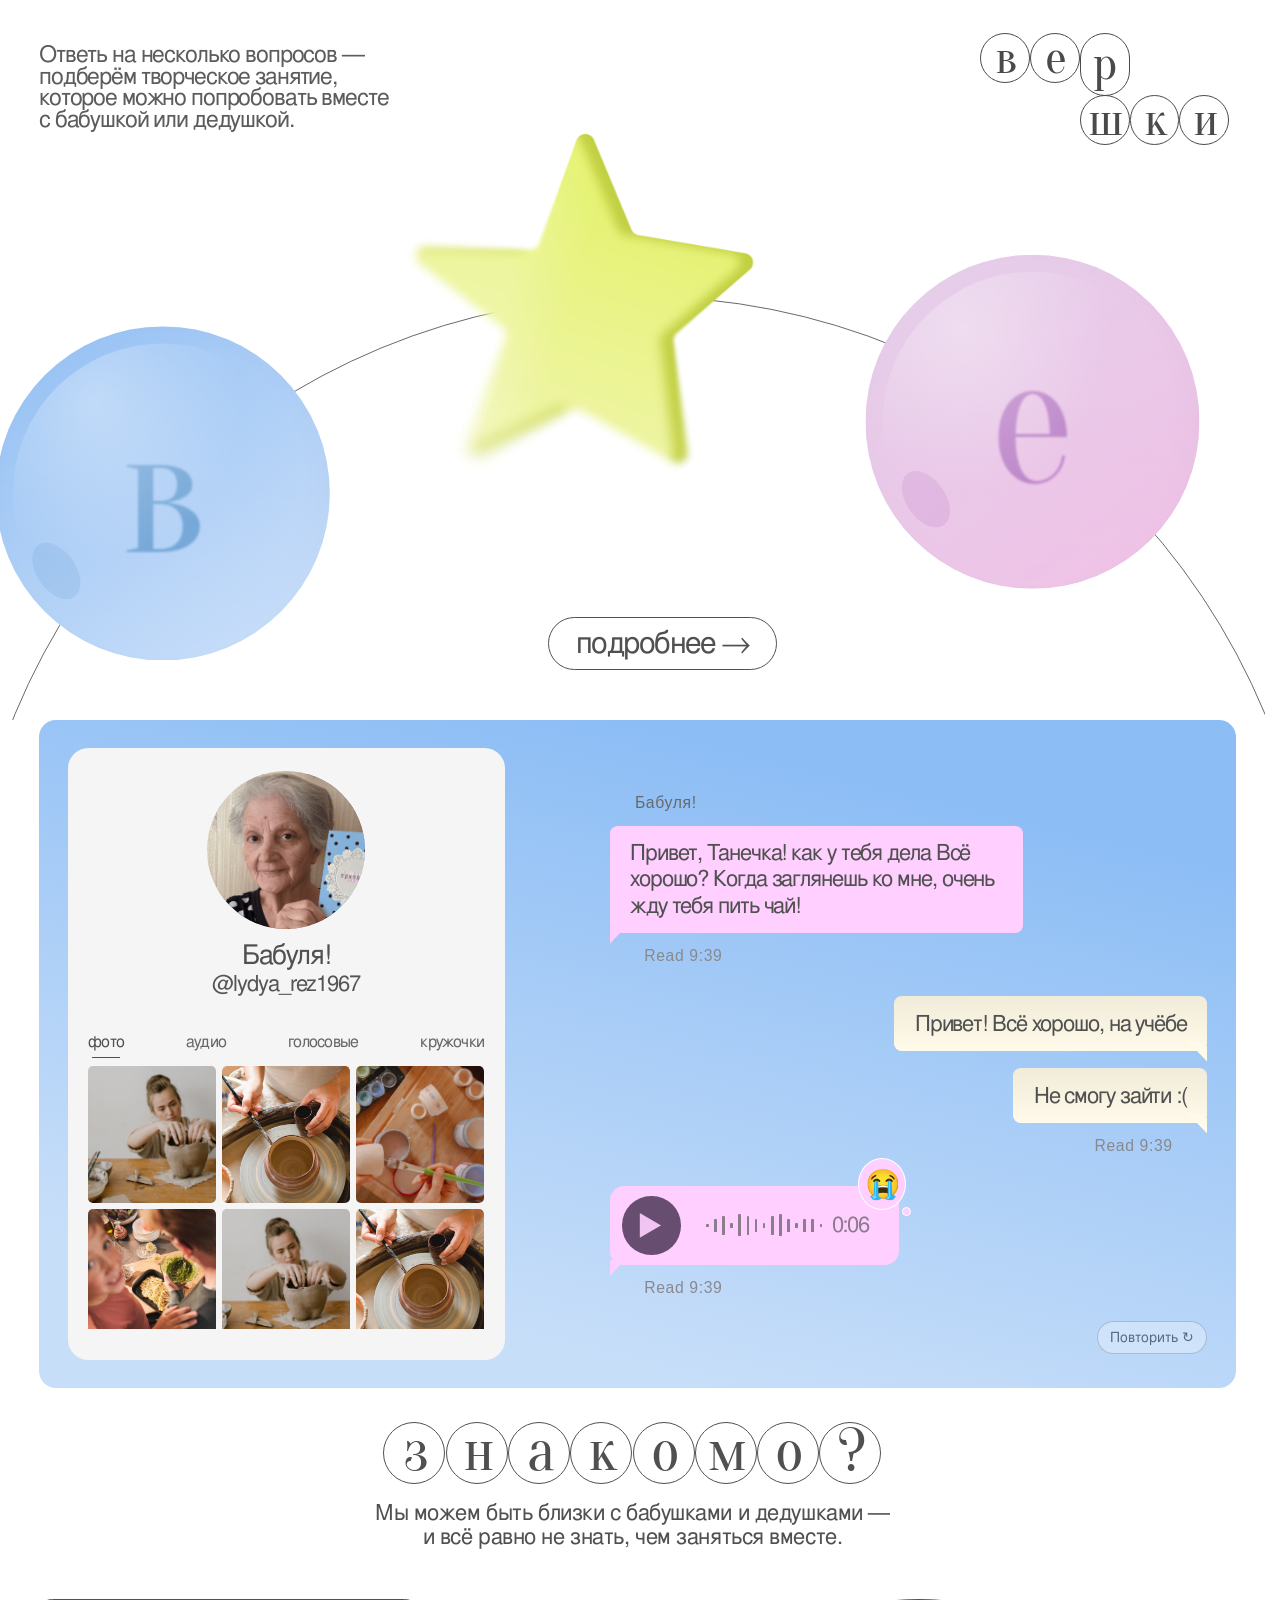
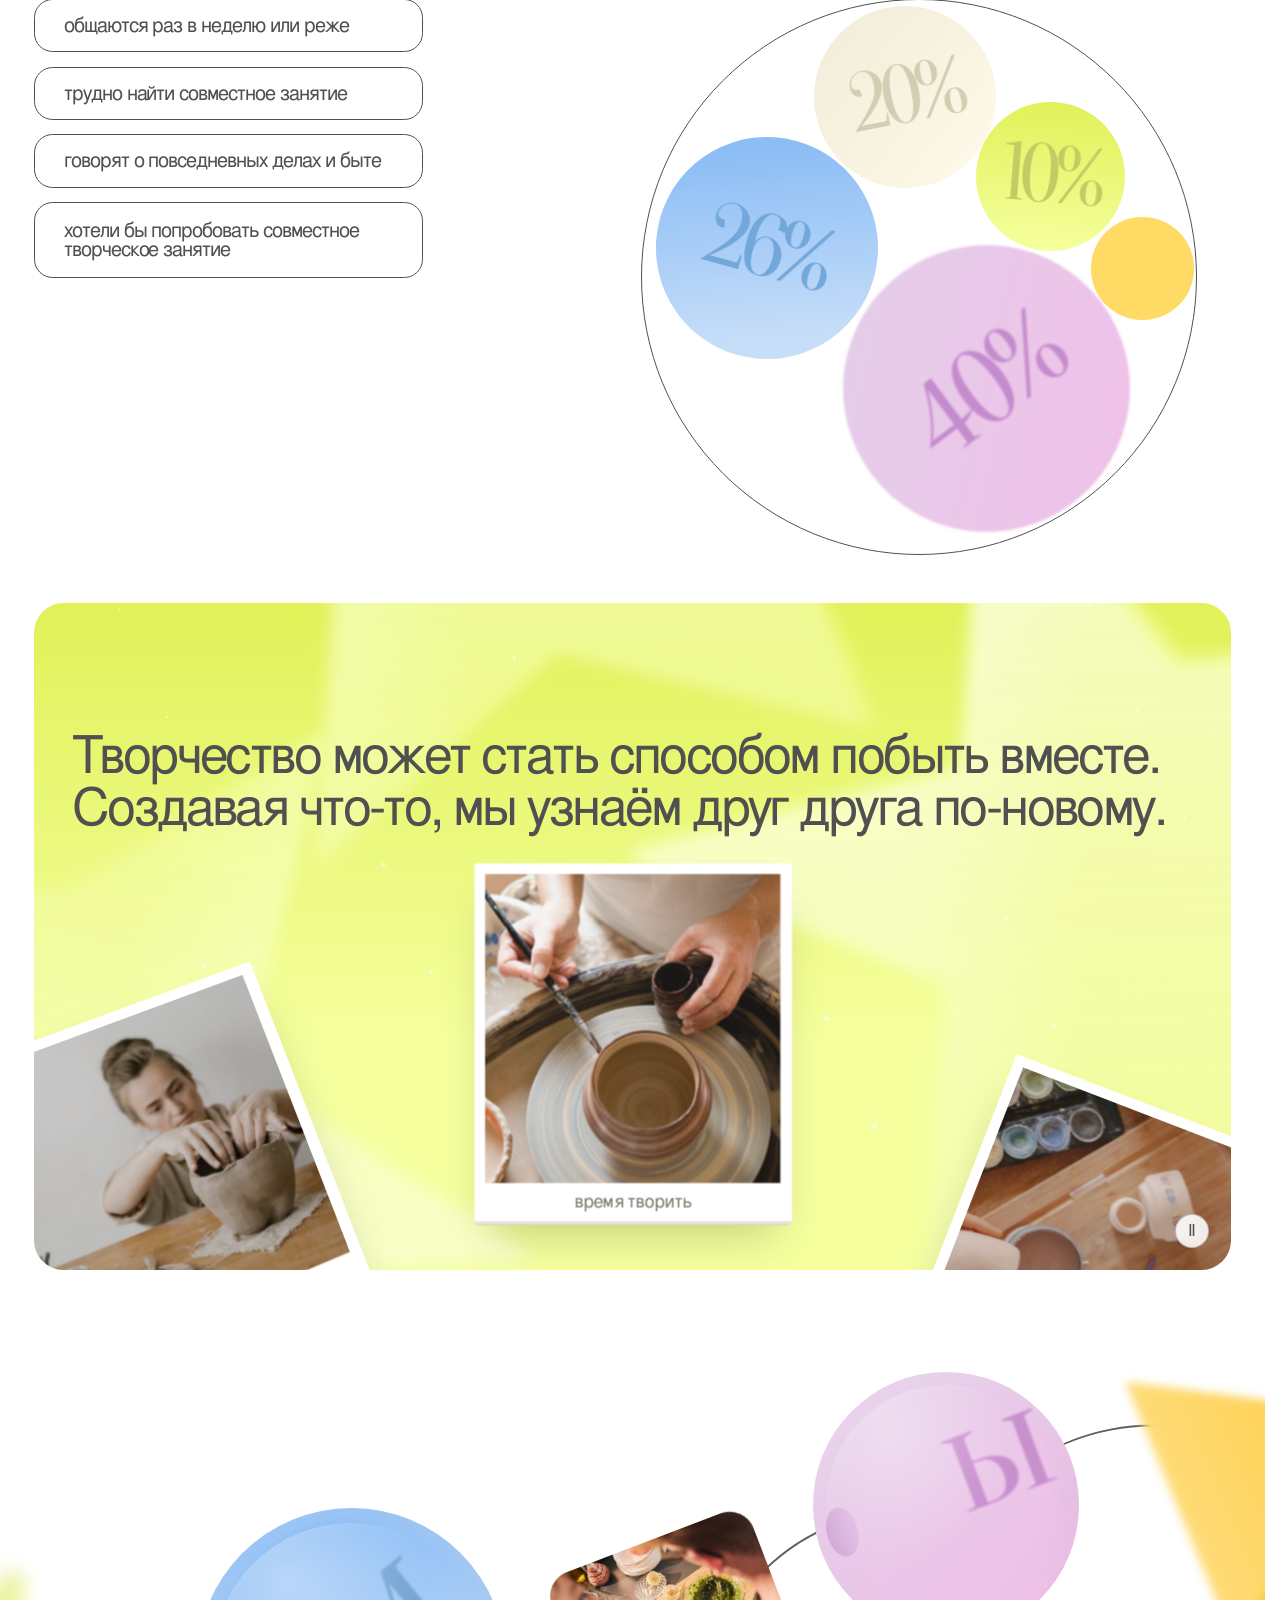
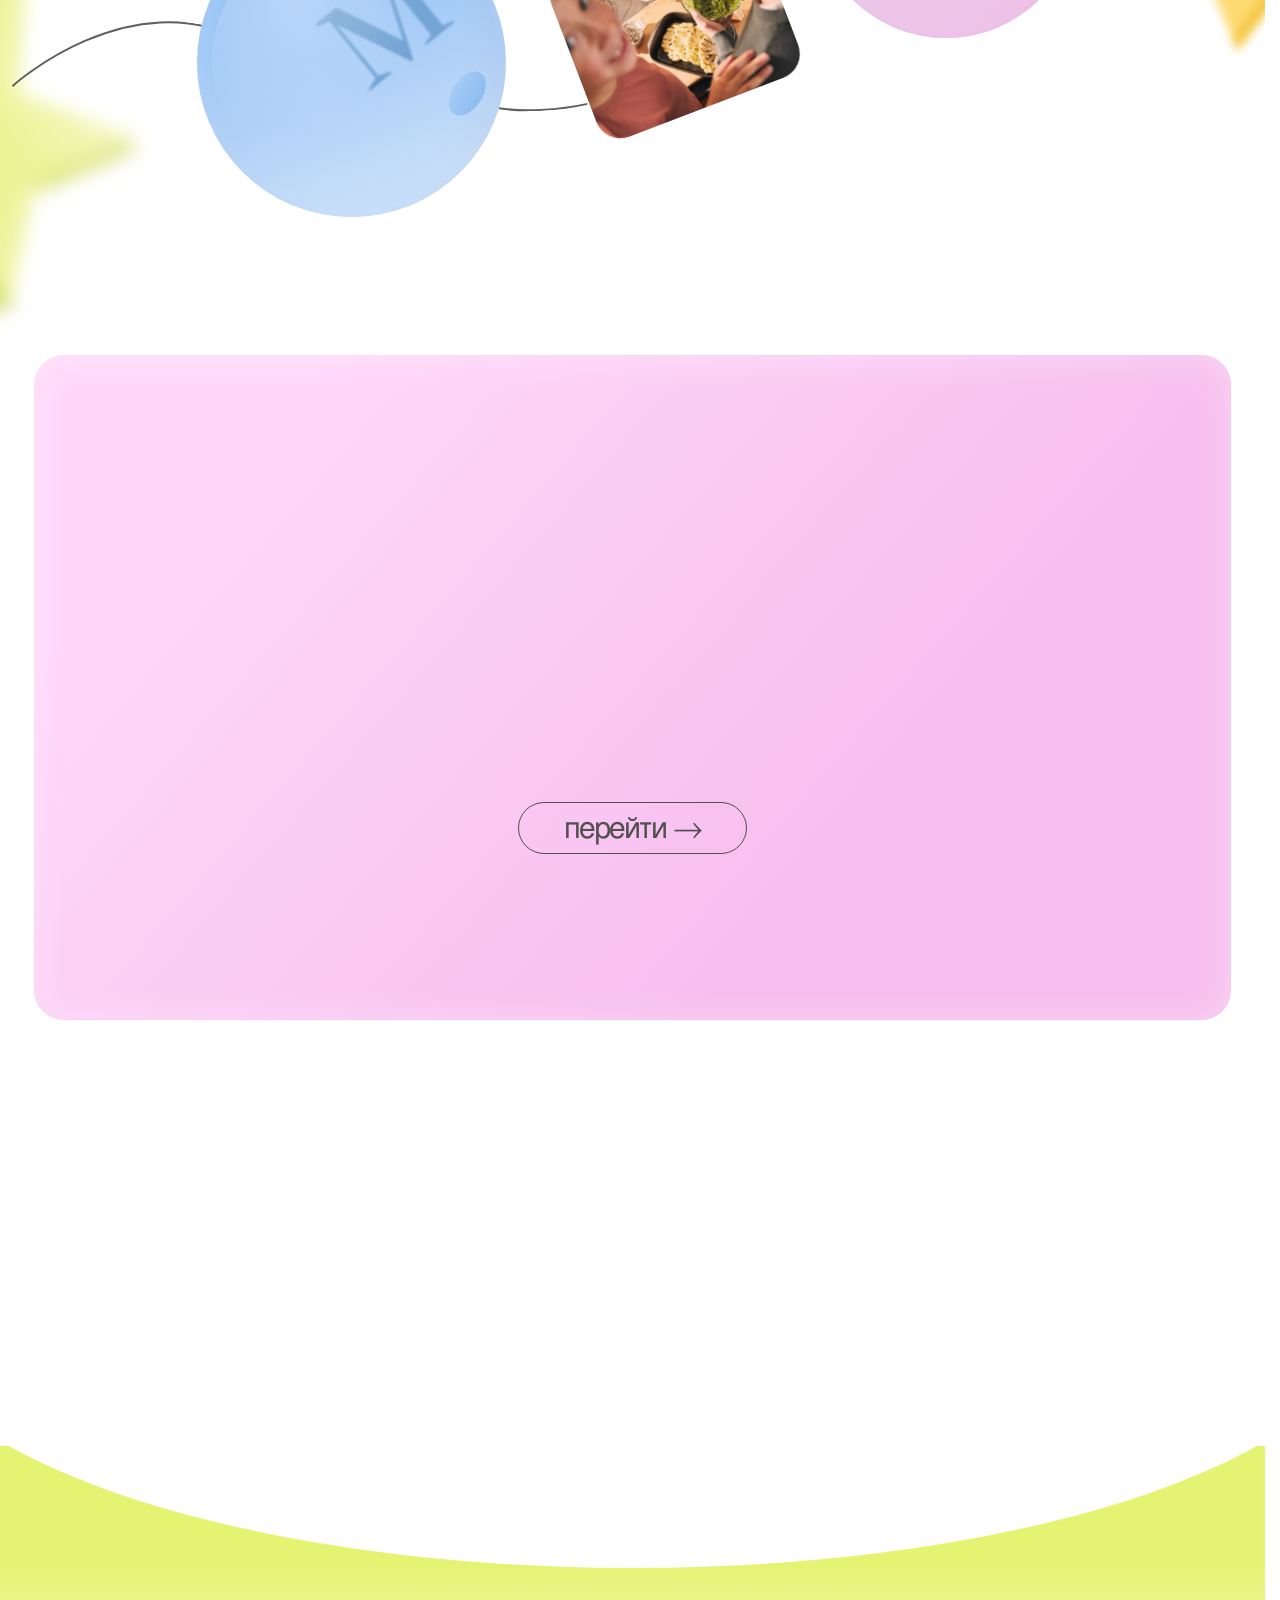
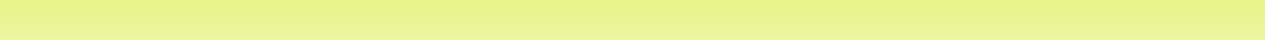
==== index.html @ 46b4c81d "Restore hero composition and make ornament transitions continuous" ====
<!doctype html>
<html lang="ru">
  <head>
    <meta charset="UTF-8" />
    <meta name="viewport" content="width=device-width,initial-scale=1" />
    <meta
      name="description"
      content="Вершки — творческие занятия вместе с бабушкой и дедушкой. Найдите новый повод побыть вместе."
    />
    <meta name="theme-color" content="#e4f371" />
    <title>Вершки — творчество вместе</title>
    <link rel="stylesheet" href="style.css" />
    <link rel="stylesheet" href="motion.css?v=orbit4" />
  </head>
  <body>
    <main>
      <section class="hero" aria-label="Вершки — творчество вместе">
        <p class="intro">
          Ответь на несколько вопросов —<br />
          подберём творческое занятие, которое можно попробовать вместе с
          бабушкой или дедушкой.
        </p>
        <h1 class="brand" aria-label="Вершки">
          <span>в</span><span>е</span><span>р</span><span>ш</span><span>к</span
          ><span>и</span>
        </h1>
        <div class="hero-art">
          <div class="thread thread-back">
            <img src="assets/figma/a1a5b.svg" alt="" />
          </div>
          <div class="bead blue hero-blue">
            <span>в</span><i class="hole"></i>
          </div>
          <img class="hero-star" src="assets/hero-star.png" alt="" />
          <div class="bead pink hero-pink">
            <span>е</span><i class="hole"></i>
          </div>
          <div class="thread thread-front">
            <img src="assets/figma/feeb6.svg" alt="" />
          </div>
        </div>
        <a class="pill hero-more" href="#about">подробнее →</a>
      </section>

      <section
        class="conversation panel"
        id="about"
        aria-label="Знакомая переписка"
      >
        <div class="profile">
          <div class="avatar">
            <img src="assets/figma/e0332.png" alt="" /><img
              src="assets/figma/7fb9a.png"
              alt="Бабуля"
            />
          </div>
          <p class="profile-name">Бабуля!</p>
          <p class="profile-handle">@lydya_rez1967</p>
          <div class="profile-library">
            <div
              class="media-tabs"
              role="tablist"
              aria-label="Медиатека бабушки"
            >
              <button
                type="button"
                role="tab"
                id="tab-photos"
                aria-controls="media-panel"
                aria-selected="true"
                data-tab="photos"
              >
                фото
              </button>
              <button
                type="button"
                role="tab"
                id="tab-audio"
                aria-controls="media-panel"
                aria-selected="false"
                tabindex="-1"
                data-tab="audio"
              >
                аудио
              </button>
              <button
                type="button"
                role="tab"
                id="tab-voice"
                aria-controls="media-panel"
                aria-selected="false"
                tabindex="-1"
                data-tab="voice"
              >
                голосовые
              </button>
              <button
                type="button"
                role="tab"
                id="tab-circles"
                aria-controls="media-panel"
                aria-selected="false"
                tabindex="-1"
                data-tab="circles"
              >
                кружочки
              </button>
            </div>
            <div
              id="media-panel"
              class="media-panel"
              role="tabpanel"
              aria-labelledby="tab-photos"
              tabindex="0"
            ></div>
          </div>
        </div>
        <div class="messages" aria-label="История переписки">
          <div class="typing" aria-hidden="true">
            <span></span><span></span><span></span>
          </div>
          <div class="message incoming">
            <p class="sender">Бабуля!</p>
            <p class="bubble">
              Привет, Танечка! как у тебя дела Всё хорошо? Когда заглянешь ко
              мне, очень жду тебя пить чай!
            </p>
            <p class="receipt">Read 9:39</p>
          </div>
          <div class="message outgoing first-reply">
            <p class="bubble">Привет! Всё хорошо, на учёбе</p>
          </div>
          <div class="message outgoing second-reply">
            <p class="bubble">Не смогу зайти :(</p>
            <p class="receipt">Read 9:39</p>
          </div>
          <div class="message voice">
            <div
              class="voice-bubble"
              aria-label="Голосовое сообщение — демонстрационная озвучка"
            >
              <button
                type="button"
                class="play"
                aria-label="Послушать голосовое сообщение"
                aria-pressed="false"
              >
                ▶</button
              ><span class="wave" aria-hidden="true"
                ><i></i><i></i><i></i><i></i><i></i><i></i><i></i><i></i><i></i
                ><i></i><i></i><i></i><i></i><i></i><i></i></span
              ><span class="duration">0:07</span
              ><span class="reaction" aria-hidden="true">😭</span>
            </div>
            <p class="receipt">Read 9:39</p>
          </div>
          <div class="scene-controls">
            <span class="scene-status sr-only" role="status"></span
            ><button type="button" class="scene-skip" hidden>Пропустить</button
            ><button type="button" class="scene-replay" hidden>
              Повторить ↻
            </button>
          </div>
        </div>
      </section>

      <section class="familiar" aria-labelledby="familiar-heading">
        <h2
          class="bead-title"
          id="familiar-heading"
          aria-label="Знакомо?"
          data-letters="знакомо?"
        ></h2>
        <p class="familiar-intro">
          Мы можем быть близки с бабушками и дедушками —<br />
          и всё равно не знать, чем заняться вместе.
        </p>
        <div class="stats-layout">
          <ul class="stat-labels">
            <li>общаются раз в неделю или реже</li>
            <li>трудно найти совместное занятие</li>
            <li>говорят о повседневных делах и быте</li>
            <li>хотели бы попробовать совместное творческое занятие</li>
          </ul>
          <div
            class="stats-art"
            aria-label="Цифры из макета: 20%, 26%, 40%, 10%"
          >
            <div class="stat-orbit"></div>
            <div class="stat-ball cream stat-20"><span>20%</span></div>
            <div class="stat-ball blue stat-26"><span>26%</span></div>
            <div class="stat-ball pink stat-40"><span>40%</span></div>
            <div class="stat-ball lime stat-10"><span>10%</span></div>
            <div class="stat-ball yellow"></div>
          </div>
        </div>
      </section>

      <section
        class="together panel"
        id="together"
        aria-labelledby="together-heading"
      >
        <div class="together-stars" aria-hidden="true">
          <div><img src="assets/figma/6ae23.svg" alt="" /></div>
          <div><img src="assets/figma/2c429.svg" alt="" /></div>
          <div><img src="assets/figma/2c429.svg" alt="" /></div>
        </div>
        <h2
          class="bead-title filled"
          id="together-heading"
          aria-label="Вместе"
          data-letters="вместе"
        ></h2>
        <p class="together-copy">
          Творчество может стать способом побыть вместе. Создавая что-то, мы
          узнаём друг друга по-новому.
        </p>
        <div class="particles" aria-hidden="true"></div>
        <div class="orbit-path" aria-hidden="true"></div>
        <div class="polaroids" aria-label="Моменты совместного творчества">
          <div class="orbit-card" data-phase="-2.22">
            <button
              class="polaroid"
              type="button"
              data-photo="pottery"
              aria-label="Открыть фото: за гончарным кругом"
            >
              <img
                src="assets/media/pottery.jpg"
                alt="Руки за гончарным кругом"
                loading="lazy"
              /><span class="photo-caption">время пробовать</span
              ><span class="photo-shine" aria-hidden="true"></span>
            </button>
          </div>
          <div class="orbit-card" data-phase="-0.12">
            <button
              class="polaroid"
              type="button"
              data-photo="painting"
              aria-label="Открыть фото: расписываем керамику"
            >
              <img
                src="assets/media/painting.jpg"
                alt="Роспись керамики кисточкой"
                loading="lazy"
              /><span class="photo-caption">время творить</span
              ><span class="photo-shine" aria-hidden="true"></span>
            </button>
          </div>
          <div class="orbit-card" data-phase="1.98">
            <button
              class="polaroid"
              type="button"
              data-photo="colors"
              aria-label="Открыть фото: выбираем цвета"
            >
              <img
                src="assets/media/colors.jpg"
                alt="Раскрашивание керамики пастельными цветами"
                loading="lazy"
              /><span class="photo-caption">время быть вместе</span
              ><span class="photo-shine" aria-hidden="true"></span>
            </button>
          </div>
        </div>
        <button
          class="motion-toggle"
          type="button"
          aria-pressed="false"
          aria-label="Приостановить движение"
        >
          Ⅱ
        </button>
      </section>

      <section class="story" aria-label="Новый повод побыть вместе">
        <p class="story-intro">
          Таким поводом может стать творчество.<br />
          Оно помогает выйти из семейных ролей<br />
          и попробовать что-то новое.
        </p>
        <div class="story-art" aria-hidden="true">
          <div class="story-star">
            <img src="assets/figma/29220.svg" alt="" />
          </div>
          <div class="story-thread st-one">
            <img src="assets/figma/3633f.svg" alt="" />
          </div>
          <div class="story-thread st-two">
            <img src="assets/figma/58758.svg" alt="" />
          </div>
          <div class="story-thread st-three">
            <img src="assets/figma/8daec.svg" alt="" />
          </div>
          <div class="story-thread st-four">
            <img src="assets/figma/1e3d4.svg" alt="" />
          </div>
          <div class="bead blue story-blue">
            <span>м</span><i class="hole"></i>
          </div>
          <div class="bead pink story-pink">
            <span>ы</span><i class="hole"></i>
          </div>
          <img class="shared-photo" src="assets/figma/ffa82.png" alt="" />
          <div class="story-triangle">
            <img src="assets/figma/da00b.svg" alt="" />
          </div>
        </div>
        <p class="story-outro">
          Так бабушка, дедушка и внук<br />
          оказываются в одном процессе.<br />
          Можно вместе выбирать, придумывать<br />
          и узнавать друг друга с другой стороны.
        </p>
      </section>

      <section class="test panel" aria-labelledby="test-heading">
        <h2
          class="bead-title"
          id="test-heading"
          aria-label="А что для вас"
          data-letters="ачтодлява"
        ></h2>
        <p>
          Ответьте на несколько вопросов о вас и вашем совместном времени — и мы
          подберём занятие, которое захочется попробовать вместе.
        </p>
        <button
          class="pill"
          id="test-link"
          type="button"
          aria-describedby="test-status"
        >
          перейти →
        </button>
        <span class="sr-only" id="test-status">Тест скоро появится</span>
      </section>

      <section class="faq" aria-labelledby="faq-heading">
        <h2
          class="bead-title"
          id="faq-heading"
          aria-label="Вопросы и ответы"
          data-letters="f&q"
        ></h2>
        <div class="faq-grid">
          <details>
            <summary>Без общих интересов не сблизиться?</summary>
            <p>
              Общие интересы могут появиться в процессе. Начните с простого
              занятия, которое вам обоим любопытно попробовать.
            </p>
          </details>
          <details>
            <summary>Поколения правда отдаляются?</summary>
            <p>
              У каждого поколения свой опыт и привычки. Совместное время
              помогает лучше понять друг друга и найти свои точки
              соприкосновения.
            </p>
          </details>
          <details>
            <summary>Совместный досуг правда так важен?</summary>
            <p>
              Совместный досуг даёт повод быть рядом, делиться впечатлениями и
              создавать общие воспоминания.
            </p>
          </details>
          <details>
            <summary>Нам действительно не о чем говорить?</summary>
            <p>
              Иногда для разговора нужен новый повод. Можно вместе рассмотреть
              старые фотографии, приготовить знакомое блюдо или попробовать
              что-то новое.
            </p>
          </details>
          <details>
            <summary>Творчество действительно сближает?</summary>
            <p>
              Совместное творчество помогает обмениваться идеями и узнавать друг
              друга. Важен сам процесс и внимание друг к другу, а не идеальный
              результат.
            </p>
          </details>
          <details>
            <summary>Разный возраст мешает близости?</summary>
            <p>
              Разный возраст не мешает проводить время вместе. Выберите удобный
              для обоих темп и занятие, в котором каждому найдётся место.
            </p>
          </details>
        </div>
      </section>
    </main>
    <footer aria-hidden="true"></footer>
    <div class="notice" role="status" hidden>Тест скоро появится</div>
    <dialog class="media-dialog" aria-labelledby="media-title">
      <button type="button" class="dialog-close" aria-label="Закрыть просмотр">
        ×
      </button>
      <h2 id="media-title"></h2>
      <div class="dialog-content"></div>
      <p class="dialog-caption"></p>
    </dialog>
    <script src="landing.js"></script>
    <script src="motion.js"></script>
    <script src="hero-spin.js?v=orbit4"></script>
    <script src="media.js"></script>
  </body>
</html>
---- style.css ----
html {
  font-size: calc(100vw / 1512);
}
@font-face {
  font-family: Oranienbaum;
  src: url("assets/oranienbaum.ttf") format("truetype");
  font-display: swap;
}
@font-face {
  font-family: FreeSans;
  src: url("assets/freesans.ttf") format("truetype");
  font-display: swap;
}
* {
  box-sizing: border-box;
}
html {
  scroll-behavior: smooth;
}
body {
  margin: 0;
  color: #505050;
  background: #fff;
  font-family: FreeSans, Arial, sans-serif;
}
h1,
h2,
p {
  margin: 0;
  font-weight: 400;
}
button,
a {
  font: inherit;
  color: inherit;
}
button {
  cursor: pointer;
}
a {
  text-decoration: none;
}
main {
  overflow: hidden;
}
img {
  display: block;
}
button:focus-visible,
a:focus-visible,
summary:focus-visible {
  outline: 3rem solid #505050;
  outline-offset: 6rem;
}
.panel {
  margin-inline: 40rem;
  border-radius: 35rem;
  overflow: hidden;
  position: relative;
}
.hero {
  height: 851rem;
  position: relative;
  overflow: hidden;
}
.intro {
  position: absolute;
  left: 46rem;
  top: 52rem;
  width: 414.225rem;
  font-size: 26.895rem;
  line-height: 0.95;
  letter-spacing: -1.3447rem;
  color: #5c5c5c;
  z-index: 2;
}
.brand {
  position: absolute;
  right: 40rem;
  top: 39rem;
  width: 297rem;
  height: 133rem;
  display: grid;
  grid-template-columns: repeat(5, 59rem);
  grid-template-rows: 73rem 59rem;
  font:
    58.087rem/0.98 Oranienbaum,
    serif;
  letter-spacing: -2.9044rem;
  color: #4a4a4a;
}
.brand span {
  border: 1.43rem solid currentColor;
  border-radius: 50%;
  height: 59rem;
  text-align: center;
  display: flex;
  align-items: center;
  justify-content: center;
}
.brand span:nth-child(3) {
  height: 74rem;
  border-radius: 46rem;
}
.brand span:nth-child(4) {
  grid-column: 3;
  grid-row: 2;
}
.brand span:nth-child(5) {
  grid-column: 4;
  grid-row: 2;
}
.brand span:nth-child(6) {
  grid-column: 5;
  grid-row: 2;
}
.hero-art {
  position: absolute;
  inset: 0;
  pointer-events: none;
}
.thread {
  position: absolute;
  display: flex;
  align-items: center;
  justify-content: center;
}
.thread img {
  transform: rotate(-4.61deg);
  width: auto;
  height: auto;
}
.thread-back {
  left: 74.27rem;
  top: 344.47rem;
  width: 1309.525rem;
  height: 1239.691rem;
}
.thread-front {
  left: 93.69rem;
  top: 510.27rem;
  width: 1220.191rem;
  height: 1076.652rem;
}
.bead {
  position: absolute;
  border-radius: 50%;
}
.blue {
  background: linear-gradient(160deg, #8cbdf5 15%, #c7def9 83%);
}
.pink {
  background: linear-gradient(140deg, #e3d0e9, #f2bfe9);
}
.hero-blue {
  left: 168.7rem;
  top: 320.8rem;
  width: 394.17rem;
  height: 394.17rem;
}
.hero-pink {
  left: 913.5rem;
  top: 307.5rem;
  width: 394.17rem;
  height: 394.17rem;
}
.bead:after {
  content: "";
  position: absolute;
  inset: 0;
  border-radius: inherit;
  background: inherit;
  filter: blur(3rem);
  z-index: 0;
  mask-image: linear-gradient(transparent 45%, #000);
}
.bead span {
  position: absolute;
  z-index: 1;
  font-family: Oranienbaum, serif;
  line-height: 1.2;
  filter: blur(1rem);
}
.hero-blue span {
  font-size: 239.12rem;
  letter-spacing: 4.78rem;
  color: #76a8d8;
  transform: rotate(-34.4deg);
  left: 204rem;
  top: -28rem;
}
.hero-pink span {
  font-size: 239.12rem;
  letter-spacing: 4.78rem;
  color: #c58cce;
  transform: rotate(34.76deg);
  left: 247rem;
  top: 100rem;
}
.hole {
  position: absolute;
  width: 46.27rem;
  height: 74.7rem;
  border-radius: 50%;
  z-index: 2;
}
.hero-blue .hole {
  left: 61rem;
  top: 254rem;
  transform: rotate(-41.86deg);
  background: linear-gradient(90deg, #76b0edaa, #76b0ed44);
}
.hero-pink .hole {
  left: 32rem;
  top: 87rem;
  transform: rotate(25.39deg);
  background: linear-gradient(90deg, #bf8dc888, #bf8dc833);
  filter: blur(1rem);
}
.hero-star {
  position: absolute;
  left: 514.295rem;
  top: 151.628rem;
  width: 443.936rem;
  height: 434.391rem;
}
.pill {
  display: inline-flex;
  align-items: center;
  justify-content: center;
  border: 2rem solid #505050;
  border-radius: 42rem;
  width: 271rem;
  height: 62rem;
  font-size: 35.817rem;
  line-height: 0.95;
  letter-spacing: -1.79rem;
  background: transparent;
  transition: background 0.2s;
}
.pill:hover {
  background: #ffffff65;
}
.hero-more {
  position: absolute;
  left: 647rem;
  top: 729rem;
  z-index: 3;
}
.hero-more:hover {
  background: #f3f8d8;
}
.conversation {
  height: 788rem;
  margin-left: 46rem;
  margin-right: 34rem;
  border-radius: 20rem;
  padding: 33rem 34rem;
  display: grid;
  grid-template-columns: 516rem 1fr;
  gap: 124rem;
  background: linear-gradient(193.493deg, #8cbdf5 15.182%, #c7def9 82.74%);
}
.profile {
  height: 723rem;
  border-radius: 24rem;
  background: #f5f5f5;
  padding: 27rem 24rem;
  display: flex;
  align-items: center;
  flex-direction: column;
}
.avatar {
  position: relative;
  border-radius: 50%;
  width: 187rem;
  height: 187rem;
  overflow: hidden;
  margin-bottom: 11rem;
}
.avatar img:first-child {
  position: absolute;
  width: 229rem;
  height: 184rem;
  left: -17rem;
  top: 3rem;
}
.avatar img:last-child {
  position: absolute;
  width: 194rem;
  height: 194rem;
  left: 12rem;
  top: -4rem;
}
.profile-name {
  font-size: 32rem;
  letter-spacing: -1.6rem;
  line-height: 1.2;
}
.profile-handle {
  font-size: 26rem;
  letter-spacing: -1.3rem;
  line-height: 1.2;
  color: #555;
}
.profile-gallery {
  margin-top: auto;
  display: grid;
  grid-template-columns: repeat(3, 1fr);
  gap: 7rem 5.4rem;
  width: 100%;
  color: #555;
}
.profile-gallery span {
  text-align: center;
  font-size: 20rem;
  line-height: 28rem;
  letter-spacing: -1rem;
}
.profile-gallery .selected {
  text-decoration: underline;
}
.profile-gallery div {
  height: 162rem;
  background: #d9d9d9;
  border-radius: 6rem;
}
.messages {
  position: relative;
  min-width: 0;
}
.message {
  position: absolute;
  font-size: 26rem;
  line-height: 1.2;
  letter-spacing: -1.3rem;
}
.incoming {
  left: 0;
  top: 54rem;
  width: 489rem;
}
.sender {
  font-family: Arial, sans-serif;
  font-size: 18.6rem;
  letter-spacing: 0.744rem;
  color: #686868;
  margin: 0 30rem 14.878rem;
}
.bubble {
  position: relative;
  border-radius: 9rem;
  padding: 16.738rem 24.176rem;
  background: #ffcfff;
}
.bubble:after,
.voice-bubble:after {
  content: "";
  position: absolute;
  bottom: -8rem;
  left: 0;
  border-top: 18rem solid #ffcfff;
  border-right: 25rem solid transparent;
  transform: skewY(-18deg);
}
.receipt {
  font-family: Arial, sans-serif;
  font-size: 18.6rem;
  letter-spacing: 0.744rem;
  color: #89898d;
  margin: 17rem 41rem 0;
  line-height: 1.2;
}
.outgoing {
  right: 0;
  width: max-content;
  max-width: 489rem;
}
.outgoing .bubble {
  background: linear-gradient(#f1ecd9, #fffae9);
}
.outgoing .bubble:after {
  left: auto;
  right: 0;
  border-top-color: #fffae9;
  border-right: 0;
  border-left: 25rem solid transparent;
  transform: skewY(18deg);
}
.first-reply {
  top: 293rem;
}
.second-reply {
  top: 378rem;
}
.outgoing .receipt {
  text-align: right;
}
.voice {
  top: 517rem;
  left: 0;
}
.voice-bubble {
  position: relative;
  display: flex;
  align-items: center;
  gap: 17rem;
  width: 342rem;
  height: 93rem;
  background: #ffcfff;
  border-radius: 16.738rem;
  padding: 12rem 15rem;
}
.play {
  width: 69rem;
  height: 69rem;
  display: flex;
  align-items: center;
  justify-content: center;
  border-radius: 50%;
  background: #674d70;
  color: #f1c4f1;
  font-size: 35rem;
  padding-left: 5rem;
}
.wave {
  display: flex;
  align-items: center;
  gap: 6.4rem;
  margin-left: 13rem;
}
.wave i {
  width: 3.2rem;
  height: 16rem;
  border-radius: 1rem;
  background: #505050;
  opacity: 0.66;
}
.wave i:nth-child(3n) {
  height: 22rem;
}
.wave i:nth-child(4n) {
  height: 6rem;
}
.wave i:nth-child(5n) {
  height: 26rem;
}
.wave i:first-child,
.wave i:last-child {
  height: 3rem;
}
.duration {
  font-size: 25.7rem;
  opacity: 0.66;
  letter-spacing: -1.28rem;
  margin-left: -6rem;
}
.reaction {
  position: absolute;
  right: -9rem;
  top: -33rem;
  background: #ffcfff;
  border: 1rem solid white;
  border-radius: 50%;
  width: 57rem;
  height: 62rem;
  display: flex;
  align-items: center;
  justify-content: center;
  font-size: 34rem;
}
.reaction:after {
  content: "";
  position: absolute;
  width: 9rem;
  height: 9rem;
  right: -7rem;
  bottom: -8rem;
  border-radius: 50%;
  background: #ffcfff;
  border: 1rem solid white;
}
.bead-title {
  display: flex;
  justify-content: center;
  font-family: Oranienbaum, serif;
  font-size: 72.331rem;
  line-height: 1;
  letter-spacing: -3.6166rem;
}
.bead-title span {
  width: 73.553rem;
  height: 73.553rem;
  border: 1rem solid currentColor;
  border-radius: 50%;
  display: flex;
  align-items: center;
  justify-content: center;
  padding-bottom: 5rem;
}
.filled span {
  background: #fff;
  border-color: #fff;
}
.familiar {
  padding-top: 41rem;
  height: 963rem;
}
.familiar-intro {
  text-align: center;
  font-size: 26rem;
  line-height: 1.1;
  letter-spacing: -0.52rem;
  margin-top: 19rem;
}
.stats-layout {
  display: grid;
  grid-template-columns: 460rem 1fr;
  gap: 257rem;
  margin: 59rem 40rem 0;
}
.stat-labels {
  list-style: none;
  padding: 0;
  margin: 0;
  display: flex;
  flex-direction: column;
  gap: 17rem;
}
.stat-labels li {
  border: 1rem solid #505050;
  border-radius: 22rem;
  padding: 14rem 34rem;
  min-height: 63rem;
  display: flex;
  align-items: center;
  font-size: 24rem;
  line-height: 0.95;
  letter-spacing: -1.2rem;
}
.stat-labels li:last-child {
  min-height: 90rem;
}
.stats-art {
  position: relative;
  width: 657rem;
  height: 657rem;
}
.stat-orbit {
  position: absolute;
  inset: 0;
  border: 1rem solid #505050;
  border-radius: 50%;
}
.stat-ball {
  position: absolute;
  border-radius: 50%;
  display: flex;
  align-items: center;
  justify-content: center;
  font:
    96rem/1.2 Oranienbaum,
    serif;
  letter-spacing: -7.68rem;
}
.stat-ball span {
  filter: blur(0.8rem);
}
.stat-20 {
  width: 215rem;
  height: 215rem;
  left: 204rem;
  top: 8rem;
  transform: rotate(-11.12deg);
  background: linear-gradient(140deg, #f1ecd9, #fffae9);
  color: #d4cdb3;
}
.stat-26 {
  width: 262rem;
  height: 262rem;
  left: 18rem;
  top: 163rem;
  transform: rotate(15.4deg);
  font-size: 105rem;
  color: #72a7da;
}
.stat-40 {
  width: 339rem;
  height: 339rem;
  left: 239rem;
  top: 291rem;
  transform: rotate(-36.86deg);
  font-size: 128rem;
  color: #c48bcd;
  filter: blur(1rem);
}
.stat-10 {
  width: 176rem;
  height: 176rem;
  left: 396rem;
  top: 122rem;
  background: linear-gradient(#e0f158, #f5ff9e);
  color: #c1cd64;
  transform: rotate(4.62deg);
}
.yellow {
  width: 121rem;
  height: 121rem;
  left: 532rem;
  top: 258rem;
  background: #ffda64;
}
.together {
  height: 788rem;
  background: linear-gradient(#e0f158, #f5ff9e 66.561%);
  padding: 58rem 45rem;
}
.together .bead-title {
  justify-content: flex-start;
  position: relative;
  z-index: 2;
}
.together-copy {
  font-size: 61rem;
  line-height: 1;
  letter-spacing: -3.05rem;
  margin-top: 18rem;
  position: relative;
  z-index: 2;
}
.together-stars {
  position: absolute;
  inset: 0;
  pointer-events: none;
}
.together-stars > div {
  position: absolute;
}
.together-stars > div:nth-child(1) {
  left: -520rem;
  top: 150rem;
  transform: rotate(176.48deg);
}
.together-stars > div:nth-child(2) {
  left: 700rem;
  top: -250rem;
  transform: rotate(-14.2deg);
}
.together-stars > div:nth-child(3) {
  left: -17rem;
  top: -805rem;
  transform: rotate(-14.2deg);
}
.polaroid {
  position: absolute;
  width: 385.109rem;
  height: 429.663rem;
  padding: 12.29rem;
  background: white;
}
.polaroid div {
  width: 100%;
  aspect-ratio: 1;
  background: #e5e5e5;
}
.polaroid:nth-child(1) {
  left: -1rem;
  top: 432rem;
  transform: rotate(-26.6deg);
}
.polaroid:nth-child(2) {
  left: 578rem;
  top: 328rem;
  transform: rotate(4.54deg);
}
.polaroid:nth-child(3) {
  left: 1035rem;
  top: 579rem;
  transform: rotate(17.37deg);
}
.story {
  position: relative;
  height: 809rem;
}
.story-intro,
.story-outro {
  position: absolute;
  font-size: 26.895rem;
  line-height: 0.95;
  letter-spacing: -1.3447rem;
  width: 464rem;
  z-index: 3;
  color: #5c5c5c;
}
.story-intro {
  left: 400rem;
  top: 116rem;
}
.story-outro {
  left: 1008rem;
  top: 507rem;
}
.story-art {
  position: absolute;
  inset: 0;
}
.story-blue {
  left: 232.8rem;
  top: 281.6rem;
  width: 365.44rem;
  height: 365.44rem;
}
.story-blue span {
  font-size: 221.688rem;
  color: #73a4d4;
  left: 139rem;
  top: -14rem;
  transform: rotate(-39.1deg);
  letter-spacing: 4.43rem;
}
.story-pink {
  left: 960.5rem;
  top: 120.9rem;
  width: 314.045rem;
  height: 314.045rem;
}
.story-pink span {
  font-size: 190.511rem;
  color: #c990ce;
  left: 151rem;
  top: -25rem;
  transform: rotate(-20.63deg);
  letter-spacing: 3.81rem;
}
.story-blue .hole {
  left: 301rem;
  top: 190rem;
  background: linear-gradient(90deg, #76b0edaa, #76b0ed44);
  width: 35.788rem;
  height: 57.777rem;
  transform: rotate(-146.22deg);
}
.story-pink .hole {
  left: 17rem;
  top: 160rem;
  background: linear-gradient(90deg, #bf8dc888, #bf8dc833);
  width: 36.868rem;
  height: 59.521rem;
  transform: rotate(-15deg);
}
.shared-photo {
  position: absolute;
  left: 670rem;
  top: 316rem;
  width: 255.061rem;
  height: 208.132rem;
  object-fit: cover;
  border-radius: 30.304rem;
  transform: rotate(-20.91deg);
  filter: blur(0.8rem);
}
.story-thread {
  position: absolute;
}
.story-thread img {
  width: auto;
  height: auto;
}
.st-one {
  left: 20rem;
  top: 406rem;
  transform: rotate(8.59deg);
}
.st-two {
  left: 850rem;
  top: 310rem;
  transform: rotate(-55.87deg);
}
.st-three {
  left: 1257rem;
  top: 168rem;
  transform: rotate(-22.79deg);
}
.st-four {
  left: 546rem;
  top: 499rem;
  transform: rotate(177.2deg);
}
.story-star {
  position: absolute;
  left: -290rem;
  top: 325rem;
  transform: rotate(129.06deg) scaleY(-1);
}
.story-triangle {
  position: absolute;
  left: 1350rem;
  top: 75rem;
  transform: rotate(67.38deg);
}
.test {
  height: 785.579rem;
  background: linear-gradient(-48.937deg, #f7beef 30.471%, #ffd8f9 84.088%);
  display: flex;
  align-items: center;
  justify-content: center;
  flex-direction: column;
  gap: 27rem;
  padding: 80rem 86rem;
  box-shadow: inset -2rem 3rem 35.2rem 9rem #ffffff42;
}
.test .bead-title {
  font-size: 69.498rem;
  letter-spacing: -3.475rem;
}
.test .bead-title span {
  width: 70.671rem;
  height: 70.671rem;
}
.test > p {
  font-size: 61.373rem;
  line-height: 1;
  letter-spacing: -3.0687rem;
  text-align: center;
}
.test .pill {
  margin-top: 24rem;
  flex-shrink: 0;
}
.faq {
  padding: 70rem 40rem 0;
}
.faq .bead-title {
  font-size: 66.538rem;
}
.faq-grid {
  display: grid;
  grid-template-columns: 1fr 1fr;
  gap: 26rem 24rem;
  margin-top: 31rem;
  align-items: start;
}
.faq details {
  border: 2rem solid #505050;
  border-radius: 24rem;
  font-size: 26rem;
  letter-spacing: -1.3rem;
  overflow: hidden;
}
.faq summary {
  min-height: 90rem;
  list-style: none;
  display: flex;
  align-items: center;
  justify-content: space-between;
  gap: 24rem;
  padding: 21rem 26rem;
  cursor: pointer;
  line-height: 0.95;
}
.faq summary::-webkit-details-marker {
  display: none;
}
.faq summary:after {
  content: "";
  width: 16rem;
  height: 16rem;
  border-bottom: 2rem solid;
  border-right: 2rem solid;
  transform: rotate(45deg);
  flex: none;
  margin-right: 6rem;
  margin-top: -8rem;
}
.faq details[open] summary:after {
  transform: rotate(225deg);
  margin-top: 8rem;
}
.faq details p {
  font-size: 24rem;
  line-height: 1.3;
  padding: 0 26rem 24rem;
  letter-spacing: -0.6rem;
}
.faq summary:hover {
  background: #f9faef;
}
footer {
  height: 229rem;
  position: relative;
  overflow: hidden;
  background: linear-gradient(#e4f371, #e4f371 60%, #edf5a0);
}
footer:before {
  content: "";
  position: absolute;
  width: 1745rem;
  height: 620rem;
  border-radius: 50%;
  background: white;
  left: 50%;
  bottom: 85rem;
  transform: translateX(-50%);
}
.sr-only {
  position: absolute;
  width: 1rem;
  height: 1rem;
  padding: 0;
  margin: -1rem;
  overflow: hidden;
  clip: rect(0, 0, 0, 0);
  white-space: nowrap;
}
.notice {
  position: fixed;
  bottom: 24rem;
  left: 50%;
  transform: translateX(-50%);
  padding: 16rem 24rem;
  background: #fff;
  border: 1rem solid #505050;
  border-radius: 24rem;
  z-index: 20;
  font-size: 18rem;
  max-width: calc(100vw - 32rem);
  text-align: center;
  box-shadow: 0 5rem 30rem #0001;
}
[hidden] {
  display: none !important;
}
@media (prefers-reduced-motion: reduce) {
  html {
    scroll-behavior: auto;
  }
}
/* SVG illustrations retain their exported root dimensions; zoom scales the asset
   with the surrounding design coordinate system without stretching it. */
img[src$=".svg"] {
  zoom: var(--asset-scale, 1);
}
@media (max-width: 700px) {
  .panel {
    margin-inline: 16px;
    border-radius: 20px;
  }
  .hero {
    height: 510px;
  }
  .intro {
    left: 24px;
    top: 118px;
    width: calc(100% - 48px);
    font-size: 20px;
    letter-spacing: -1px;
    line-height: 1.05;
  }
  .brand {
    top: 22px;
    right: 24px;
    width: 165px;
    height: 74px;
    grid-template-columns: repeat(5, 33px);
    grid-template-rows: 41px 33px;
    font-size: 32px;
    letter-spacing: -1.6px;
  }
  .brand span {
    height: 33px;
    border-width: 1px;
  }
  .brand span:nth-child(3) {
    height: 41px;
  }
  .hero-art {
    top: 202px;
  }
  .hero-more {
    top: auto;
    left: 50%;
    bottom: 26px;
    transform: translateX(-50%);
  }
  .pill {
    width: 190px;
    height: 46px;
    font-size: 24px;
    letter-spacing: -1.2px;
    border-width: 1.5px;
    border-radius: 40px;
  }
  .conversation {
    height: auto;
    padding: 24px;
    display: flex;
    flex-direction: column;
    gap: 28px;
  }
  .profile {
    width: 100%;
    height: auto;
    padding: 20px;
    border-radius: 16px;
  }
  .avatar {
    width: 90px;
    height: 90px;
    margin-bottom: 8px;
  }
  .avatar img:first-child {
    width: 110px;
    height: 89px;
    left: -8px;
    top: 1px;
  }
  .avatar img:last-child {
    width: 93px;
    height: 93px;
    left: 6px;
    top: -2px;
  }
  .profile-name {
    font-size: 24px;
    letter-spacing: -1.2px;
  }
  .profile-handle {
    font-size: 18px;
    letter-spacing: -0.9px;
  }
  .profile-gallery {
    margin-top: 24px;
    gap: 5px;
  }
  .profile-gallery span {
    font-size: 13px;
    line-height: 24px;
    letter-spacing: -0.65px;
  }
  .profile-gallery div {
    height: 70px;
    border-radius: 4px;
  }
  .messages {
    height: 405px;
  }
  .message {
    font-size: 18px;
    letter-spacing: -0.9px;
  }
  .incoming {
    top: 0;
    width: 92%;
  }
  .sender {
    font-size: 12px;
    margin: 0 16px 8px;
    letter-spacing: 0.3px;
  }
  .bubble {
    padding: 12px 15px;
    border-radius: 9px;
  }
  .receipt {
    font-size: 11px;
    margin: 12px 20px 0;
    letter-spacing: 0.3px;
  }
  .bubble:after,
  .voice-bubble:after {
    bottom: -5px;
    border-top-width: 12px;
    border-right-width: 16px;
  }
  .outgoing {
    max-width: 94%;
  }
  .outgoing .bubble:after {
    border-left-width: 16px;
    border-right-width: 0;
  }
  .first-reply {
    top: 185px;
  }
  .second-reply {
    top: 244px;
  }
  .voice {
    top: 330px;
  }
  .voice-bubble {
    width: 210px;
    height: 58px;
    border-radius: 12px;
    padding: 8px;
    gap: 10px;
  }
  .play {
    width: 42px;
    height: 42px;
    font-size: 22px;
    padding-left: 3px;
  }
  .wave {
    gap: 3px;
    margin-left: 7px;
  }
  .wave i {
    width: 2px;
    height: 10px;
    border-radius: 1px;
  }
  .wave i:nth-child(3n) {
    height: 14px;
  }
  .wave i:nth-child(4n) {
    height: 4px;
  }
  .wave i:nth-child(5n) {
    height: 16px;
  }
  .wave i:first-child,
  .wave i:last-child {
    height: 2px;
  }
  .duration {
    font-size: 16px;
    letter-spacing: -0.8px;
    margin-left: 0;
  }
  .reaction {
    width: 35px;
    height: 38px;
    top: -22px;
    right: -6px;
    font-size: 23px;
    border-width: 1px;
  }
  .reaction:after {
    width: 5px;
    height: 5px;
    right: -5px;
    bottom: -5px;
  }
  .bead-title {
    font-size: 34px;
    letter-spacing: -1.7px;
  }
  .bead-title span {
    width: 35px;
    height: 35px;
    border-width: 1px;
    padding-bottom: 2px;
  }
  .familiar {
    height: auto;
    padding: 40px 20px 36px;
  }
  .familiar-intro {
    font-size: 18px;
    line-height: 1.1;
    letter-spacing: -0.36px;
    margin-top: 18px;
  }
  .familiar-intro br {
    display: none;
  }
  .stats-layout {
    display: flex;
    flex-direction: column;
    gap: 28px;
    margin: 28px 0 0;
  }
  .stat-labels {
    gap: 10px;
  }
  .stat-labels li {
    min-height: 48px;
    font-size: 17px;
    line-height: 1.1;
    letter-spacing: -0.85px;
    border-radius: 16px;
    padding: 12px 18px;
  }
  .stat-labels li:last-child {
    min-height: 60px;
  }
  .stats-art {
    width: 657rem;
    height: 657rem;
    font-size: 1rem;
    zoom: 2;
  }
  .stat-orbit {
    border-width: 1px;
  }
  .stats-art {
    align-self: center;
  }
  .together {
    height: 510px;
    padding: 26px 22px;
  }
  .together-copy {
    font-size: 28px;
    line-height: 1;
    letter-spacing: -1.4px;
    margin-top: 18px;
  }
  .together .polaroid {
    width: 145px;
    height: 165px;
    padding: 5px;
  }
  .polaroid:nth-child(1) {
    left: -28px;
    top: 315px;
  }
  .polaroid:nth-child(2) {
    left: calc(50% - 60px);
    top: 280px;
  }
  .polaroid:nth-child(3) {
    left: calc(100% - 70px);
    top: 365px;
  }
  .together-stars {
    transform: scale(2.4);
    transform-origin: top left;
  }
  .story {
    height: 420px;
  }
  .story-intro,
  .story-outro {
    font-size: 18px;
    line-height: 1.05;
    letter-spacing: -0.9px;
    width: calc(100% - 48px);
    left: 24px;
  }
  .story-intro {
    top: 32px;
  }
  .story-outro {
    top: auto;
    bottom: 25px;
  }
  .story-intro br {
    display: none;
  }
  .story-outro br {
    display: none;
  }
  .story-art {
    top: 75px;
    transform: scale(1.15);
    transform-origin: center;
  }
  .test {
    height: auto;
    min-height: 380px;
    padding: 40px 24px;
    gap: 24px;
  }
  .test .bead-title {
    font-size: 29px;
    letter-spacing: -1.4px;
  }
  .test .bead-title span {
    width: 30px;
    height: 30px;
  }
  .test > p {
    font-size: 28px;
    line-height: 1.03;
    letter-spacing: -1.4px;
  }
  .test .pill {
    margin-top: 0;
  }
  .faq {
    padding: 40px 16px 0;
  }
  .faq .bead-title {
    font-size: 34px;
  }
  .faq-grid {
    grid-template-columns: 1fr;
    gap: 12px;
    margin-top: 24px;
  }
  .faq details {
    border-width: 1.5px;
    border-radius: 16px;
    font-size: 18px;
    letter-spacing: -0.9px;
  }
  .faq summary {
    min-height: 64px;
    padding: 16px;
    gap: 20px;
    line-height: 1.1;
  }
  .faq summary:after {
    width: 10px;
    height: 10px;
    border-width: 0 1.5px 1.5px 0;
    margin-right: 4px;
    margin-top: -5px;
  }
  .faq details[open] summary:after {
    margin-top: 5px;
  }
  .faq details p {
    font-size: 17px;
    line-height: 1.3;
    padding: 0 16px 18px;
    letter-spacing: -0.4px;
  }
  footer {
    height: 130px;
  }
  footer:before {
    width: 130%;
    height: 200px;
    bottom: 60px;
  }
  .notice {
    bottom: 20px;
    padding: 14px 20px;
    font-size: 17px;
    border-width: 1px;
    border-radius: 20px;
  }
  .sr-only {
    width: 1px;
    height: 1px;
  }
  .pill:focus-visible,
  summary:focus-visible {
    outline-width: 2px;
    outline-offset: 3px;
  }
}
@media (max-width: 700px) {
  .messages {
    height: auto;
    display: flex;
    flex-direction: column;
    gap: 24px;
  }
  .message {
    position: relative;
    top: auto;
    left: auto;
    right: auto;
  }
  .outgoing {
    align-self: flex-end;
  }
  .voice {
    margin-top: 10px;
    align-self: flex-start;
  }
  .test .bead-title {
    font-size: clamp(24px, 7vw, 29px);
  }
  .test .bead-title span {
    width: clamp(25px, 7.3vw, 30px);
    height: clamp(25px, 7.3vw, 30px);
  }
}
---- motion.css ----
/* Animation layers are separate from the static Figma layout. */
html {
  scrollbar-gutter: stable;
}
body.scene-locked {
  overscroll-behavior: none;
}
.hero-art,
.story-art {
  perspective: 1200px;
}
.bead {
  box-shadow:
    inset -15rem -20rem 38rem #74689412,
    inset 9rem 12rem 22rem #ffffff29;
  will-change: translate, rotate;
}
.bead::before {
  content: "";
  position: absolute;
  inset: 5%;
  z-index: 3;
  border-radius: 50%;
  background: radial-gradient(ellipse at 27% 19%, #ffffff55, transparent 48%);
  pointer-events: none;
}
.float-motion {
  animation: bob 7s ease-in-out infinite alternate;
  animation-delay: var(--float-delay, 0s);
}
@keyframes bob {
  from {
    translate: 0 -7rem;
    rotate: -1.3deg;
  }
  to {
    translate: 0 9rem;
    rotate: 1.3deg;
  }
}
.reveal {
  opacity: 0;
  translate: 0 28px;
  transition:
    opacity 0.85s ease,
    translate 0.85s cubic-bezier(0.2, 0.7, 0.2, 1);
}
.reveal.is-visible {
  opacity: 1;
  translate: 0 0;
}
.bead-title.is-visible span {
  animation: letter-pop 0.7s cubic-bezier(0.2, 0.8, 0.2, 1.3) both;
  animation-delay: calc(var(--letter-index, 0) * 45ms);
}
@keyframes letter-pop {
  from {
    opacity: 0;
    transform: translateY(15px) rotate(-12deg);
  }
  to {
    opacity: 1;
    transform: none;
  }
}
.together {
  isolation: isolate;
  perspective: 1400px;
  min-height: 788rem;
}
.together-copy,
.together > .bead-title {
  pointer-events: none;
  z-index: 8;
}
.polaroids {
  position: absolute;
  inset: 0;
  perspective: 1300px;
  transform-style: preserve-3d;
  z-index: 4;
  pointer-events: none;
}
.orbit-card {
  position: absolute;
  left: 50%;
  top: 69%;
  width: 335rem;
  height: 380rem;
  transform-style: preserve-3d;
  will-change: transform;
  pointer-events: auto;
}
.together .orbit-card .polaroid {
  position: relative;
  inset: auto;
  width: 100%;
  height: 100%;
  padding: 12rem 12rem 42rem;
  display: block;
  background: #fff;
  border: 0;
  transform: rotateX(var(--tilt-x, 0deg)) rotateY(var(--tilt-y, 0deg))
    translateZ(var(--lift, 0px));
  transform-style: preserve-3d;
  box-shadow:
    0 3px 0 #e6e4dc,
    0 7px 0 -3px #d4d4b9,
    0 30rem 50rem -20rem #4c582c55;
  transition: box-shadow 0.35s ease;
  cursor: zoom-in;
  will-change: transform;
  isolation: isolate;
}
.polaroid img {
  width: 100%;
  height: 100%;
  object-fit: cover;
  pointer-events: none;
  filter: saturate(0.8) contrast(0.96);
  transform: translateZ(1px);
}
.photo-caption {
  position: absolute;
  bottom: 11rem;
  left: 0;
  width: 100%;
  text-align: center;
  font:
    20rem/1 FreeSans,
    Arial;
  letter-spacing: -0.5rem;
  color: #7c7b6d;
  transform: translateZ(4px);
}
.photo-shine {
  position: absolute;
  inset: 0;
  pointer-events: none;
  z-index: 3;
  transform: translateZ(6px);
  background: radial-gradient(
    ellipse at var(--light-x, 35%) var(--light-y, 20%),
    #fff9 0%,
    #fff3 22%,
    transparent 62%
  );
  mix-blend-mode: soft-light;
  opacity: var(--shine, 0.32);
  transition: opacity 0.35s;
}
.polaroid:focus-visible {
  outline: 3px solid #505050;
  outline-offset: 8px;
}
.orbit-path {
  position: absolute;
  left: -9%;
  top: 49%;
  width: 118%;
  height: 43%;
  border: 1px solid #ffffff80;
  border-radius: 50%;
  transform: rotate(-8deg);
  pointer-events: none;
  z-index: 1;
  box-shadow: 0 0 20px #fff3;
}
.particles {
  position: absolute;
  inset: 0;
  z-index: 3;
  pointer-events: none;
  overflow: hidden;
}
.particle {
  position: absolute;
  width: var(--size);
  height: var(--size);
  border-radius: 50%;
  background: #fff8;
  box-shadow: 0 0 8px #fff5;
  animation: particle-drift var(--duration) ease-in-out infinite alternate;
  animation-delay: var(--delay);
}
@keyframes particle-drift {
  from {
    transform: translate3d(0, 24px, 0);
    opacity: 0.15;
  }
  to {
    transform: translate3d(18px, -35px, 60px);
    opacity: 0.75;
  }
}
.motion-toggle {
  position: absolute;
  bottom: 22px;
  right: 22px;
  z-index: 10;
  width: 34px;
  height: 34px;
  border: 1px solid #50505055;
  border-radius: 50%;
  background: #ffffffe0;
  font: 16px Arial;
  color: #505050;
  backdrop-filter: blur(8px);
}
.motion-paused .float-motion,
.motion-paused .particle {
  animation-play-state: paused;
}
/* A deterministic, one-shot chat scene. Hidden messages still reserve layout. */
.chat-ready .message {
  opacity: 0;
  visibility: hidden;
  transform: translateY(18px) scale(0.94);
  transform-origin: bottom left;
  transition:
    opacity 0.4s ease,
    transform 0.6s cubic-bezier(0.16, 1, 0.3, 1),
    visibility 0.4s;
}
.chat-ready .message.outgoing {
  transform-origin: bottom right;
}
.chat-ready .message.is-sent {
  opacity: 1;
  visibility: visible;
  transform: none;
}
.chat-ready .reaction {
  opacity: 0;
  transform: translate(24px, 38px) scale(0.1) rotate(-30deg);
  transform-origin: bottom left;
}
.chat-ready .reaction.is-reacted {
  animation: reaction-land 0.85s cubic-bezier(0.2, 0.8, 0.25, 1.3) both;
}
@keyframes reaction-land {
  0% {
    opacity: 0;
    transform: translate(24px, 38px) scale(0.1) rotate(-30deg);
  }
  60% {
    opacity: 1;
    transform: translate(-3px, -6px) scale(1.2) rotate(12deg);
  }
  100% {
    opacity: 1;
    transform: none;
  }
}
.typing {
  position: absolute;
  left: 0;
  top: 85rem;
  display: none;
  gap: 7px;
  background: #ffcfff;
  padding: 18px 24px;
  border-radius: 16px;
}
.typing.is-typing {
  display: flex;
}
.typing span {
  width: 7px;
  height: 7px;
  background: #846588;
  border-radius: 50%;
  animation: typing-dot 0.8s infinite alternate;
}
.typing span:nth-child(2) {
  animation-delay: 0.15s;
}
.typing span:nth-child(3) {
  animation-delay: 0.3s;
}
@keyframes typing-dot {
  to {
    opacity: 0.35;
    transform: translateY(-5px);
  }
}
.scene-controls {
  position: absolute;
  left: 0;
  right: 0;
  bottom: 8rem;
  display: flex;
  align-items: center;
  justify-content: space-between;
  gap: 12px;
  font-size: 16rem;
  color: #586c81;
  line-height: 1.2;
  letter-spacing: -0.3rem;
}
.scene-controls button {
  border: 1px solid #586c8155;
  border-radius: 20px;
  background: #ffffff50;
  padding: 7px 12px;
  font: inherit;
  white-space: nowrap;
}
.scene-progress {
  position: absolute;
  left: 0;
  right: 0;
  bottom: -9rem;
  height: 2px;
  background: #ffffff40;
  overflow: hidden;
  border-radius: 2px;
}
.scene-progress i {
  display: block;
  width: 100%;
  height: 100%;
  background: #fff;
  transform: scaleX(var(--scene-progress, 0));
  transform-origin: left;
  transition: transform 0.3s linear;
}
.play {
  border: 0;
  flex: none;
  cursor: pointer;
}
.voice-bubble.is-playing .wave i {
  animation: wave-play 0.55s ease-in-out infinite alternate;
  animation-delay: calc(var(--bar, 0) * 35ms);
}
@keyframes wave-play {
  to {
    transform: scaleY(0.3);
    opacity: 0.3;
  }
}
/* Profile tabs, local playable media and accessible lightbox. */
.profile-library {
  width: 100%;
  margin-top: auto;
  min-height: 369rem;
}
.media-tabs {
  display: flex;
  align-items: center;
  justify-content: space-between;
  gap: 7rem;
  margin-bottom: 10rem;
}
.media-tabs button {
  border: 0;
  background: none;
  padding: 8rem 0;
  font-size: 19rem;
  line-height: 1.2;
  letter-spacing: -0.9rem;
  color: #666;
  position: relative;
}
.media-tabs button[aria-selected="true"] {
  color: #505050;
}
.media-tabs button[aria-selected="true"]::after {
  content: "";
  position: absolute;
  bottom: 0;
  left: 10%;
  right: 10%;
  height: 1px;
  background: currentColor;
}
.media-panel {
  height: 310rem;
  overflow: auto;
  overscroll-behavior: contain;
  scrollbar-width: thin;
  outline-offset: 3px;
}
.media-grid {
  display: grid;
  grid-template-columns: repeat(3, 1fr);
  gap: 7rem;
}
.photo-thumb {
  border: 0;
  padding: 0;
  border-radius: 6rem;
  overflow: hidden;
  aspect-ratio: 0.94;
  background: #ddd;
  cursor: zoom-in;
}
.photo-thumb img {
  width: 100%;
  height: 100%;
  object-fit: cover;
  transition: transform 0.45s;
}
.photo-thumb:hover img {
  transform: scale(1.06);
}
.demo-label {
  font:
    12rem/1.2 FreeSans,
    Arial;
  color: #92928b;
  margin-top: 9rem;
  text-align: center;
}
.track-list {
  display: flex;
  flex-direction: column;
  gap: 10rem;
}
.track {
  padding: 14rem;
  border-radius: 12rem;
  background: #e8edf0;
  display: grid;
  grid-template-columns: 42rem 1fr;
  gap: 10rem;
  align-items: center;
}
.track-button {
  width: 42rem;
  height: 42rem;
  border: 0;
  border-radius: 50%;
  background: #c9ddef;
  font: 17rem Arial;
  display: grid;
  place-items: center;
}
.track-title {
  font-size: 19rem;
  letter-spacing: -0.7rem;
  line-height: 1.2;
}
.track-caption {
  font-size: 13rem;
  color: #85878a;
  margin-top: 4rem;
}
.track-progress {
  grid-column: 2;
  width: 100%;
  height: 3px;
  border: 0;
  accent-color: #82748a;
  cursor: pointer;
}
.voice-track {
  background: #eee2ef;
}
.voice-track .track-button {
  background: #dbc7e0;
}
.circle-grid {
  display: grid;
  grid-template-columns: 1fr 1fr;
  gap: 20rem;
  padding: 12rem;
}
.circle-thumb {
  border: 0;
  background: none;
  display: flex;
  flex-direction: column;
  align-items: center;
  gap: 10rem;
  font-size: 17rem;
  letter-spacing: -0.5rem;
  padding: 0;
}
.circle-thumb > span:first-child {
  position: relative;
  width: 170rem;
  aspect-ratio: 1;
  border-radius: 50%;
  overflow: hidden;
  border: 3rem solid #a2bed8;
  padding: 5rem;
  background: #fff;
}
.circle-thumb img {
  width: 100%;
  height: 100%;
  object-fit: cover;
  border-radius: 50%;
}
.circle-thumb b {
  position: absolute;
  inset: 0;
  display: grid;
  place-items: center;
  color: #fff;
  font: 32rem Arial;
  text-shadow: 0 2px 10px #0007;
}
.media-dialog {
  padding: 28px;
  border: 0;
  border-radius: 24px;
  background: #fbfaf5;
  color: #505050;
  max-width: min(760px, calc(100vw - 32px));
  max-height: calc(100dvh - 40px);
  overflow: auto;
  font-size: 16px;
  box-shadow: 0 30px 100px #0003;
}
.media-dialog::backdrop {
  background: #3030388c;
  backdrop-filter: blur(12px);
}
.dialog-close {
  position: absolute;
  top: 10px;
  right: 14px;
  width: 36px;
  height: 36px;
  border: 0;
  border-radius: 50%;
  background: #fff9;
  font: 30px/1 Arial;
  z-index: 2;
}
.media-dialog h2 {
  font:
    28px/1.1 Oranienbaum,
    serif;
  margin: 0 35px 18px 0;
}
.dialog-content img {
  max-width: 100%;
  max-height: 65dvh;
  object-fit: contain;
  border-radius: 6px;
  margin: auto;
}
.dialog-content video {
  display: block;
  width: min(440px, 70vw);
  aspect-ratio: 1;
  border-radius: 50%;
  object-fit: cover;
  margin: auto;
  background: #222;
}
.dialog-caption {
  font:
    13px/1.4 FreeSans,
    Arial;
  color: #777;
  margin: 16px 0 0;
}
.dialog-content audio {
  width: 100%;
  margin-top: 16px;
}
@media (max-width: 700px) {
  .conversation {
    padding: 20px;
  }
  .profile-library {
    margin-top: 20px;
    min-height: 0;
  }
  .media-tabs {
    gap: 7px;
    margin-bottom: 10px;
  }
  .media-tabs button {
    font-size: 13px;
    letter-spacing: -0.6px;
    padding: 8px 0;
    min-height: 36px;
  }
  .media-panel {
    height: 166px;
  }
  .media-grid {
    gap: 5px;
  }
  .photo-thumb {
    border-radius: 5px;
    aspect-ratio: 1.1;
  }
  .demo-label {
    font-size: 10px;
    margin-top: 8px;
  }
  .track-list {
    gap: 7px;
  }
  .track {
    padding: 10px;
    border-radius: 10px;
    grid-template-columns: 34px 1fr;
    gap: 8px;
  }
  .track-button {
    width: 34px;
    height: 34px;
    font-size: 14px;
  }
  .track-title {
    font-size: 15px;
    letter-spacing: -0.4px;
  }
  .track-caption {
    font-size: 11px;
    margin-top: 3px;
  }
  .circle-grid {
    gap: 12px;
    padding: 6px;
  }
  .circle-thumb {
    font-size: 13px;
    gap: 7px;
    letter-spacing: -0.4px;
  }
  .circle-thumb > span:first-child {
    width: 100px;
    border-width: 2px;
    padding: 3px;
  }
  .circle-thumb b {
    font-size: 22px;
  }
  .messages {
    padding-bottom: 45px;
    min-height: 400px;
  }
  .typing {
    top: 20px;
    padding: 14px 20px;
  }
  .scene-controls {
    bottom: 4px;
    font-size: 12px;
    letter-spacing: -0.2px;
  }
  .scene-status {
    max-width: 190px;
  }
  .scene-progress {
    bottom: -4px;
  }
  .scene-controls button {
    padding: 7px 10px;
  }
  .together {
    height: 560px;
    min-height: 0;
  }
  .orbit-card {
    width: 180px;
    height: 211px;
    top: 72%;
  }
  .together .orbit-card .polaroid {
    width: 100%;
    height: 100%;
    padding: 7px 7px 29px;
    box-shadow:
      0 2px 0 #e5e4d9,
      0 16px 25px -10px #46502655;
  }
  .photo-caption {
    font-size: 12px;
    bottom: 9px;
    letter-spacing: -0.3px;
  }
  .orbit-path {
    top: 55%;
    height: 30%;
  }
  .motion-toggle {
    width: 32px;
    height: 32px;
    bottom: 14px;
    right: 14px;
  }
  .media-dialog {
    padding: 22px 16px;
  }
  .media-dialog h2 {
    font-size: 25px;
  }
}
@media (prefers-reduced-motion: reduce) {
  .float-motion,
  .particle,
  .typing span,
  .voice-bubble.is-playing .wave i {
    animation: none !important;
  }
  .reveal {
    opacity: 1;
    translate: none;
    transition: none;
  }
  .bead-title.is-visible span {
    animation: none;
  }
  .chat-ready .message {
    transition: none;
  }
  .chat-ready .reaction.is-reacted {
    animation: none;
    opacity: 1;
    transform: none;
  }
}
.is-offscreen .particle {
  animation-play-state: paused;
}
.reveal:focus-within {
  opacity: 1;
  translate: none;
}
/* Clipping must not create hidden scroll containers: focusing an orbiting card
   or a deep link should move the page, never the artwork inside its section. */
main,
.panel,
.hero {
  overflow: clip;
}
.orbit-card {
  top: 74%;
  width: 310rem;
  height: 355rem;
}
@media (max-width: 700px) {
  .orbit-card {
    top: 80%;
    width: 180px;
    height: 211px;
  }
}
/* The lower part of the wheel lives outside the panel, like a ferris wheel.
   The frame clips it; cards emerge on one side and descend on the other. */
.orbit-card {
  left: 50%;
  top: 0;
  width: 355rem;
  height: 400rem;
}
.orbit-path {
  display: none;
}
.polaroid {
  touch-action: pan-y;
  user-select: none;
  -webkit-user-select: none;
}
.together .orbit-card .polaroid {
  cursor: grab;
}
.polaroids.is-dragging .polaroid {
  cursor: grabbing;
}
@media (max-width: 700px) {
  .orbit-card {
    top: 0;
    width: 180px;
    height: 211px;
  }
}
.scene-controls {
  justify-content: flex-end;
}
.hero-art {
  pointer-events: none;
  perspective: 1500px;
}
.hero-art .spin-control {
  pointer-events: auto;
  cursor: grab;
  touch-action: none;
  user-select: none;
  -webkit-user-select: none;
  outline-offset: 8px;
}
.hero-art .spin-control:focus-visible {
  outline: 2px dashed #777;
}
.hero-art .is-spinning {
  cursor: grabbing;
}
.hero-art .bead {
  overflow: hidden;
}
.sphere-surface {
  position: absolute;
  inset: 0;
  width: 100%;
  height: 100%;
  z-index: 2;
  pointer-events: none;
}
.star-surface {
  display: block;
  width: 100%;
  height: 100%;
  pointer-events: none;
  filter: blur(2rem);
}
.hero-star.spin-control {
  perspective: 1200px;
  transform-style: preserve-3d;
}

/* A continuous upper arc with no more than three visible ornaments. */
.hero-orbit { perspective:none; }
.hero-orbit:focus-visible { outline:2px dashed #aaa; outline-offset:-8px; }
.hero-orbit-thread {
  position:absolute; left:-44rem; top:350rem;
  width:1600rem; height:1600rem;
  border:2rem solid #696969; border-radius:50%;
}
.hero-orbit .hero-orbit-item {
  position:absolute;left:0;top:0;pointer-events:auto;cursor:grab;
  touch-action:pan-y;user-select:none;-webkit-user-select:none;
  will-change:transform,opacity;
}
.hero-orbit.is-dragging .hero-orbit-item { cursor:grabbing; }
.hero-orbit .orbit-bead {
  width:394rem;height:394rem;
  background:linear-gradient(145deg,var(--bead-top),var(--bead-bottom));
  box-shadow:inset -10rem -12rem 28rem #74689409;
}
.hero-orbit .orbit-bead span {
  inset:0;display:grid;place-items:center;
  font-size:225rem;letter-spacing:0;transform:none;rotate:none;
  color:var(--bead-ink);font-weight:400;
}
.hero-orbit .orbit-bead .hole {
  left:48rem;top:252rem;transform:rotate(-35deg);
  background:var(--bead-ink);opacity:.25;
}
.hero-orbit .hero-shape {width:430rem;height:430rem;}
.hero-orbit .hero-shape svg {width:100%;height:100%;overflow:visible;pointer-events:none;}
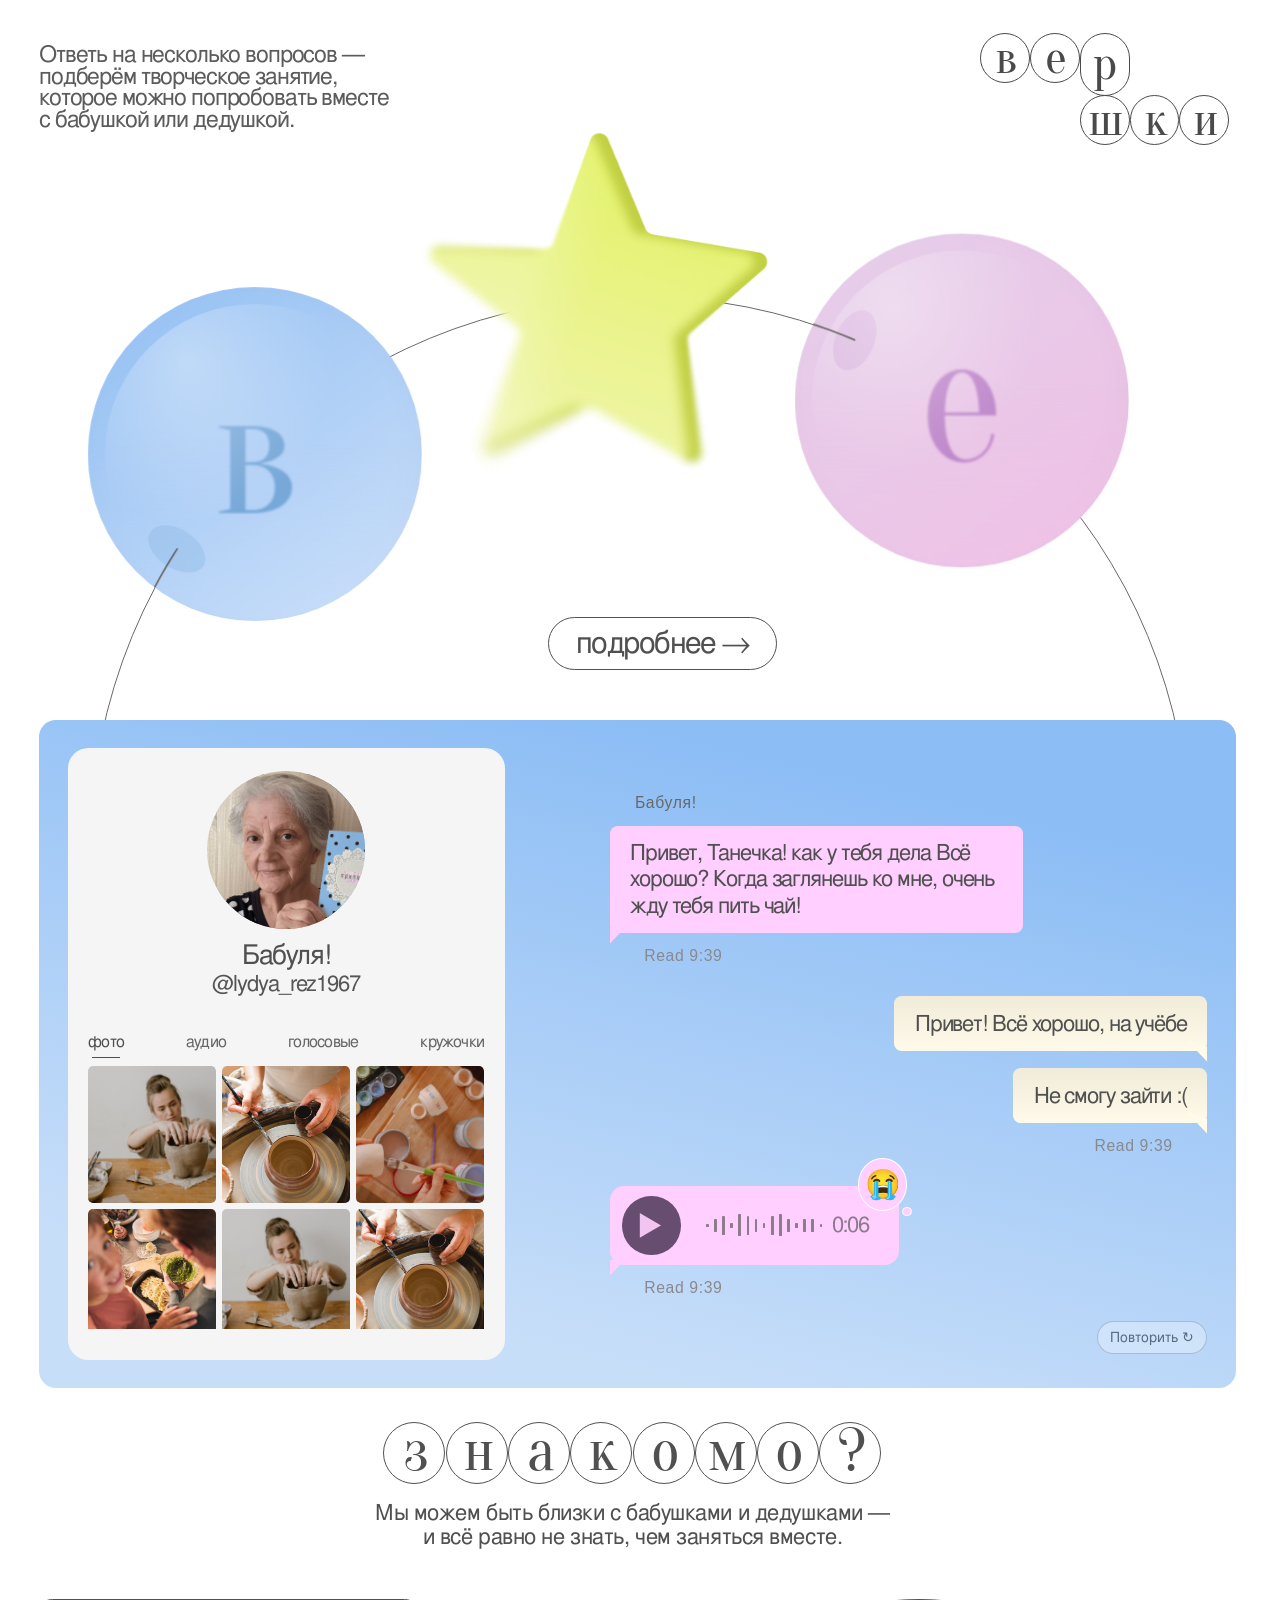
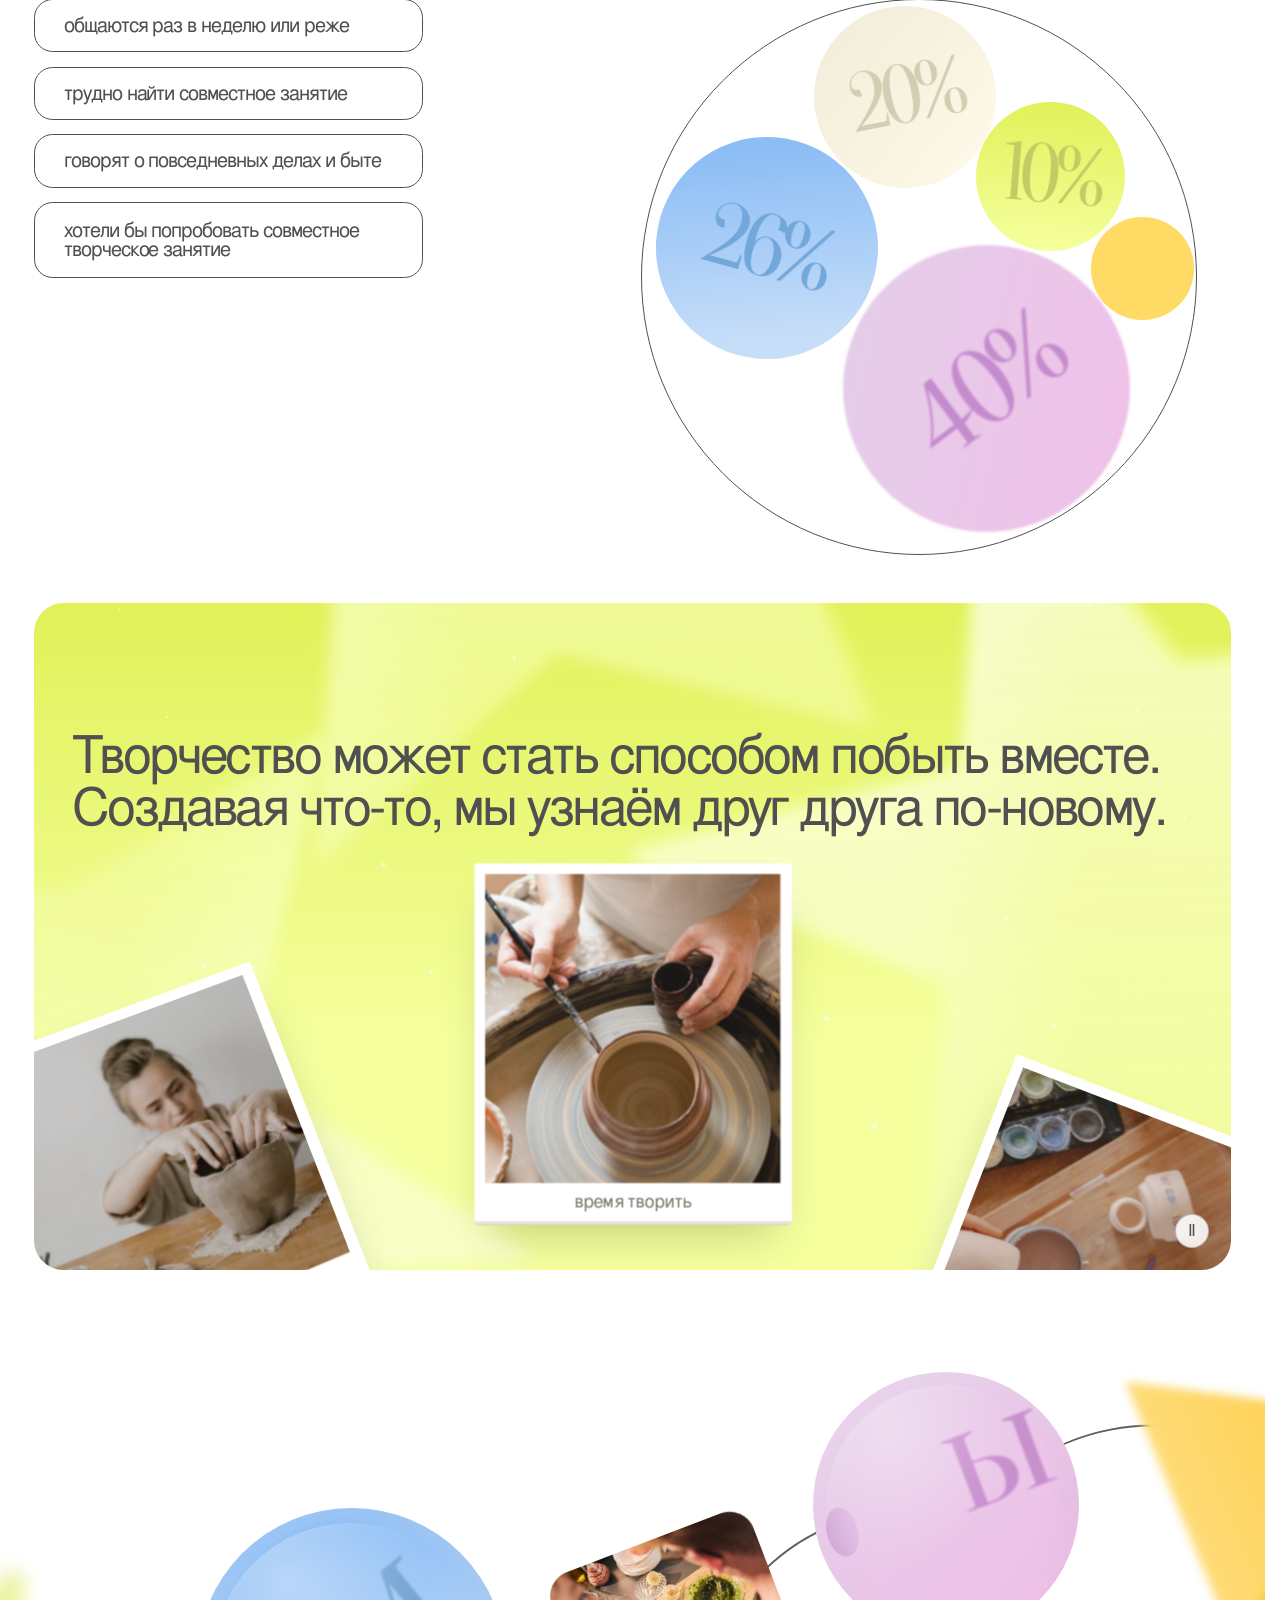
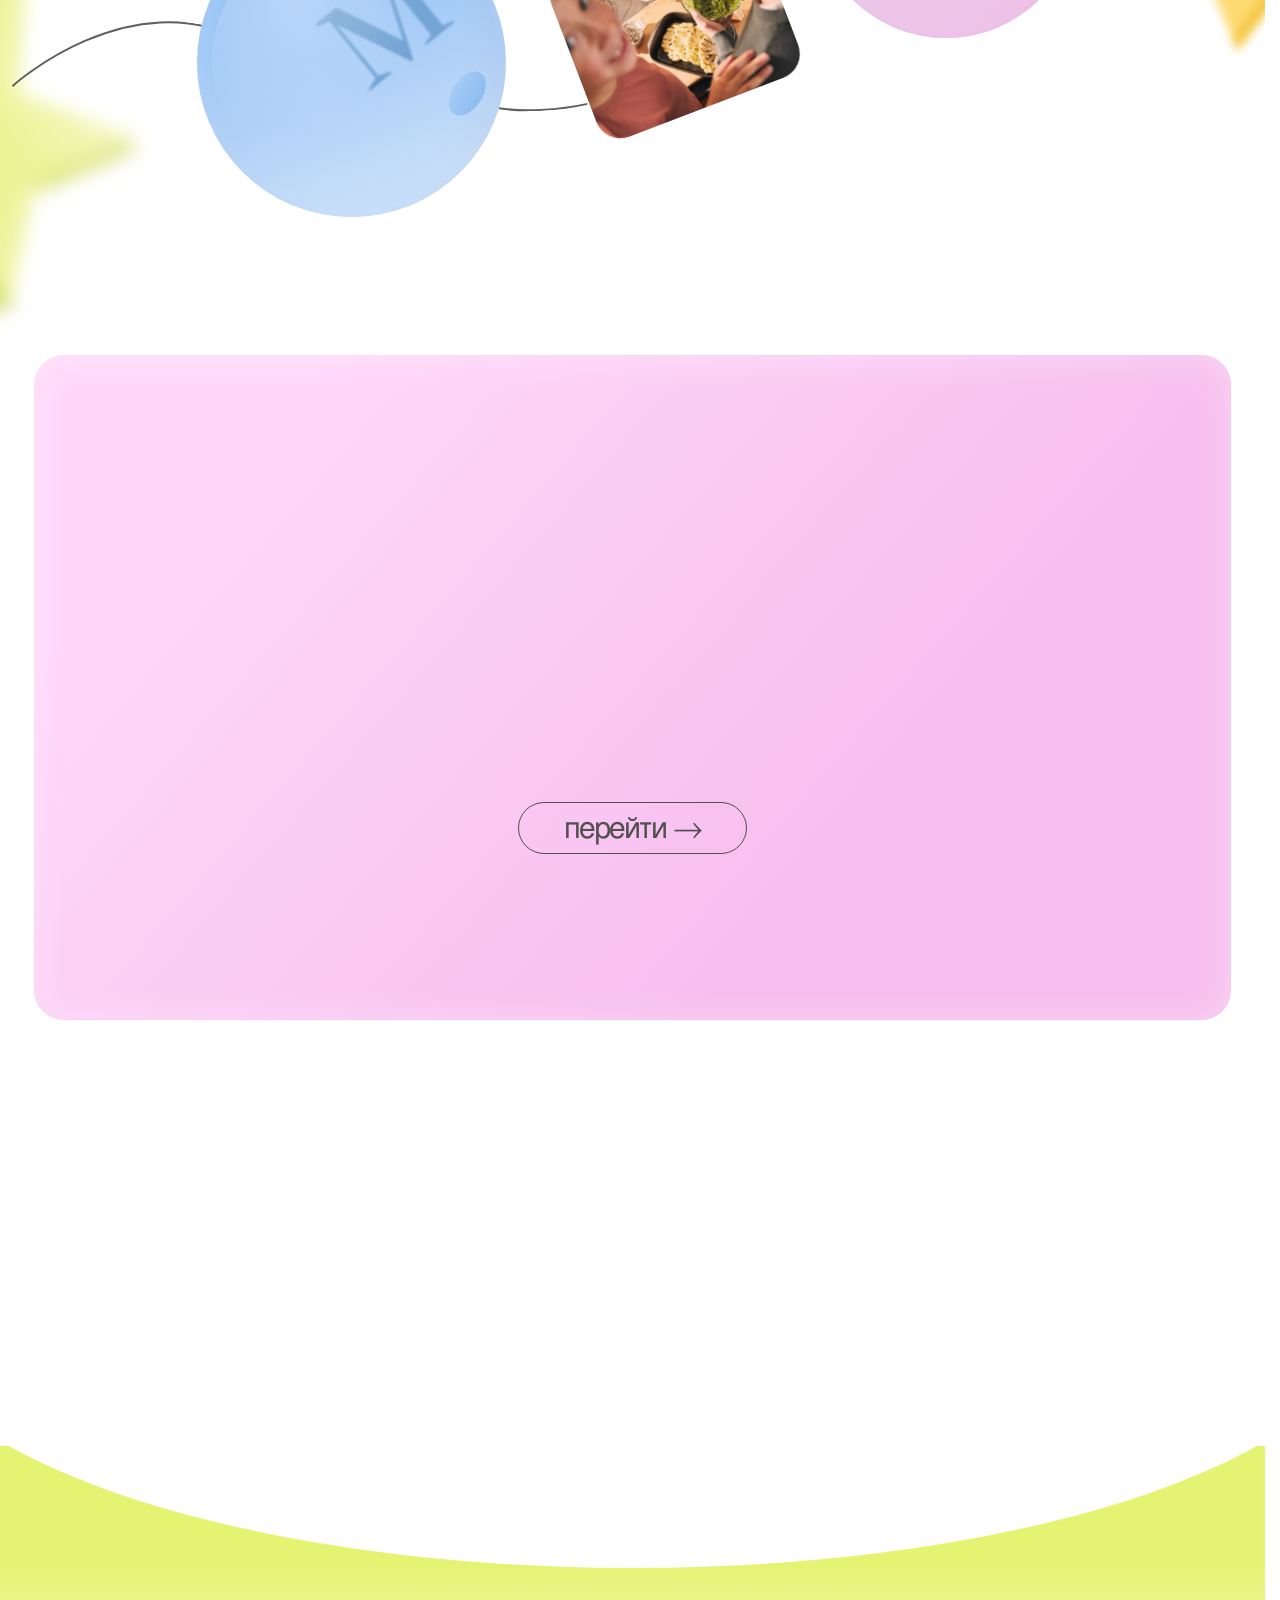
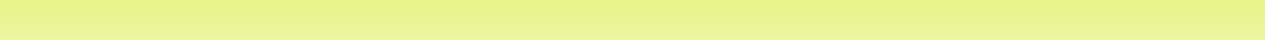
==== commit 141e11e3: "Tighten hero spacing and thread the cord through bead openings" ====
--- a/index.html
+++ b/index.html
@@ -10,7 +10,7 @@
     <meta name="theme-color" content="#e4f371" />
     <title>Вершки — творчество вместе</title>
     <link rel="stylesheet" href="style.css" />
-    <link rel="stylesheet" href="motion.css?v=orbit4" />
+    <link rel="stylesheet" href="motion.css?v=orbit5" />
   </head>
   <body>
     <main>
@@ -406,7 +406,7 @@
     </dialog>
     <script src="landing.js"></script>
     <script src="motion.js"></script>
-    <script src="hero-spin.js?v=orbit4"></script>
+    <script src="hero-spin.js?v=orbit5"></script>
     <script src="media.js"></script>
   </body>
 </html>
--- a/motion.css
+++ b/motion.css
@@ -823,8 +823,8 @@
 .hero-orbit { perspective:none; }
 .hero-orbit:focus-visible { outline:2px dashed #aaa; outline-offset:-8px; }
 .hero-orbit-thread {
-  position:absolute; left:-44rem; top:350rem;
-  width:1600rem; height:1600rem;
+  position:absolute; left:106rem; top:350rem;
+  width:1300rem; height:1300rem;
   border:2rem solid #696969; border-radius:50%;
 }
 .hero-orbit .hero-orbit-item {
@@ -849,3 +849,11 @@
 }
 .hero-orbit .hero-shape {width:430rem;height:430rem;}
 .hero-orbit .hero-shape svg {width:100%;height:100%;overflow:visible;pointer-events:none;}
+
+.hero-orbit .bead-thread-front {
+  position:absolute;inset:0;width:100%;height:100%;
+  z-index:4;pointer-events:none;overflow:visible;
+}
+.hero-orbit .bead-thread-front path {
+  fill:none;stroke:#696969;stroke-width:2;stroke-linecap:round;
+}
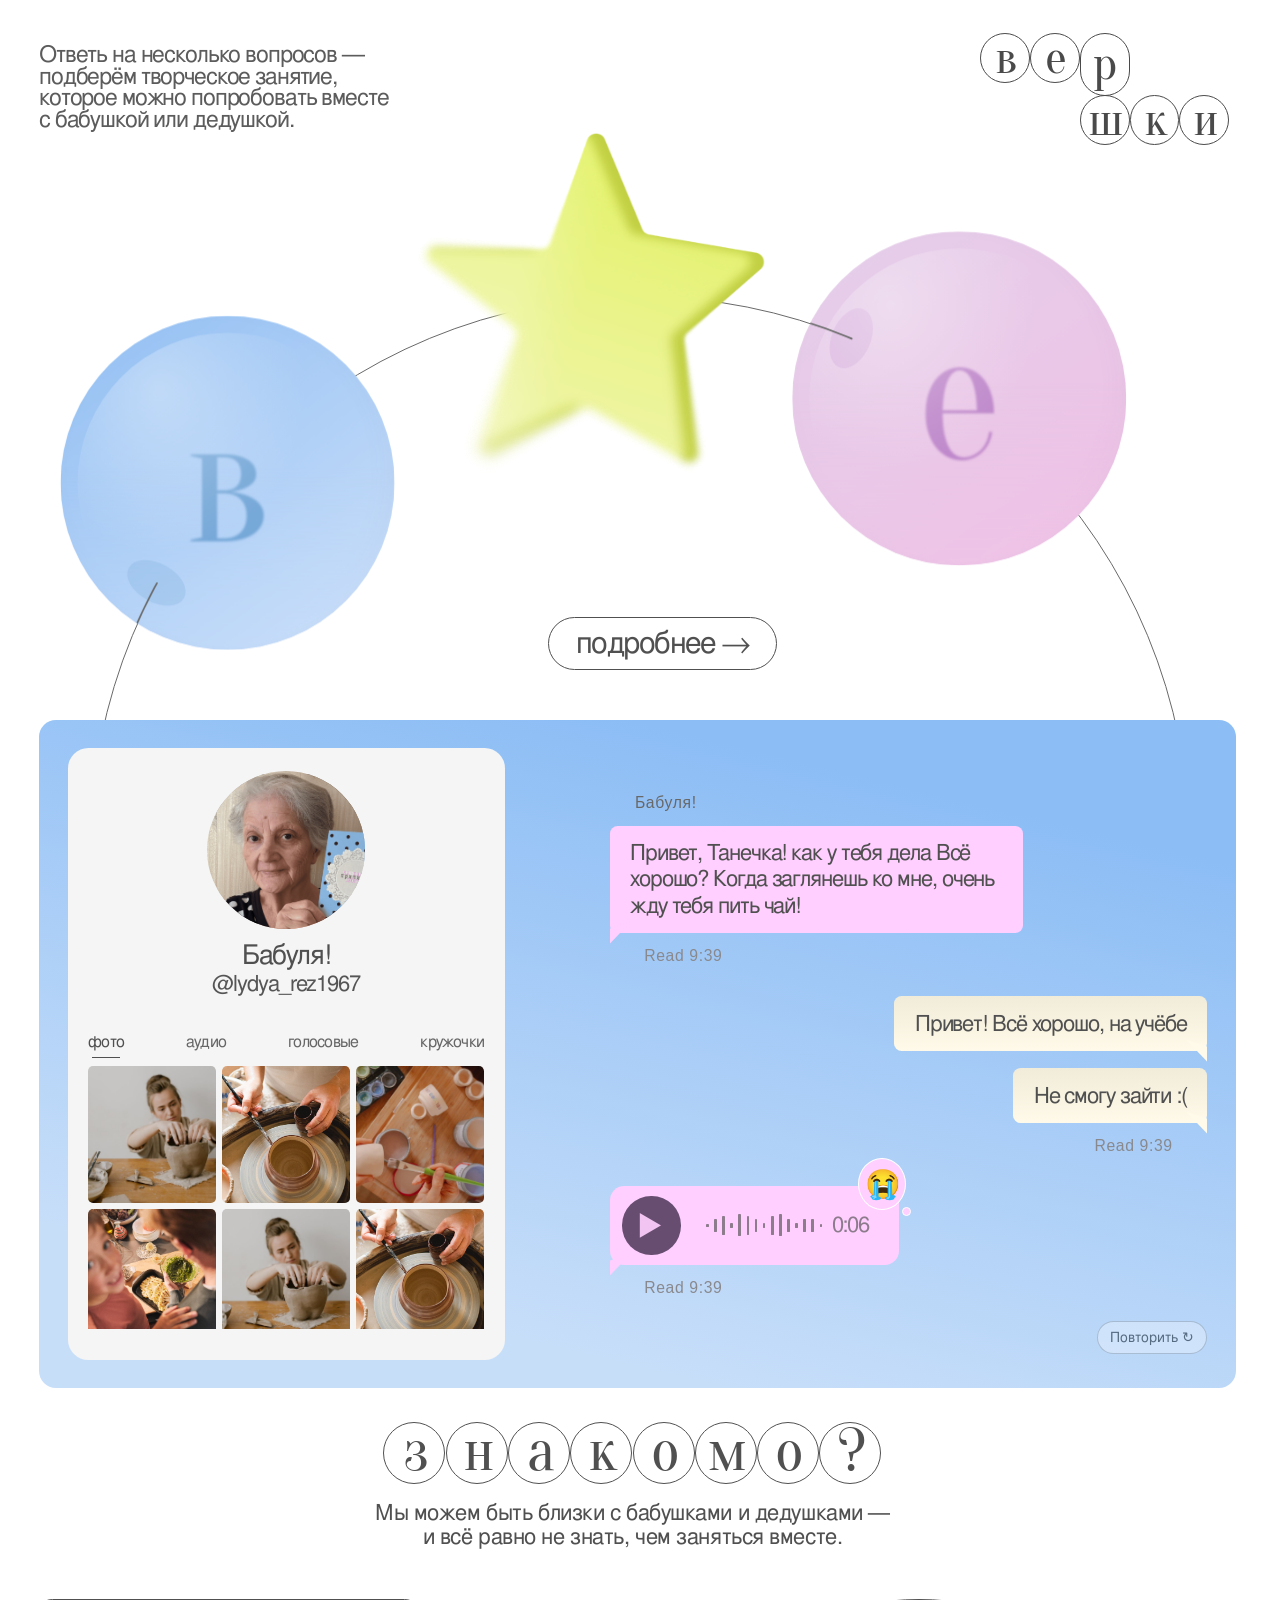
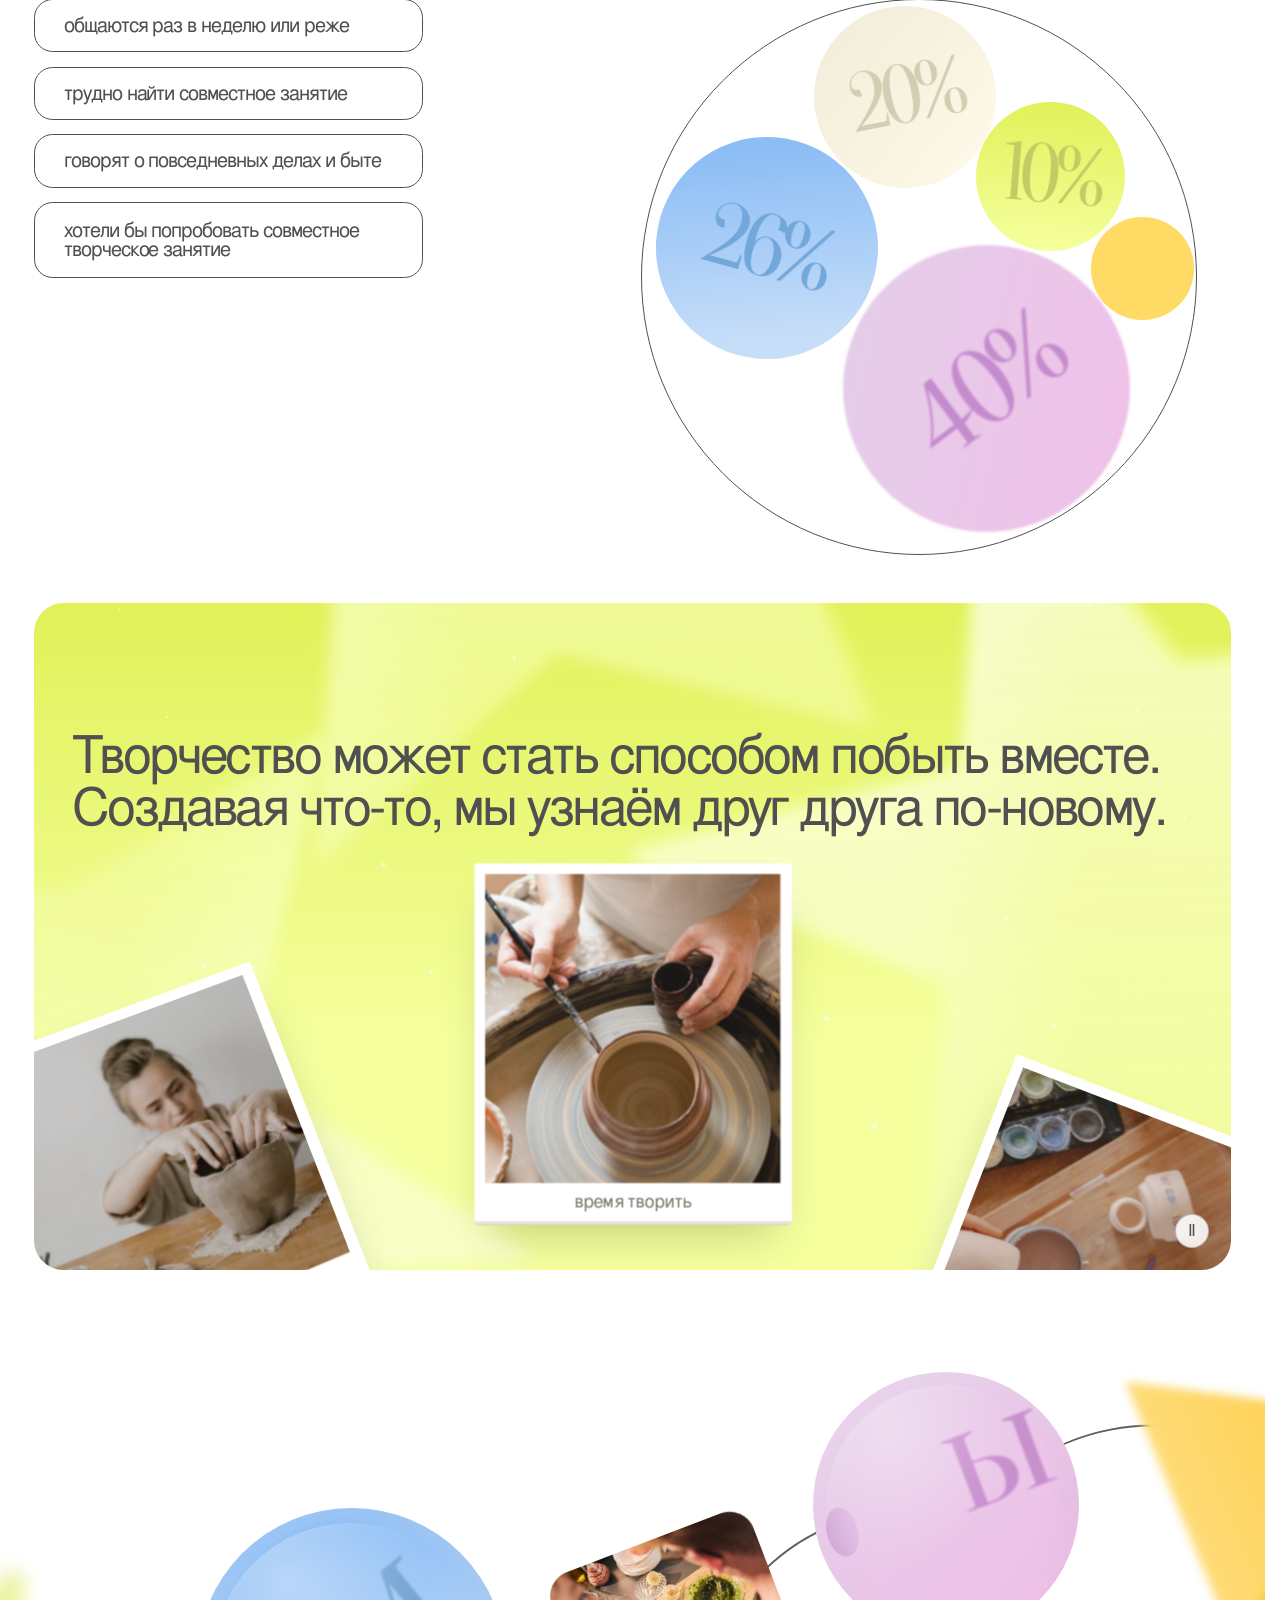
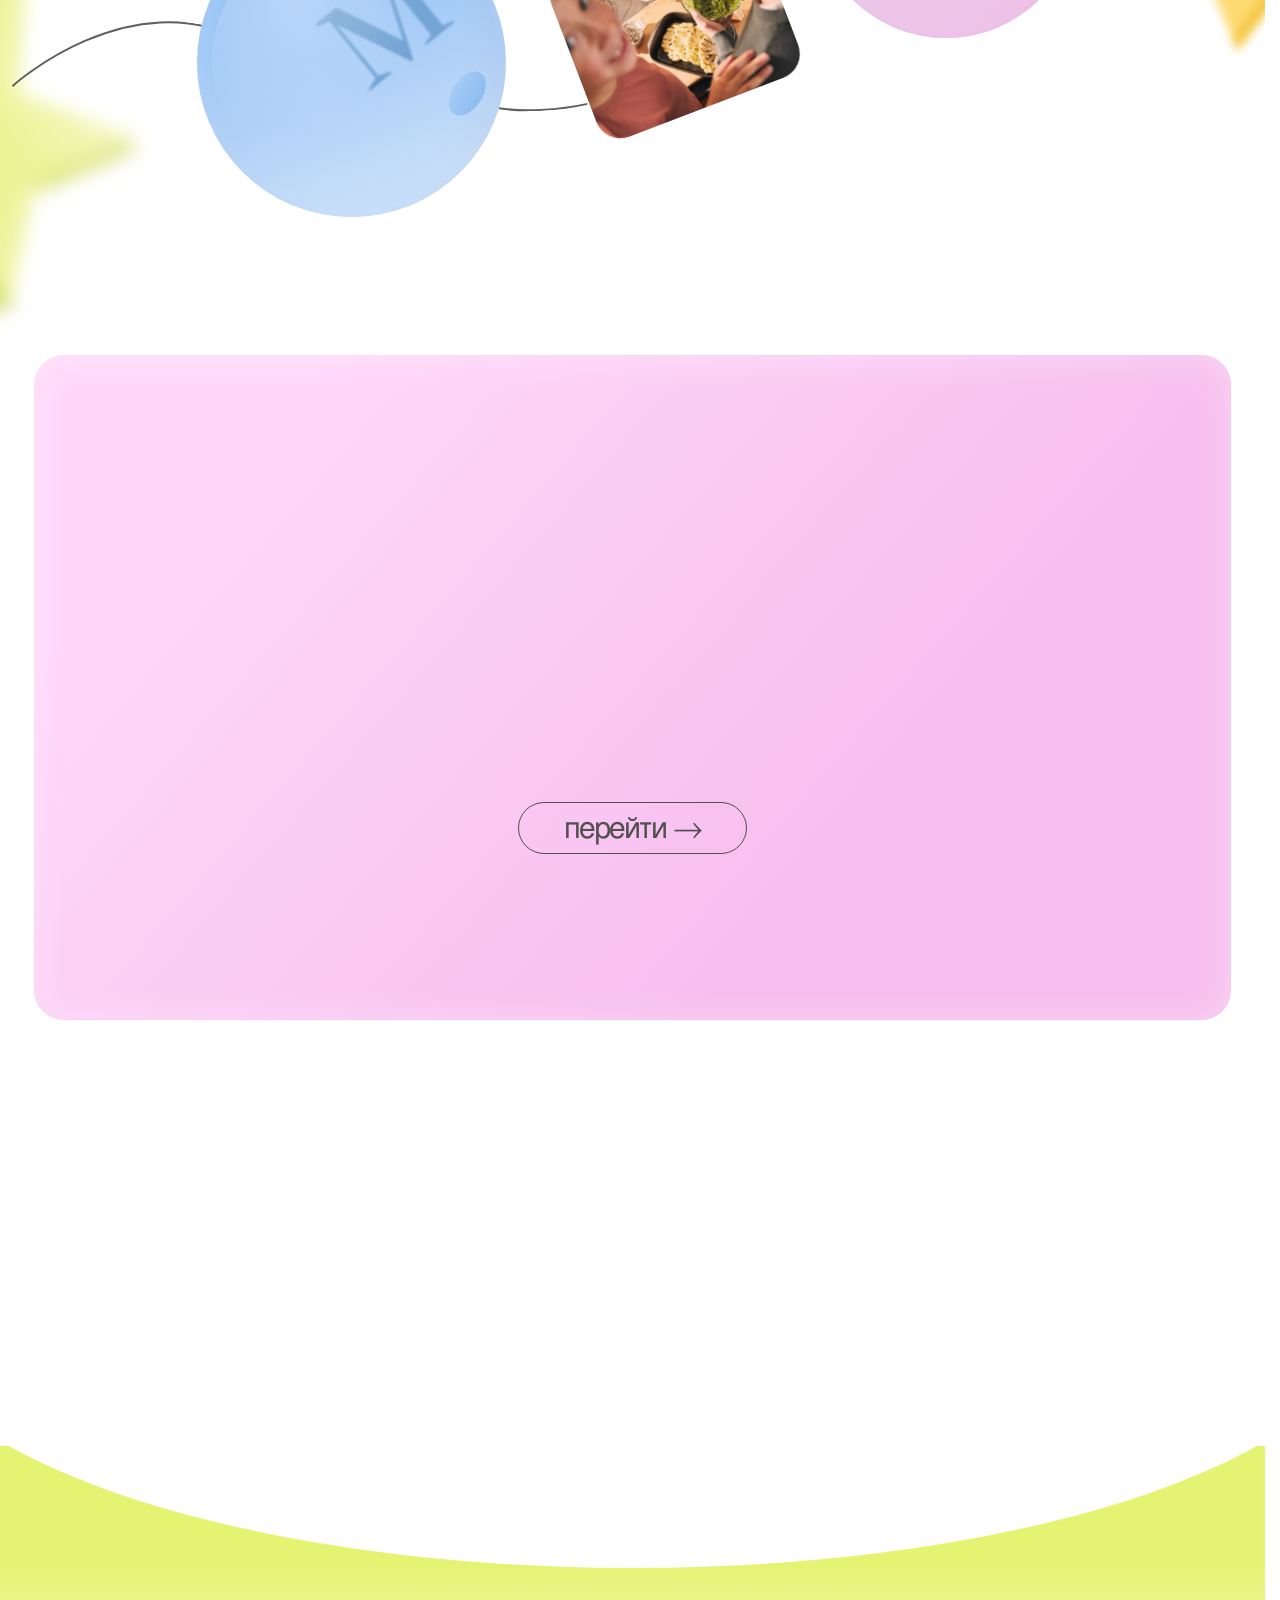
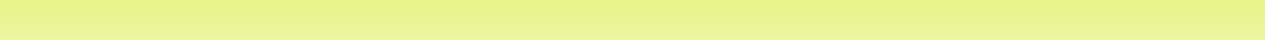
==== commit 38276dc7: "Keep hero ornaments opaque as they exit the clipped scene" ====
--- a/index.html
+++ b/index.html
@@ -10,7 +10,7 @@
     <meta name="theme-color" content="#e4f371" />
     <title>Вершки — творчество вместе</title>
     <link rel="stylesheet" href="style.css" />
-    <link rel="stylesheet" href="motion.css?v=orbit5" />
+    <link rel="stylesheet" href="motion.css?v=orbit6" />
   </head>
   <body>
     <main>
@@ -406,7 +406,7 @@
     </dialog>
     <script src="landing.js"></script>
     <script src="motion.js"></script>
-    <script src="hero-spin.js?v=orbit5"></script>
+    <script src="hero-spin.js?v=orbit6"></script>
     <script src="media.js"></script>
   </body>
 </html>
--- a/motion.css
+++ b/motion.css
@@ -819,7 +819,7 @@
   transform-style: preserve-3d;
 }
 
-/* A continuous upper arc with no more than three visible ornaments. */
+/* Opaque ornaments travel out through the clipped hero boundary. */
 .hero-orbit { perspective:none; }
 .hero-orbit:focus-visible { outline:2px dashed #aaa; outline-offset:-8px; }
 .hero-orbit-thread {
@@ -830,7 +830,7 @@
 .hero-orbit .hero-orbit-item {
   position:absolute;left:0;top:0;pointer-events:auto;cursor:grab;
   touch-action:pan-y;user-select:none;-webkit-user-select:none;
-  will-change:transform,opacity;
+  will-change:transform;
 }
 .hero-orbit.is-dragging .hero-orbit-item { cursor:grabbing; }
 .hero-orbit .orbit-bead {
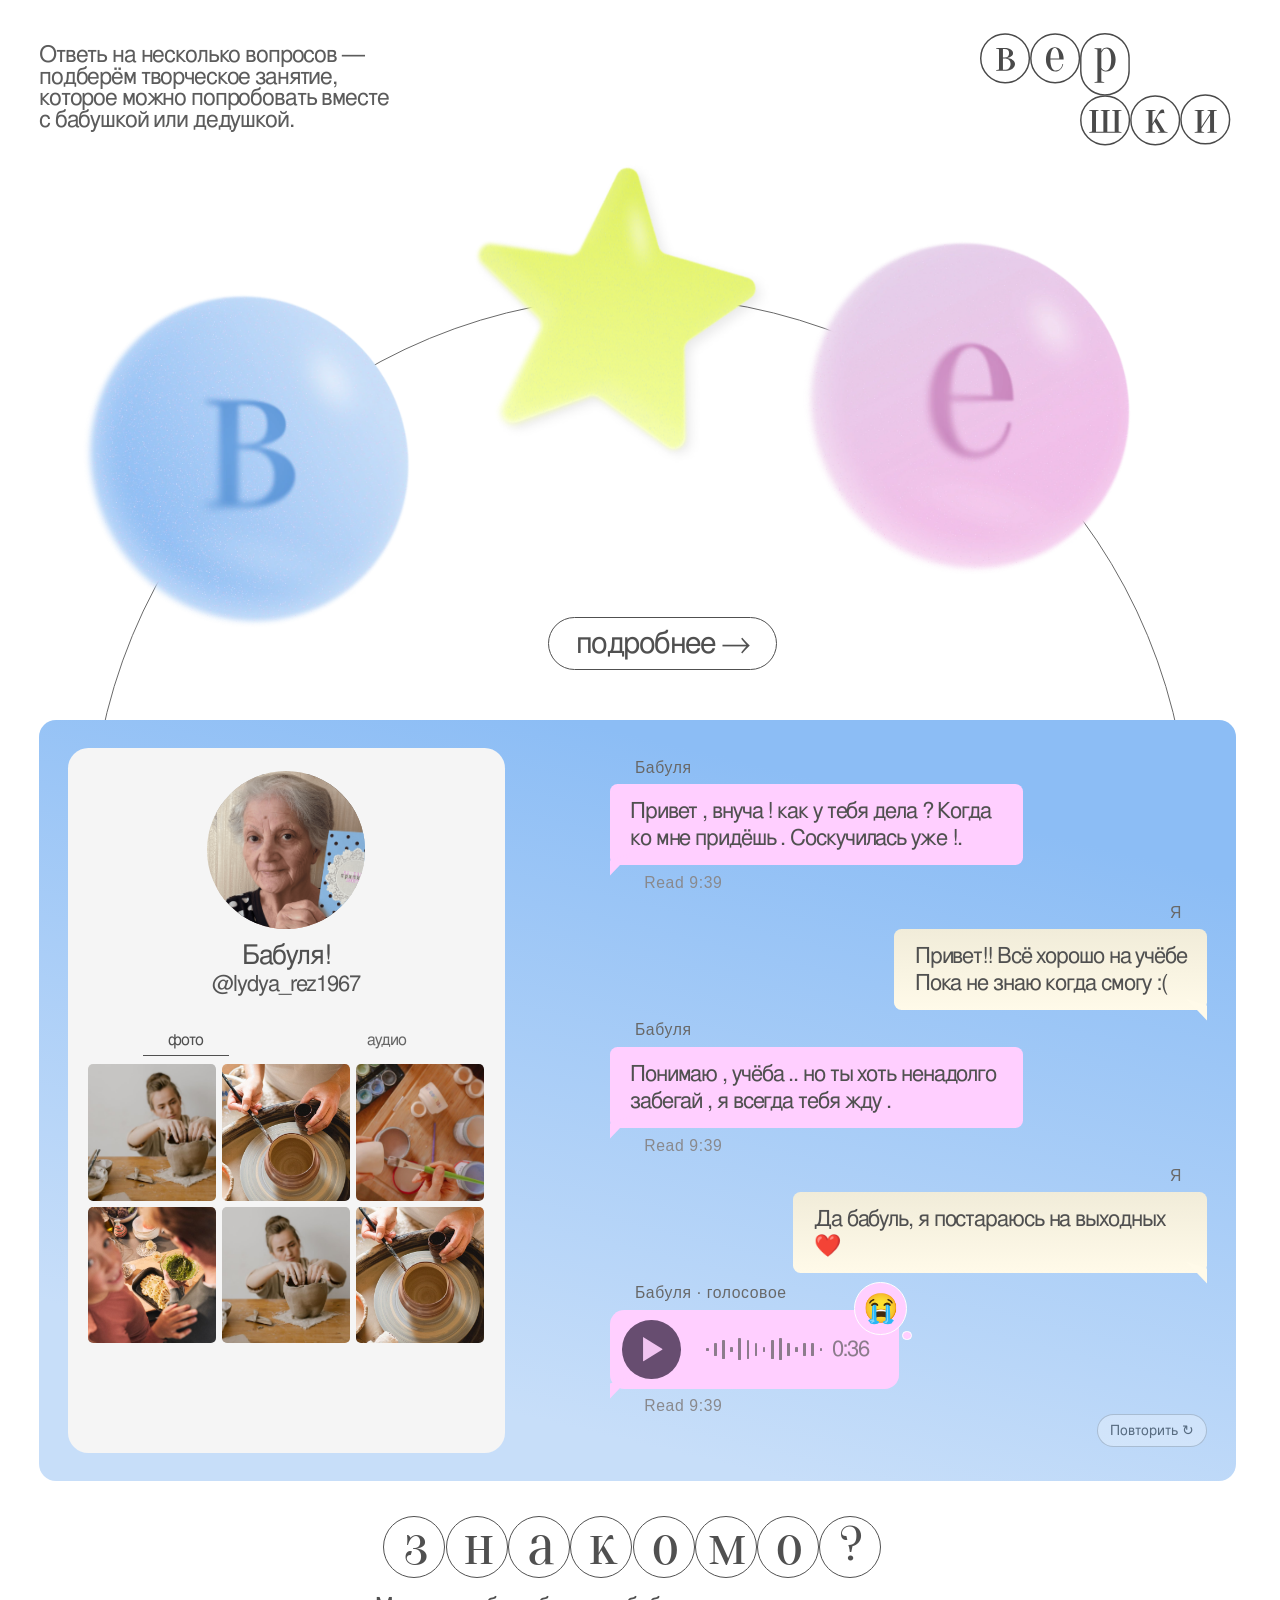
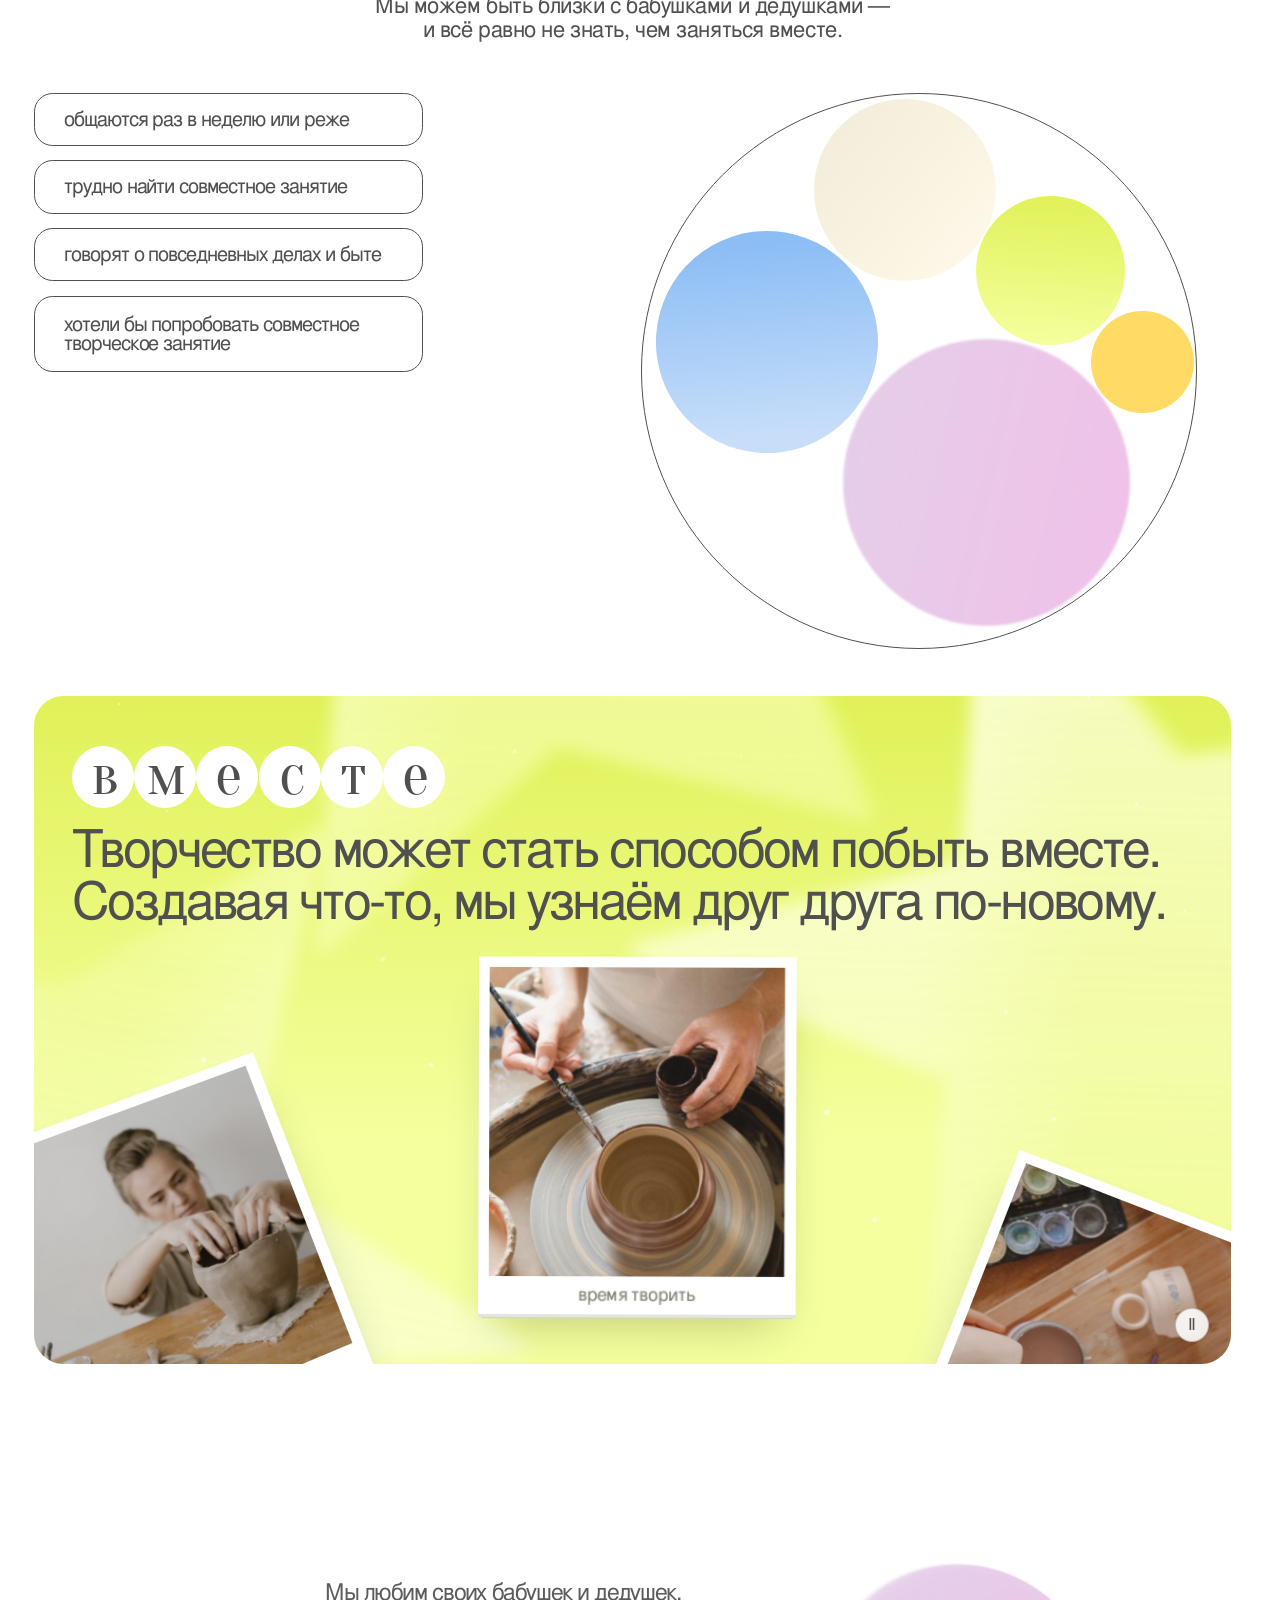
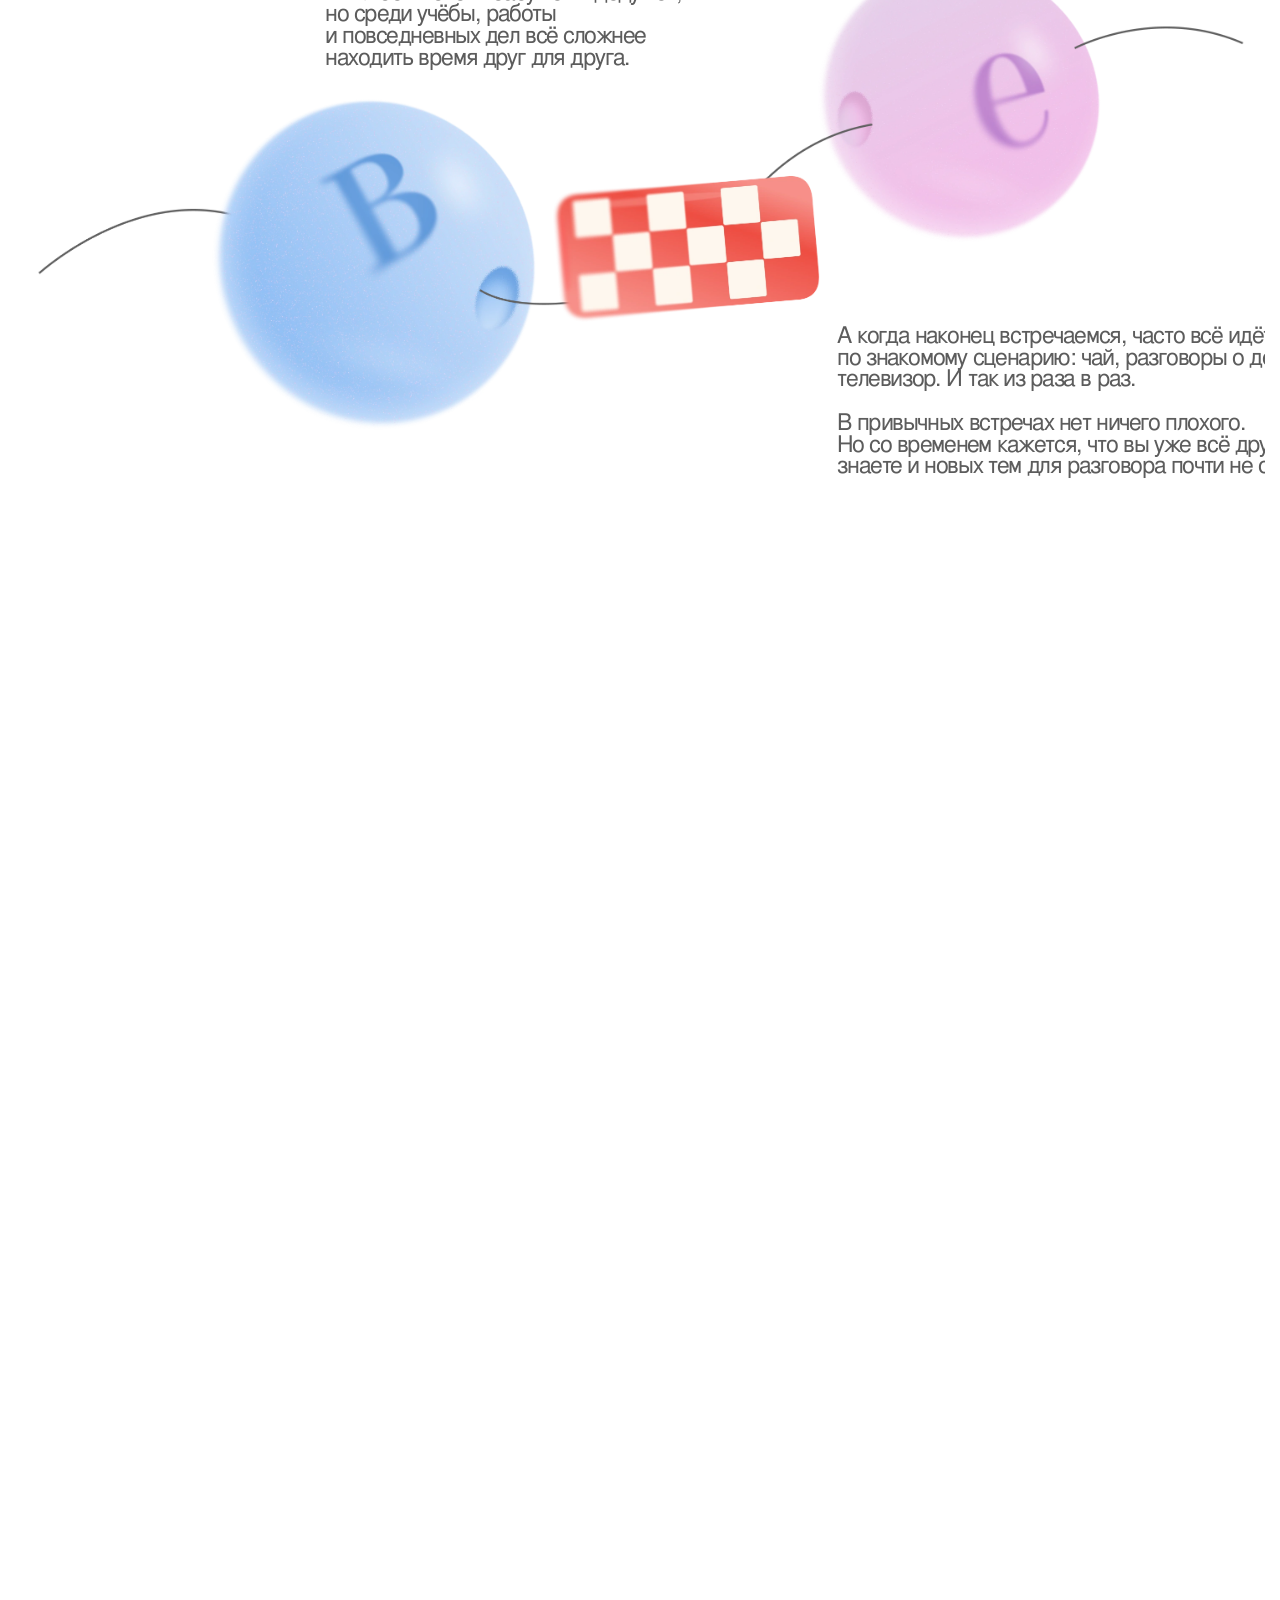
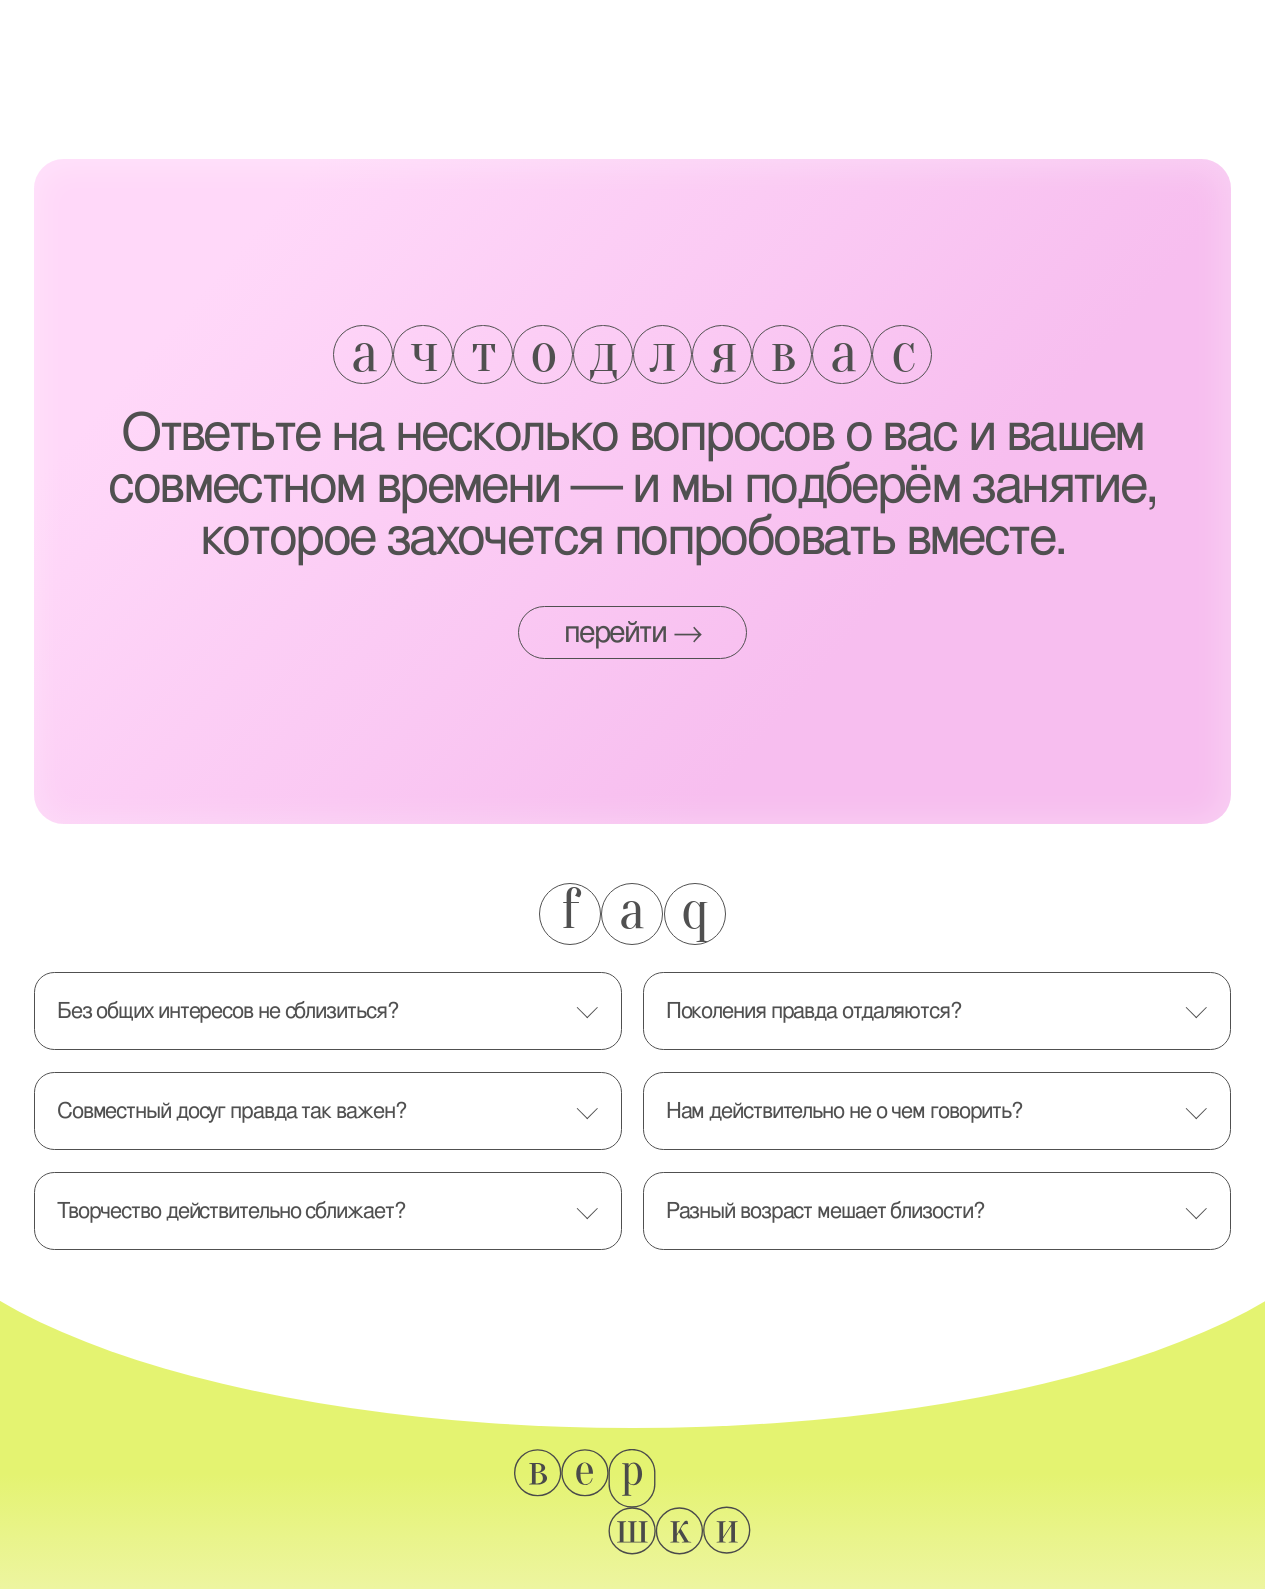
==== commit f164009c: "Update landing, activity quiz, audio and animated footer" ====
--- a/index.html
+++ b/index.html
@@ -9,8 +9,9 @@
     />
     <meta name="theme-color" content="#e4f371" />
     <title>Вершки — творчество вместе</title>
-    <link rel="stylesheet" href="style.css" />
-    <link rel="stylesheet" href="motion.css?v=orbit6" />
+    <link rel="stylesheet" href="style.css?v=mobile-free-scroll-4" />
+    <link rel="stylesheet" href="motion.css?v=footer-logo-7" />
+  <link rel="stylesheet" href="page-transition.css" />
   </head>
   <body>
     <main>
@@ -20,10 +21,7 @@
           подберём творческое занятие, которое можно попробовать вместе с
           бабушкой или дедушкой.
         </p>
-        <h1 class="brand" aria-label="Вершки">
-          <span>в</span><span>е</span><span>р</span><span>ш</span><span>к</span
-          ><span>и</span>
-        </h1>
+        <h1 class="brand" aria-label="Вершки"><img src="assets/media/logo.svg" alt="Вершки" /></h1>
         <div class="hero-art">
           <div class="thread thread-back">
             <img src="assets/figma/a1a5b.svg" alt="" />
@@ -83,28 +81,6 @@
               >
                 аудио
               </button>
-              <button
-                type="button"
-                role="tab"
-                id="tab-voice"
-                aria-controls="media-panel"
-                aria-selected="false"
-                tabindex="-1"
-                data-tab="voice"
-              >
-                голосовые
-              </button>
-              <button
-                type="button"
-                role="tab"
-                id="tab-circles"
-                aria-controls="media-panel"
-                aria-selected="false"
-                tabindex="-1"
-                data-tab="circles"
-              >
-                кружочки
-              </button>
             </div>
             <div
               id="media-panel"
@@ -120,24 +96,28 @@
             <span></span><span></span><span></span>
           </div>
           <div class="message incoming">
-            <p class="sender">Бабуля!</p>
-            <p class="bubble">
-              Привет, Танечка! как у тебя дела Всё хорошо? Когда заглянешь ко
-              мне, очень жду тебя пить чай!
-            </p>
+            <p class="sender">Бабуля</p>
+            <p class="bubble">Привет , внуча ! как у тебя дела ? Когда ко мне придёшь . Соскучилась уже !.</p>
             <p class="receipt">Read 9:39</p>
           </div>
           <div class="message outgoing first-reply">
-            <p class="bubble">Привет! Всё хорошо, на учёбе</p>
-          </div>
-          <div class="message outgoing second-reply">
-            <p class="bubble">Не смогу зайти :(</p>
+            <p class="sender">Я</p>
+            <p class="bubble">Привет!! Всё хорошо на учёбе<br />Пока не знаю когда смогу :(</p>
+          </div>
+          <div class="message incoming third-message">
+            <p class="sender">Бабуля</p>
+            <p class="bubble">Понимаю , учёба .. но ты хоть ненадолго забегай , я всегда тебя жду .</p>
             <p class="receipt">Read 9:39</p>
           </div>
+          <div class="message outgoing fourth-message">
+            <p class="sender">Я</p>
+            <p class="bubble">Да бабуль, я постараюсь на выходных ❤️</p>
+          </div>
           <div class="message voice">
+            <p class="sender">Бабуля · голосовое</p>
             <div
               class="voice-bubble"
-              aria-label="Голосовое сообщение — демонстрационная озвучка"
+              aria-label="Бабуля, голосовое сообщение, 0:15"
             >
               <button
                 type="button"
@@ -149,7 +129,7 @@
               ><span class="wave" aria-hidden="true"
                 ><i></i><i></i><i></i><i></i><i></i><i></i><i></i><i></i><i></i
                 ><i></i><i></i><i></i><i></i><i></i><i></i></span
-              ><span class="duration">0:07</span
+              ><span class="duration">0:15</span
               ><span class="reaction" aria-hidden="true">😭</span>
             </div>
             <p class="receipt">Read 9:39</p>
@@ -275,45 +255,61 @@
         </button>
       </section>
 
-      <section class="story" aria-label="Новый повод побыть вместе">
-        <p class="story-intro">
-          Таким поводом может стать творчество.<br />
-          Оно помогает выйти из семейных ролей<br />
-          и попробовать что-то новое.
-        </p>
-        <div class="story-art" aria-hidden="true">
-          <div class="story-star">
-            <img src="assets/figma/29220.svg" alt="" />
-          </div>
-          <div class="story-thread st-one">
-            <img src="assets/figma/3633f.svg" alt="" />
-          </div>
-          <div class="story-thread st-two">
-            <img src="assets/figma/58758.svg" alt="" />
-          </div>
-          <div class="story-thread st-three">
-            <img src="assets/figma/8daec.svg" alt="" />
-          </div>
-          <div class="story-thread st-four">
-            <img src="assets/figma/1e3d4.svg" alt="" />
-          </div>
-          <div class="bead blue story-blue">
-            <span>м</span><i class="hole"></i>
-          </div>
-          <div class="bead pink story-pink">
-            <span>ы</span><i class="hole"></i>
-          </div>
-          <img class="shared-photo" src="assets/figma/ffa82.png" alt="" />
-          <div class="story-triangle">
-            <img src="assets/figma/da00b.svg" alt="" />
-          </div>
-        </div>
-        <p class="story-outro">
-          Так бабушка, дедушка и внук<br />
-          оказываются в одном процессе.<br />
-          Можно вместе выбирать, придумывать<br />
-          и узнавать друг друга с другой стороны.
-        </p>
+      <section class="story story-figma" id="story" aria-label="Творчество вместе — горизонтальная история">
+        <div class="story-sticky">
+          <div class="story-track">
+            <div class="story-canvas">
+              <img class="story-asset" data-figma-node="1:141" src="assets/story/1-141.webp?v=transparent-140" alt="" draggable="false" decoding="async" style="left:3349.1782px;top:425.7032px;width:130.9265px;height:155.8418px;" />
+              <img class="story-asset" data-figma-node="1:142" src="assets/story/1-142.webp?v=transparent-140" alt="" draggable="false" decoding="async" style="left:3637.9739px;top:520.5491px;width:185.1206px;height:83.5791px;" />
+              <img class="story-asset" data-figma-node="1:143" src="assets/story/1-143.webp?v=transparent-140" alt="" draggable="false" decoding="async" style="left:2782.3760px;top:184.1987px;width:115.0854px;height:167.7307px;" />
+              <img class="story-asset" data-figma-node="1:144" src="assets/story/1-144.webp?v=transparent-140" alt="" draggable="false" decoding="async" style="left:3180.0000px;top:141.2450px;width:309.0048px;height:299.3470px;" />
+              <img class="story-asset" data-figma-node="1:150" src="assets/story/1-150.webp?v=transparent-140" alt="" draggable="false" decoding="async" style="left:4074.8987px;top:131.7051px;width:446.8167px;height:302.7933px;" />
+              <img class="story-asset" data-figma-node="1:151" src="assets/story/1-151.webp?v=transparent-140" alt="" draggable="false" decoding="async" style="left:2394.5396px;top:172.9960px;width:546.3610px;height:545.7757px;" />
+              <img class="story-asset" data-figma-node="1:157" src="assets/story/1-157.webp?v=transparent-140" alt="" draggable="false" decoding="async" style="left:1975.0681px;top:502.4862px;width:230.5300px;height:59.9815px;" />
+              <img class="story-asset" data-figma-node="1:158" src="assets/story/1-158.webp?v=transparent-140" alt="" draggable="false" decoding="async" style="left:2234.4048px;top:445.2233px;width:311.9641px;height:145.4383px;" />
+              <img class="story-asset" data-figma-node="1:159" src="assets/story/1-159.webp?v=transparent-140" alt="" draggable="false" decoding="async" style="left:966.0000px;top:67.0951px;width:366.5950px;height:355.1373px;" />
+              <p class="story-copy" data-figma-node="1:165" style="left:389.0000px;top:102.0000px;width:440.0000px;">Мы любим своих бабушек и дедушек, но среди учёбы, работы
+и повседневных дел всё сложнее находить время друг для друга.</p>
+              <p class="story-copy" data-figma-node="1:166" style="left:2861.0000px;top:544.0000px;width:499.0000px;">Просто привычные сценарии редко дают повод открыть друг друга с новой стороны.
+
+Общение постепенно становится предсказуемым, а эмоциональная
+близость может ослабевать.</p>
+              <p class="story-copy" data-figma-node="1:167" style="left:4125.0000px;top:495.0000px;width:542.0000px;">Когда вы оба оказываетесь
+в непривычной ситуации, исчезают привычные роли. Можно вместе ошибаться, придумывать, экспериментировать и удивляться.
+
+Так появляются новые общие воспоминания, неожиданные разговоры и ещё один повод встретиться снова.</p>
+              <p class="story-copy" data-figma-node="1:168" style="left:1001.0000px;top:512.0000px;width:627.0000px;">А когда наконец встречаемся, часто всё идёт
+по знакомому сценарию: чай, разговоры о делах, телевизор. И так из раза в раз.
+
+В привычных встречах нет ничего плохого.
+Но со временем кажется, что вы уже всё друг о друге знаете и новых тем для разговора почти не осталось.</p>
+              <p class="story-copy" data-figma-node="1:169" style="left:2104.0000px;top:184.0000px;width:463.0000px;">Хотя на самом деле у каждого из вас есть целый мир интересов, историй
+и идей, о которых другой может даже
+не догадываться.</p>
+              <p class="story-copy" data-figma-node="1:170" style="left:3514.0000px;top:184.0000px;width:509.0000px;">Чтобы этого не произошло, необязательно видеться каждый день или искать общие увлечения. Иногда достаточно вместе
+попробовать что-то новое.</p>
+              <img class="story-asset" data-figma-node="1:171" src="assets/story/1-171.webp?v=transparent-140" alt="" draggable="false" decoding="async" style="left:1283.8652px;top:156.0849px;width:202.3923px;height:26.9076px;" />
+              <img class="story-asset" data-figma-node="1:172" src="assets/story/1-172.webp?v=transparent-140" alt="" draggable="false" decoding="async" style="left:1620.5111px;top:164.2199px;width:156.9949px;height:129.5193px;" />
+              <img class="story-asset" data-figma-node="1:173" src="assets/story/1-173.webp?v=transparent-140" alt="" draggable="false" decoding="async" style="left:876.2432px;top:271.6589px;width:166.7132px;height:116.6034px;" />
+              <img class="story-asset" data-figma-node="1:174" src="assets/story/1-174.webp?v=transparent-140" alt="" draggable="false" decoding="async" style="left:4287.0000px;top:218.0000px;width:189.0000px;height:187.4877px;" />
+              <img class="story-asset" data-figma-node="1:180" src="assets/story/1-180.webp?v=transparent-140" alt="" draggable="false" decoding="async" style="left:4073.3989px;top:256.9441px;width:267.9414px;height:178.5545px;" />
+              <img class="story-asset" data-figma-node="1:181" src="assets/story/1-181.webp?v=transparent-140" alt="" draggable="false" decoding="async" style="left:4442.0000px;top:57.0000px;width:158.6924px;height:154.2970px;" />
+              <img class="story-asset" data-figma-node="1:185" src="assets/story/1-185.webp?v=transparent-140" alt="" draggable="false" decoding="async" style="left:46.4523px;top:374.3067px;width:276.8275px;height:77.2447px;" />
+              <img class="story-asset" data-figma-node="1:186" src="assets/story/1-186.webp?v=transparent-140" alt="" draggable="false" decoding="async" style="left:240.0000px;top:175.9995px;width:421.0000px;height:470.6317px;" />
+              <img class="story-asset" data-figma-node="1:192" src="assets/story/1-192.webp?v=transparent-140" alt="" draggable="false" decoding="async" style="left:572.6373px;top:469.8222px;width:148.7874px;height:19.1682px;" />
+              <img class="story-asset" data-figma-node="1:193" src="assets/story/1-193.webp?v=transparent-140" alt="" draggable="false" decoding="async" style="left:0.0000px;top:264.0000px;width:236.7957px;height:455.3878px;" />
+              <img class="story-asset" data-figma-node="1:196" src="assets/story/1-196.webp?v=new-bead-196" alt="" draggable="false" decoding="async" style="left:609.0007px;top:206.0001px;width:427.4656px;height:427.4656px;" />
+              <img class="story-asset" data-figma-node="1:210" src="assets/story/1-210.webp?v=transparent-140" alt="" draggable="false" decoding="async" style="left:1586.0013px;top:108.0000px;width:594.5773px;height:594.5772px;" />
+              <img class="story-asset" data-figma-node="1:238" src="assets/story/1-238.webp?v=transparent-140" alt="" draggable="false" decoding="async" style="left:2070.0000px;top:403.0000px;width:320.0000px;height:320.0000px;" />
+              <img class="story-asset" data-figma-node="1:242" src="assets/story/1-242.webp?v=transparent-140" alt="" draggable="false" decoding="async" style="left:3360.0009px;top:398.0000px;width:345.7811px;height:345.7810px;" />
+              <img class="story-asset" data-figma-node="1:256" src="assets/story/1-256.webp?v=transparent-140" alt="" draggable="false" decoding="async" style="left:1373.3682px;top:67.7377px;width:325.5232px;height:250.9990px;" />
+              <img class="story-asset" data-figma-node="1:260" src="assets/story/1-260.webp?v=transparent-140" alt="" draggable="false" decoding="async" style="left:3101.5112px;top:103.2199px;width:156.9946px;height:129.5193px;" />
+              <img class="story-asset" data-figma-node="1:261" src="assets/story/1-261.webp?v=transparent-140" alt="" draggable="false" decoding="async" style="left:2830.2332px;top:25.3295px;width:337.3262px;height:271.1458px;" />
+              <img class="story-asset" data-figma-node="1:265" src="assets/story/1-265.webp?v=transparent-140" alt="" draggable="false" decoding="async" style="left:3773.4675px;top:340.4677px;width:337.3264px;height:271.1458px;" />
+              <img class="story-asset" data-figma-node="6:2" src="assets/story/6-2.webp?v=transparent-140" alt="" draggable="false" decoding="async" style="left:1665.5787px;top:181.9140px;width:128.9913px;height:142.5481px;" />
+            </div>
+          </div>
+        </div>
       </section>
 
       <section class="test panel" aria-labelledby="test-heading">
@@ -321,21 +317,15 @@
           class="bead-title"
           id="test-heading"
           aria-label="А что для вас"
-          data-letters="ачтодлява"
+          data-letters="ачтодлявас"
         ></h2>
         <p>
           Ответьте на несколько вопросов о вас и вашем совместном времени — и мы
           подберём занятие, которое захочется попробовать вместе.
         </p>
-        <button
-          class="pill"
-          id="test-link"
-          type="button"
-          aria-describedby="test-status"
-        >
+        <a class="pill" id="test-link" href="quiz.html">
           перейти →
-        </button>
-        <span class="sr-only" id="test-status">Тест скоро появится</span>
+        </a>
       </section>
 
       <section class="faq" aria-labelledby="faq-heading">
@@ -343,7 +333,7 @@
           class="bead-title"
           id="faq-heading"
           aria-label="Вопросы и ответы"
-          data-letters="f&q"
+          data-letters="faq"
         ></h2>
         <div class="faq-grid">
           <details>
@@ -394,8 +384,9 @@
         </div>
       </section>
     </main>
-    <footer aria-hidden="true"></footer>
-    <div class="notice" role="status" hidden>Тест скоро появится</div>
+    <footer class="site-footer">
+      <a href="index.html" aria-label="Вершки — на главную"><img src="assets/media/logo.svg" alt="Вершки" /></a>
+    </footer>
     <dialog class="media-dialog" aria-labelledby="media-title">
       <button type="button" class="dialog-close" aria-label="Закрыть просмотр">
         ×
@@ -404,9 +395,11 @@
       <div class="dialog-content"></div>
       <p class="dialog-caption"></p>
     </dialog>
-    <script src="landing.js"></script>
-    <script src="motion.js"></script>
-    <script src="hero-spin.js?v=orbit6"></script>
-    <script src="media.js"></script>
+    <script src="landing.js?v=footer-logo-7"></script>
+    <script src="motion.js?v=mobile-free-scroll-4"></script>
+  <script src="hero-spin.js?v=mobile-bead-spacing-2"></script>
+    <script src="media.js?v=stats-audio-footer-5"></script>
+    <script src="faq.js"></script>
+    <script src="story-scroll.js?v=mobile-pinned-3"></script>
   </body>
 </html>
--- a/style.css
+++ b/style.css
@@ -41,7 +41,7 @@
   text-decoration: none;
 }
 main {
-  overflow: hidden;
+  overflow: clip;
 }
 img {
   display: block;
@@ -251,7 +251,7 @@
   background: #f3f8d8;
 }
 .conversation {
-  height: 788rem;
+  height: 950rem;
   margin-left: 46rem;
   margin-right: 34rem;
   border-radius: 20rem;
@@ -262,7 +262,7 @@
   background: linear-gradient(193.493deg, #8cbdf5 15.182%, #c7def9 82.74%);
 }
 .profile {
-  height: 723rem;
+  height: 760rem;
   border-radius: 24rem;
   background: #f5f5f5;
   padding: 27rem 24rem;
@@ -388,16 +388,21 @@
   transform: skewY(18deg);
 }
 .first-reply {
-  top: 293rem;
-}
-.second-reply {
-  top: 378rem;
-}
+  top: 235rem;
+}
+.third-message {
+  top: 390rem;
+  width: 489rem;
+}
+.fourth-message {
+  top: 565rem;
+}
+.outgoing .sender { text-align: right; margin-right: 30rem; }
 .outgoing .receipt {
   text-align: right;
 }
 .voice {
-  top: 517rem;
+  top: 710rem;
   left: 0;
 }
 .voice-bubble {
@@ -462,8 +467,10 @@
   background: #ffcfff;
   border: 1rem solid white;
   border-radius: 50%;
-  width: 57rem;
+  width: 62rem;
   height: 62rem;
+  box-sizing: border-box;
+  aspect-ratio: 1;
   display: flex;
   align-items: center;
   justify-content: center;
@@ -512,6 +519,10 @@
   line-height: 1.1;
   letter-spacing: -0.52rem;
   margin-top: 19rem;
+}
+#familiar-heading span:last-child {
+  font-size: 0.8em;
+  padding-bottom: 7rem;
 }
 .stats-layout {
   display: grid;
@@ -871,8 +882,9 @@
   flex: none;
   margin-right: 6rem;
   margin-top: -8rem;
-}
-.faq details[open] summary:after {
+  transition: transform 320ms cubic-bezier(.25,.8,.25,1), margin-top 320ms;
+}
+.faq details.is-expanded summary:after {
   transform: rotate(225deg);
   margin-top: 8rem;
 }
@@ -881,9 +893,6 @@
   line-height: 1.3;
   padding: 0 26rem 24rem;
   letter-spacing: -0.6rem;
-}
-.faq summary:hover {
-  background: #f9faef;
 }
 footer {
   height: 229rem;
@@ -1079,15 +1088,10 @@
     border-left-width: 16px;
     border-right-width: 0;
   }
-  .first-reply {
-    top: 185px;
-  }
-  .second-reply {
-    top: 244px;
-  }
-  .voice {
-    top: 330px;
-  }
+  .first-reply { top: 170px; }
+  .third-message { top: 310px; }
+  .fourth-message { top: 445px; }
+  .voice { top: 570px; }
   .voice-bubble {
     width: 210px;
     height: 58px;
@@ -1129,7 +1133,7 @@
     margin-left: 0;
   }
   .reaction {
-    width: 35px;
+    width: 38px;
     height: 38px;
     top: -22px;
     right: -6px;
@@ -1309,7 +1313,7 @@
     margin-right: 4px;
     margin-top: -5px;
   }
-  .faq details[open] summary:after {
+  .faq details.is-expanded summary:after {
     margin-top: 5px;
   }
   .faq details p {
@@ -1343,6 +1347,12 @@
     outline-offset: 3px;
   }
 }
+
+@media(max-width:700px) {
+  #familiar-heading span:last-child {
+    padding-bottom: 4px;
+  }
+}
 @media (max-width: 700px) {
   .messages {
     height: auto;
@@ -1371,3 +1381,17 @@
     height: clamp(25px, 7.3vw, 30px);
   }
 }
+
+/* Original logo exported from the logo design page. */
+.brand { display: block; }
+.brand > img { width: 100%; height: 100%; object-fit: contain; }
+
+/* A shared outline weight; mobile rem retains the landing's design scale. */
+:root { --outline-width:2rem; }
+.bead-title span,.stat-labels li,.stat-orbit,.pill,.faq details { border-width:var(--outline-width); }
+@media(max-width:700px) {
+ :root { --outline-width:2px; }
+ .stat-orbit { border-width:1px; } /* stats-art is zoomed 2× */
+ .familiar-intro,.intro { font-size:18px; }
+ .test > p { font-size:24px; }
+}
--- a/motion.css
+++ b/motion.css
@@ -1,9 +1,6 @@
 /* Animation layers are separate from the static Figma layout. */
 html {
   scrollbar-gutter: stable;
-}
-body.scene-locked {
-  overscroll-behavior: none;
 }
 .hero-art,
 .story-art {
@@ -212,6 +209,42 @@
   animation-play-state: paused;
 }
 /* A deterministic, one-shot chat scene. Hidden messages still reserve layout. */
+.conversation {
+  height: auto;
+  align-items: start;
+}
+.conversation .messages {
+  display: flex;
+  flex-direction: column;
+  gap: 13rem;
+  height: auto;
+  padding: 12rem 0 8rem;
+  min-height: 723rem;
+}
+.conversation .message {
+  position: relative;
+  inset: auto;
+  flex: none;
+  width: fit-content;
+  max-width: min(489rem, 100%);
+}
+.conversation .message.incoming,
+.conversation .message.voice { align-self: flex-start; }
+.conversation .message.outgoing { align-self: flex-end; }
+.conversation .scene-controls {
+  margin-top: auto;
+  min-height: 36rem;
+  flex: none;
+}
+.conversation .sender { margin-bottom: 8rem; }
+.conversation .receipt { margin-top: 10rem; }
+@media (max-width: 700px) {
+  .conversation .messages { gap: 24px; min-height: 0; padding: 0; }
+  .conversation .message { max-width: 94%; }
+  .conversation .sender { margin-bottom: 8px; }
+  .conversation .receipt { margin-top: 10px; }
+  .conversation .scene-controls { min-height: 34px; }
+}
 .chat-ready .message {
   opacity: 0;
   visibility: hidden;
@@ -347,9 +380,9 @@
   min-height: 369rem;
 }
 .media-tabs {
-  display: flex;
+  display: grid;
+  grid-template-columns: repeat(3, minmax(0, 1fr));
   align-items: center;
-  justify-content: space-between;
   gap: 7rem;
   margin-bottom: 10rem;
 }
@@ -366,15 +399,20 @@
 .media-tabs button[aria-selected="true"] {
   color: #505050;
 }
-.media-tabs button[aria-selected="true"]::after {
+.media-tabs button::after {
   content: "";
   position: absolute;
   bottom: 0;
-  left: 10%;
-  right: 10%;
+  left: 28%;
+  right: 28%;
   height: 1px;
   background: currentColor;
-}
+  transform: scaleX(0);
+  transform-origin: left center;
+  transition: transform 280ms cubic-bezier(.22,.61,.36,1);
+}
+.media-tabs button[aria-selected="true"]::after { transform: scaleX(1); }
+.media-tabs button { text-align: center; transition: color 200ms ease; }
 .media-panel {
   height: 310rem;
   overflow: auto;
@@ -573,7 +611,7 @@
     min-height: 0;
   }
   .media-tabs {
-    gap: 7px;
+    gap: 5px;
     margin-bottom: 10px;
   }
   .media-tabs button {
@@ -857,3 +895,135 @@
 .hero-orbit .bead-thread-front path {
   fill:none;stroke:#696969;stroke-width:2;stroke-linecap:round;
 }
+
+/* Original Figma scene, 4734 × 760. Layers preserve source positions and stacking. */
+.story-figma {
+  --story-scale: 1;
+  --story-width: 4734px;
+  --story-height: 760px;
+  height: calc(100vh + 3222rem);
+}
+.story-figma .story-sticky {
+  position: sticky;
+  top: 0;
+  height: 100vh;
+  height: 100svh;
+  overflow: hidden;
+  background: #fff;
+}
+.story-figma .story-track {
+  position: absolute;
+  top: calc((100% - var(--story-height)) / 2);
+  width: var(--story-width);
+  height: var(--story-height);
+  will-change: transform;
+}
+.story-canvas {
+  position: relative;
+  width: 4734px;
+  height: 760px;
+  transform: scale(var(--story-scale));
+  transform-origin: top left;
+}
+.story-asset,.story-copy { position: absolute; }
+.story-asset {
+  max-width: none;
+  pointer-events: none;
+  user-select: none;
+}
+.story-copy {
+  margin: 0;
+  font-family: FreeSans, Arial, sans-serif;
+  font-weight: 400;
+  font-size: 26.8948936462px;
+  line-height: 26px;
+  letter-spacing: -1.3447446823px;
+  color: #5c5c5c;
+  white-space: pre-line;
+}
+@media (prefers-reduced-motion: reduce) {
+  .media-tabs button::after { transition: none; }
+}
+
+/* Let all media fit inside the profile, without an inner scrollbar. */
+.conversation { padding-block:33rem; }
+.conversation .messages { min-height:0; padding-bottom:44rem; }
+.profile { height:auto; min-height:760rem; }
+.profile-library { min-height:0; margin-top:30rem; }
+.media-panel { height:auto; overflow:visible; }
+.hero-orbit .supplied-bead { width:420rem; height:420rem; object-fit:contain; }
+@media(max-width:700px) {
+ .hero-orbit .supplied-bead { width:500rem; height:500rem; }
+ .conversation { padding-block:20px; }
+ .profile { min-height:0; }
+ .profile-library { margin-top:20px; }
+ .media-panel { height:auto; overflow:visible; }
+ .media-grid { grid-template-columns:repeat(2,minmax(0,1fr)); gap:7px; }
+ .photo-thumb { aspect-ratio:1; }
+ .conversation .messages { padding-bottom:40px; }
+}
+/* Keep the profile aligned with the chat and equal outer padding. */
+.conversation .profile { align-self:stretch; }
+
+
+
+/* On mobile the story and invitation share one pinned viewport. */
+.story-window { position:absolute; inset:0; overflow:hidden; }
+@media(max-width:700px) {
+ .story-figma .story-sticky { display:flex; flex-direction:column; height:100vh; height:100svh; }
+ .story-window { position:relative; inset:auto; width:100%; flex:1 1 auto; min-height:0; }
+ .story-sticky > .test { flex:0 0 42svh; height:auto; min-height:320px; margin:0 16px 16px; padding:28px 20px; gap:18px; border-radius:20px; }
+ .story-sticky > .test > p { font-size:clamp(18px,4.6vw,24px); line-height:1.05; letter-spacing:-.8px; }
+ .story-sticky > .test .pill { margin-top:0; height:44px; min-height:44px; font-size:23px; }
+ .story-sticky > .test .bead-title { flex-shrink:0; }
+}
+@media(max-width:700px) and (max-height:550px) {
+ .story-sticky > .test { flex-basis:auto; min-height:0; padding:12px 16px; gap:8px; margin-bottom:8px; }
+ .story-sticky > .test > p { font-size:16px; }
+ .story-sticky > .test .pill { height:36px; min-height:36px; font-size:18px; }
+}
+
+/* Larger mobile photo cards, with enough panel height to keep them below copy. */
+@media(max-width:700px) {
+ .together { height:620px; }
+ .together .orbit-card { width:210px; height:245px; }
+}
+
+.media-tabs { grid-template-columns:repeat(2,minmax(0,1fr)); }
+/* Draw controls independently of the font's triangle/pause glyph metrics. */
+.play, .track-button { position:relative; padding:0; font-size:0; flex-shrink:0; }
+.play::before, .track-button::before {
+ content:''; position:absolute; left:50%; top:50%;
+ width:34%; height:42%; background:currentColor;
+ clip-path:polygon(0 0,100% 50%,0 100%);
+ transform:translate(-42%,-50%);
+}
+.play[aria-pressed=true]::before, .track-button[aria-pressed=true]::before {
+ clip-path:polygon(0 0,35% 0,35% 100%,0 100%,0 0,65% 0,100% 0,100% 100%,65% 100%,65% 0);
+ transform:translate(-50%,-50%);
+}
+#faq-heading { letter-spacing:0; }
+#faq-heading > span { padding:0 0 .12em; line-height:1; }
+.stat-ball[role=button], .stat-labels li { cursor:pointer; }
+.stat-ball[role=button] > span { opacity:0; transition:opacity .22s ease; }
+.stat-ball.stat-active > span { opacity:1; }
+.stat-labels li { transition:background .22s ease, box-shadow .22s ease; }
+.stat-labels li.stat-active { background:var(--fact-color); box-shadow:0 0 0 1rem currentColor; }
+.stat-ball:focus-visible, .stat-labels li:focus-visible { outline:2px dashed #505050; outline-offset:5px; }
+.site-footer { height:340rem; padding:0 45rem 40rem; display:flex; align-items:flex-end; justify-content:center; margin-top:60rem; }
+.site-footer::before { bottom:190rem; }
+.site-footer a { display:block; position:relative; z-index:1; flex-shrink:0; }
+.site-footer img { width:280rem; height:auto; zoom:1; }
+.site-footer.footer-ready a { opacity:0; transform:translateY(20px) scale(.94); transition:opacity .8s ease, transform .9s cubic-bezier(.22,.61,.36,1); }
+.site-footer.footer-visible a { opacity:1; transform:translateY(0) scale(1); }
+.site-footer a:hover img { transform:translateY(-4px); }
+.site-footer img { transition:transform .3s ease; }
+@media(max-width:700px) {
+ .site-footer { height:220px; padding:0 22px 30px; margin-top:40px; }
+ .site-footer::before { bottom:130px; }
+ .site-footer img { width:190px; max-width:65vw; }
+}
+@media(prefers-reduced-motion:reduce) {
+ .site-footer.footer-ready a { opacity:1; transform:none; transition:none; }
+ .site-footer img, .site-footer a:hover img { transform:none; transition:none; }
+}
--- a/page-transition.css
+++ b/page-transition.css
@@ -0,0 +1,8 @@
+@view-transition { navigation: auto; }
+::view-transition-old(root) { animation: page-out .4s ease both; }
+::view-transition-new(root) { animation: page-in .65s cubic-bezier(.2,.8,.2,1) both; }
+@keyframes page-out { to { opacity: 0; transform: scale(.97); } }
+@keyframes page-in { from { opacity: 0; transform: translateY(35px) scale(.98); } }
+@media (prefers-reduced-motion: reduce) {
+  ::view-transition-old(root), ::view-transition-new(root) { animation: none; }
+}
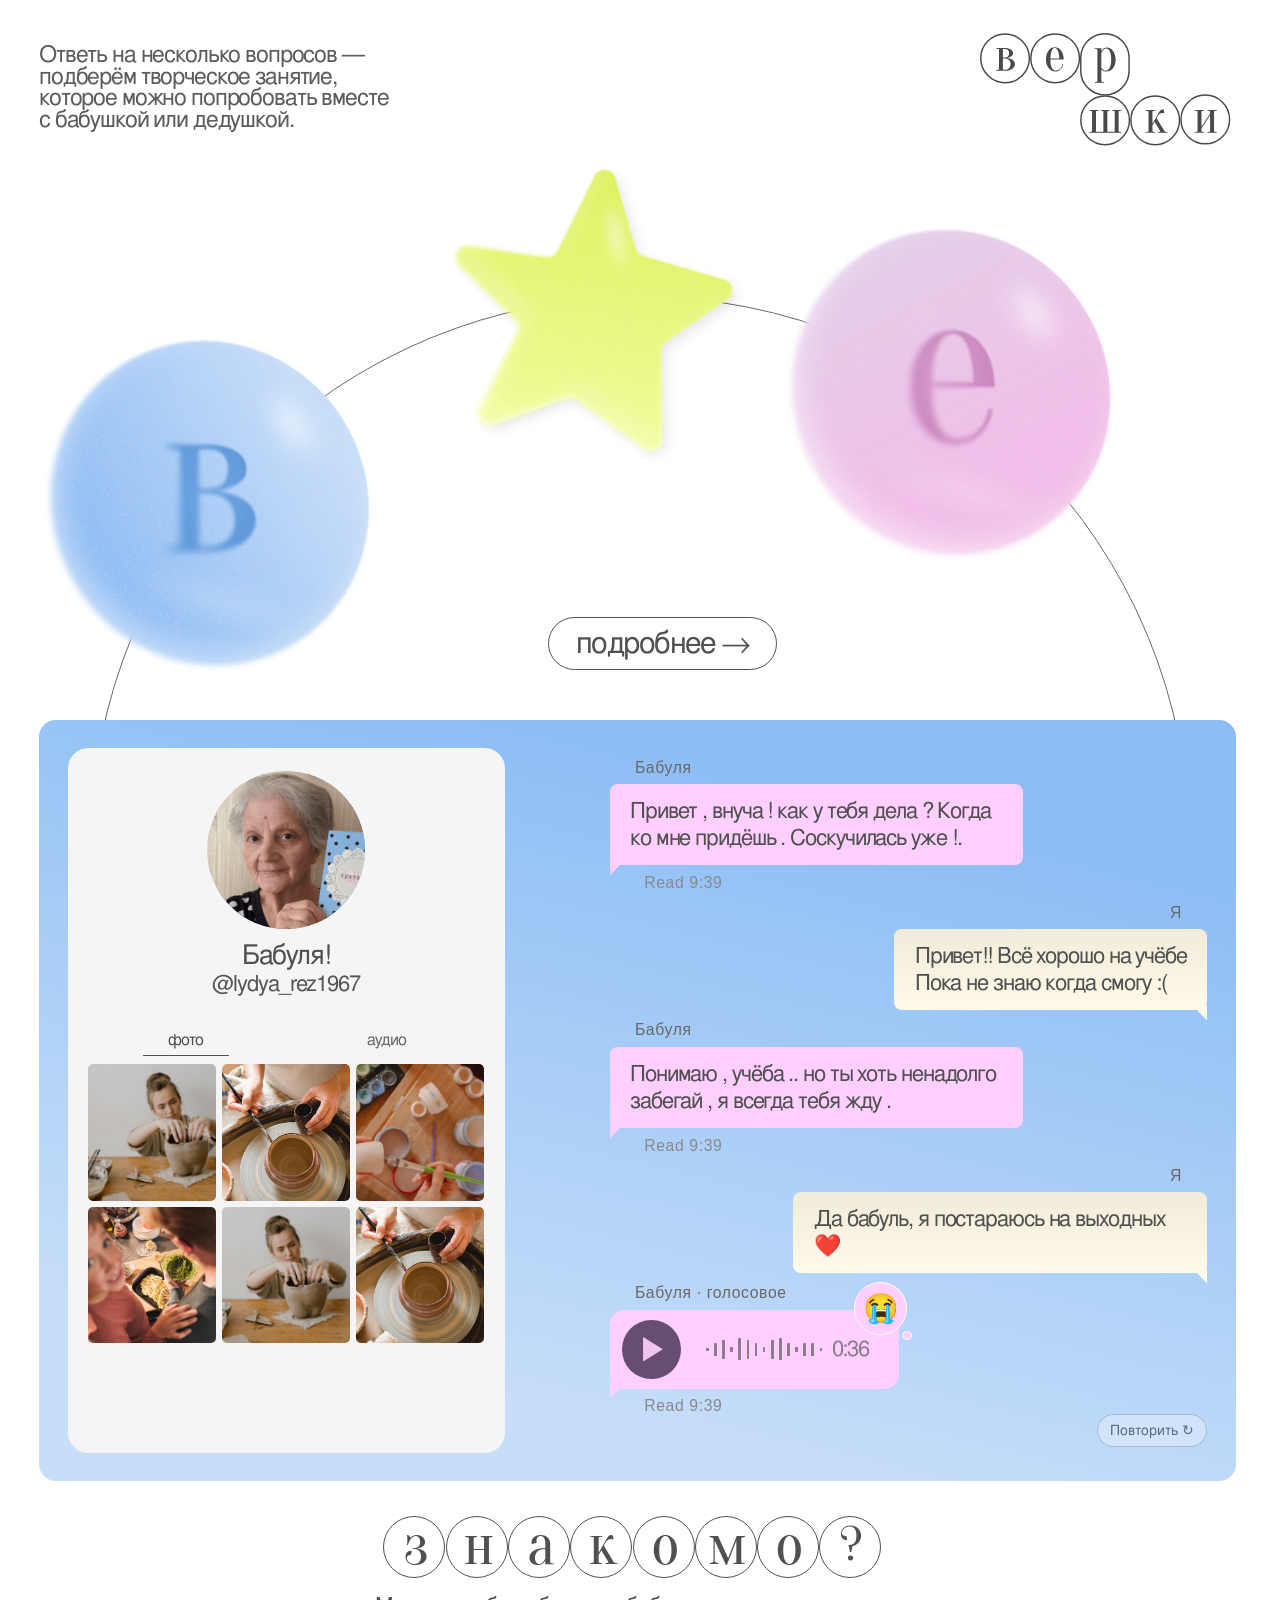
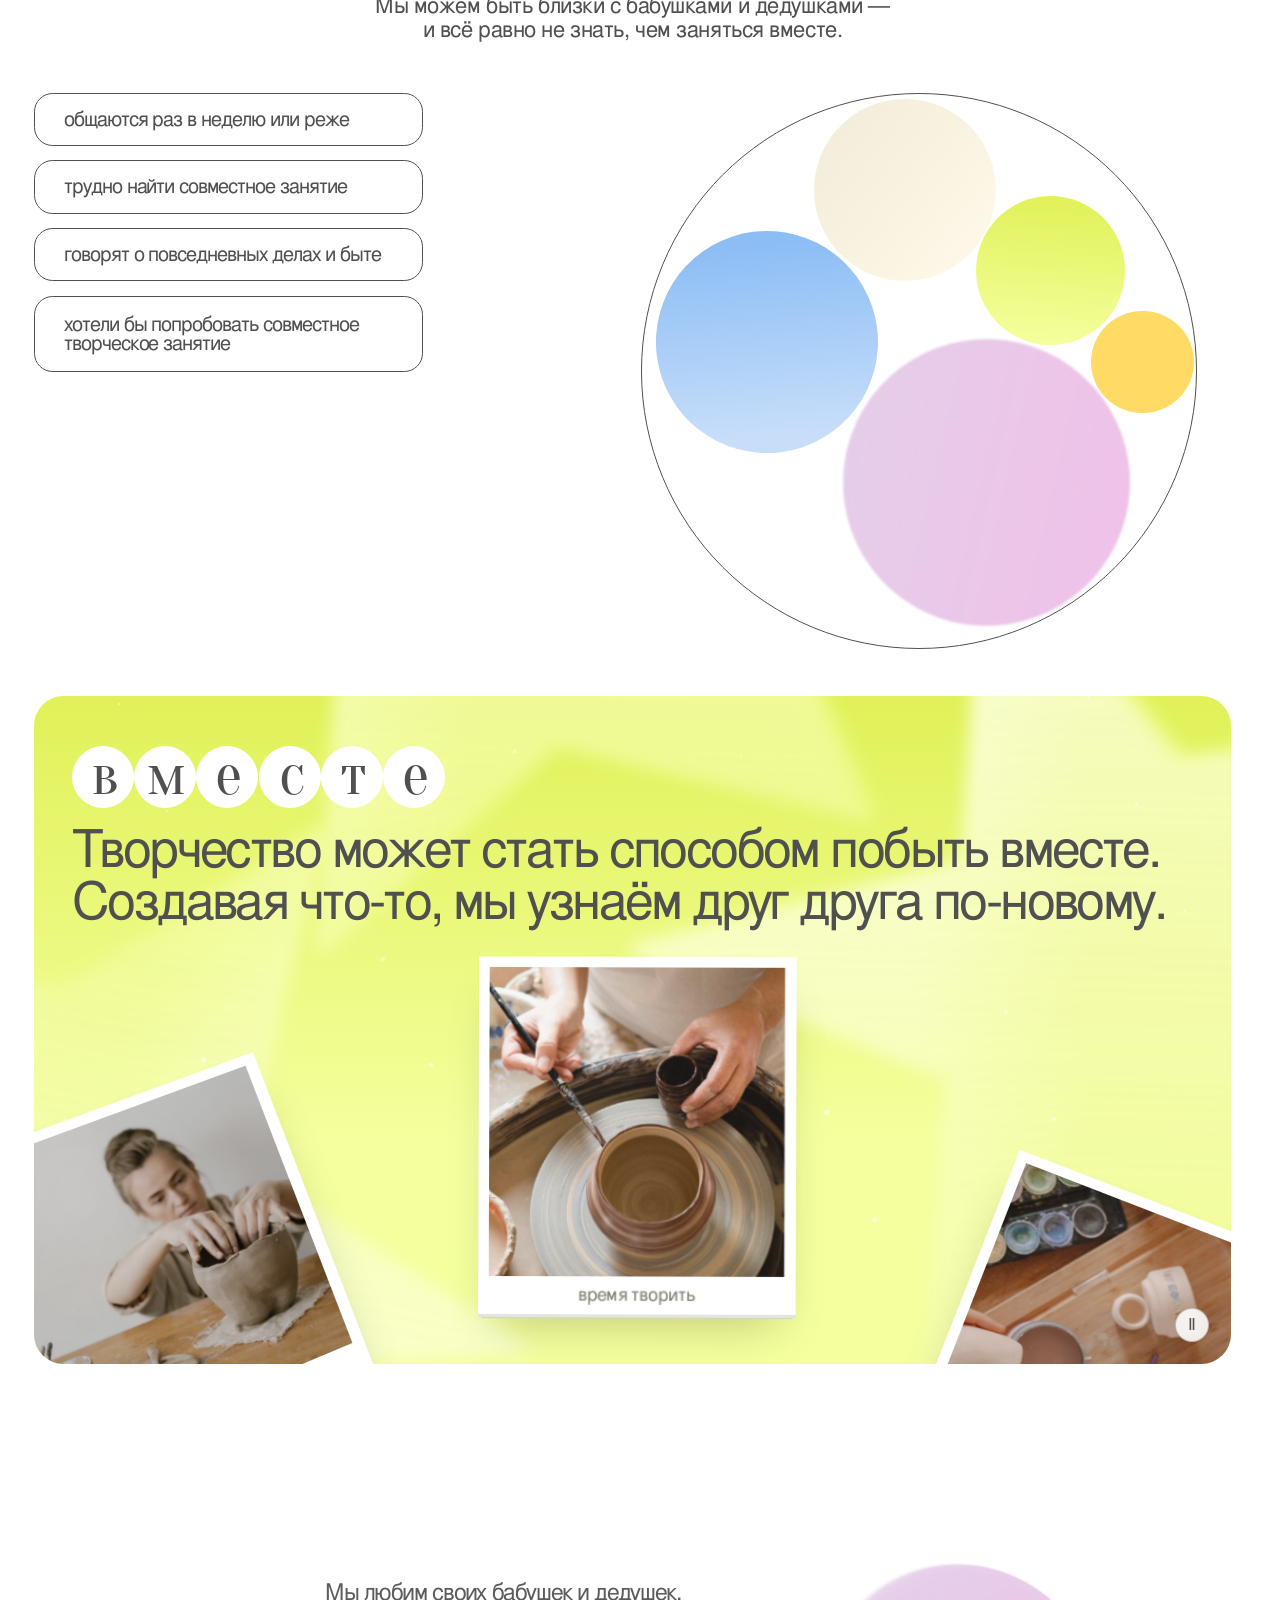
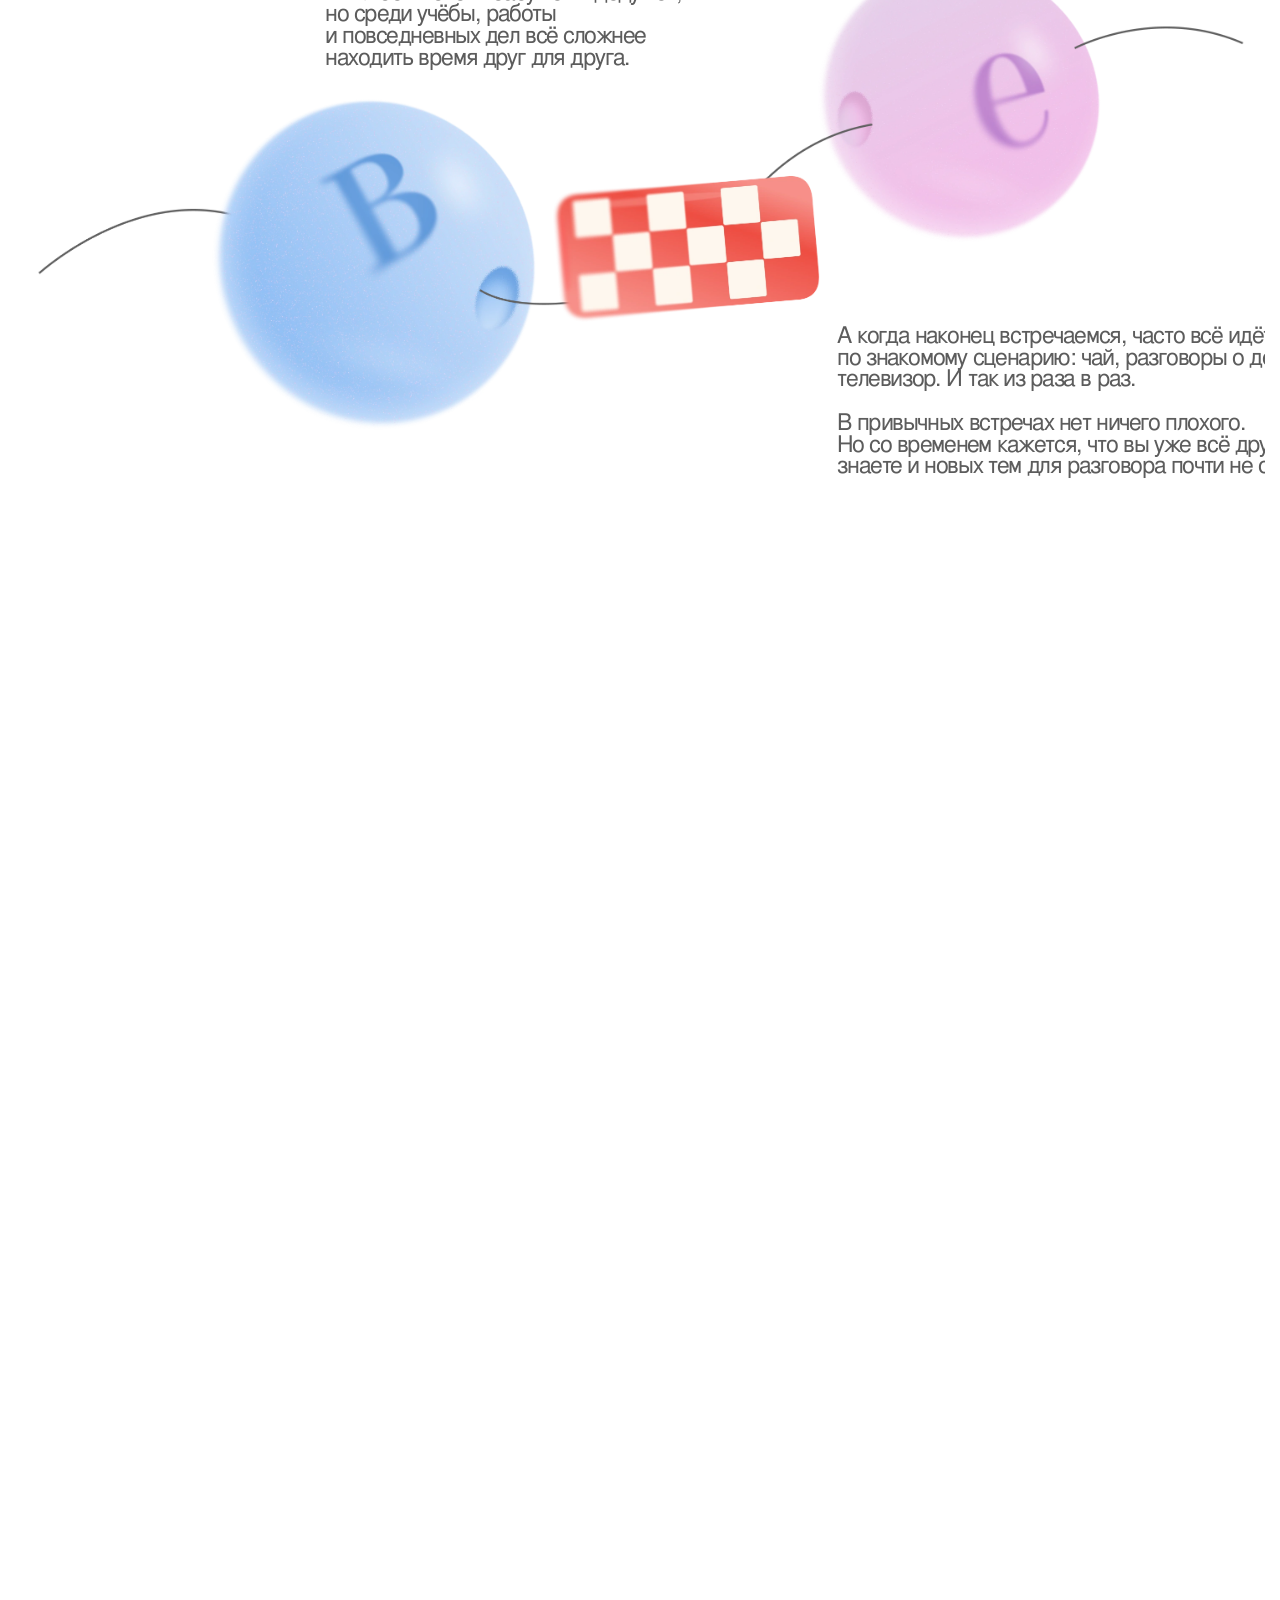
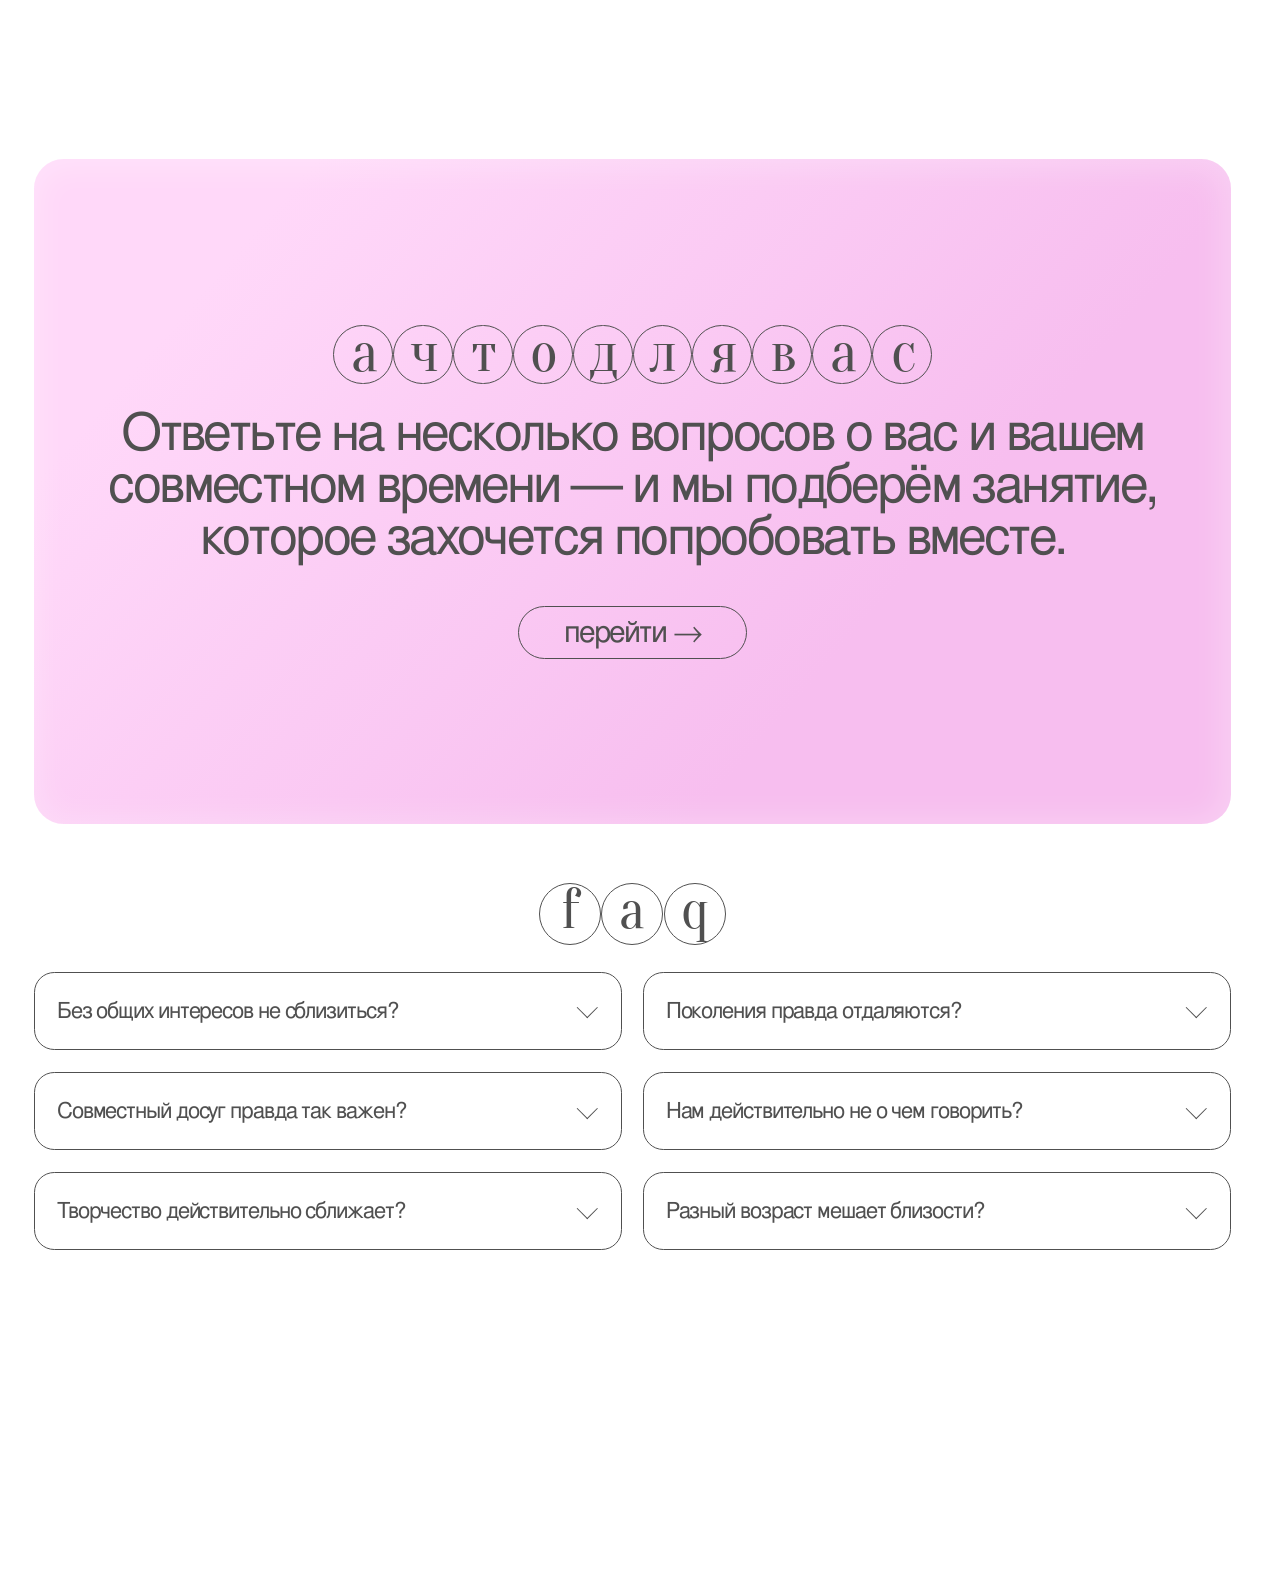
==== commit 0f4b7f21: "Reveal concave footer with sticky scroll effect" ====
--- a/index.html
+++ b/index.html
@@ -10,7 +10,7 @@
     <meta name="theme-color" content="#e4f371" />
     <title>Вершки — творчество вместе</title>
     <link rel="stylesheet" href="style.css?v=mobile-free-scroll-4" />
-    <link rel="stylesheet" href="motion.css?v=footer-logo-7" />
+    <link rel="stylesheet" href="motion.css?v=footer-sticky-8" />
   <link rel="stylesheet" href="page-transition.css" />
   </head>
   <body>
--- a/motion.css
+++ b/motion.css
@@ -1010,7 +1010,10 @@
 .stat-labels li { transition:background .22s ease, box-shadow .22s ease; }
 .stat-labels li.stat-active { background:var(--fact-color); box-shadow:0 0 0 1rem currentColor; }
 .stat-ball:focus-visible, .stat-labels li:focus-visible { outline:2px dashed #505050; outline-offset:5px; }
-.site-footer { height:340rem; padding:0 45rem 40rem; display:flex; align-items:flex-end; justify-content:center; margin-top:60rem; }
+/* The content slides over the footer, revealing it as the page ends. */
+body { isolation:isolate; }
+main { position:relative; z-index:1; background:#fff; }
+.site-footer { position:sticky; bottom:0; z-index:0; height:340rem; padding:0 45rem 40rem; display:flex; align-items:flex-end; justify-content:center; margin-top:60rem; }
 .site-footer::before { bottom:190rem; }
 .site-footer a { display:block; position:relative; z-index:1; flex-shrink:0; }
 .site-footer img { width:280rem; height:auto; zoom:1; }
@@ -1024,6 +1027,7 @@
  .site-footer img { width:190px; max-width:65vw; }
 }
 @media(prefers-reduced-motion:reduce) {
+ .site-footer { position:relative; }
  .site-footer.footer-ready a { opacity:1; transform:none; transition:none; }
  .site-footer img, .site-footer a:hover img { transform:none; transition:none; }
 }
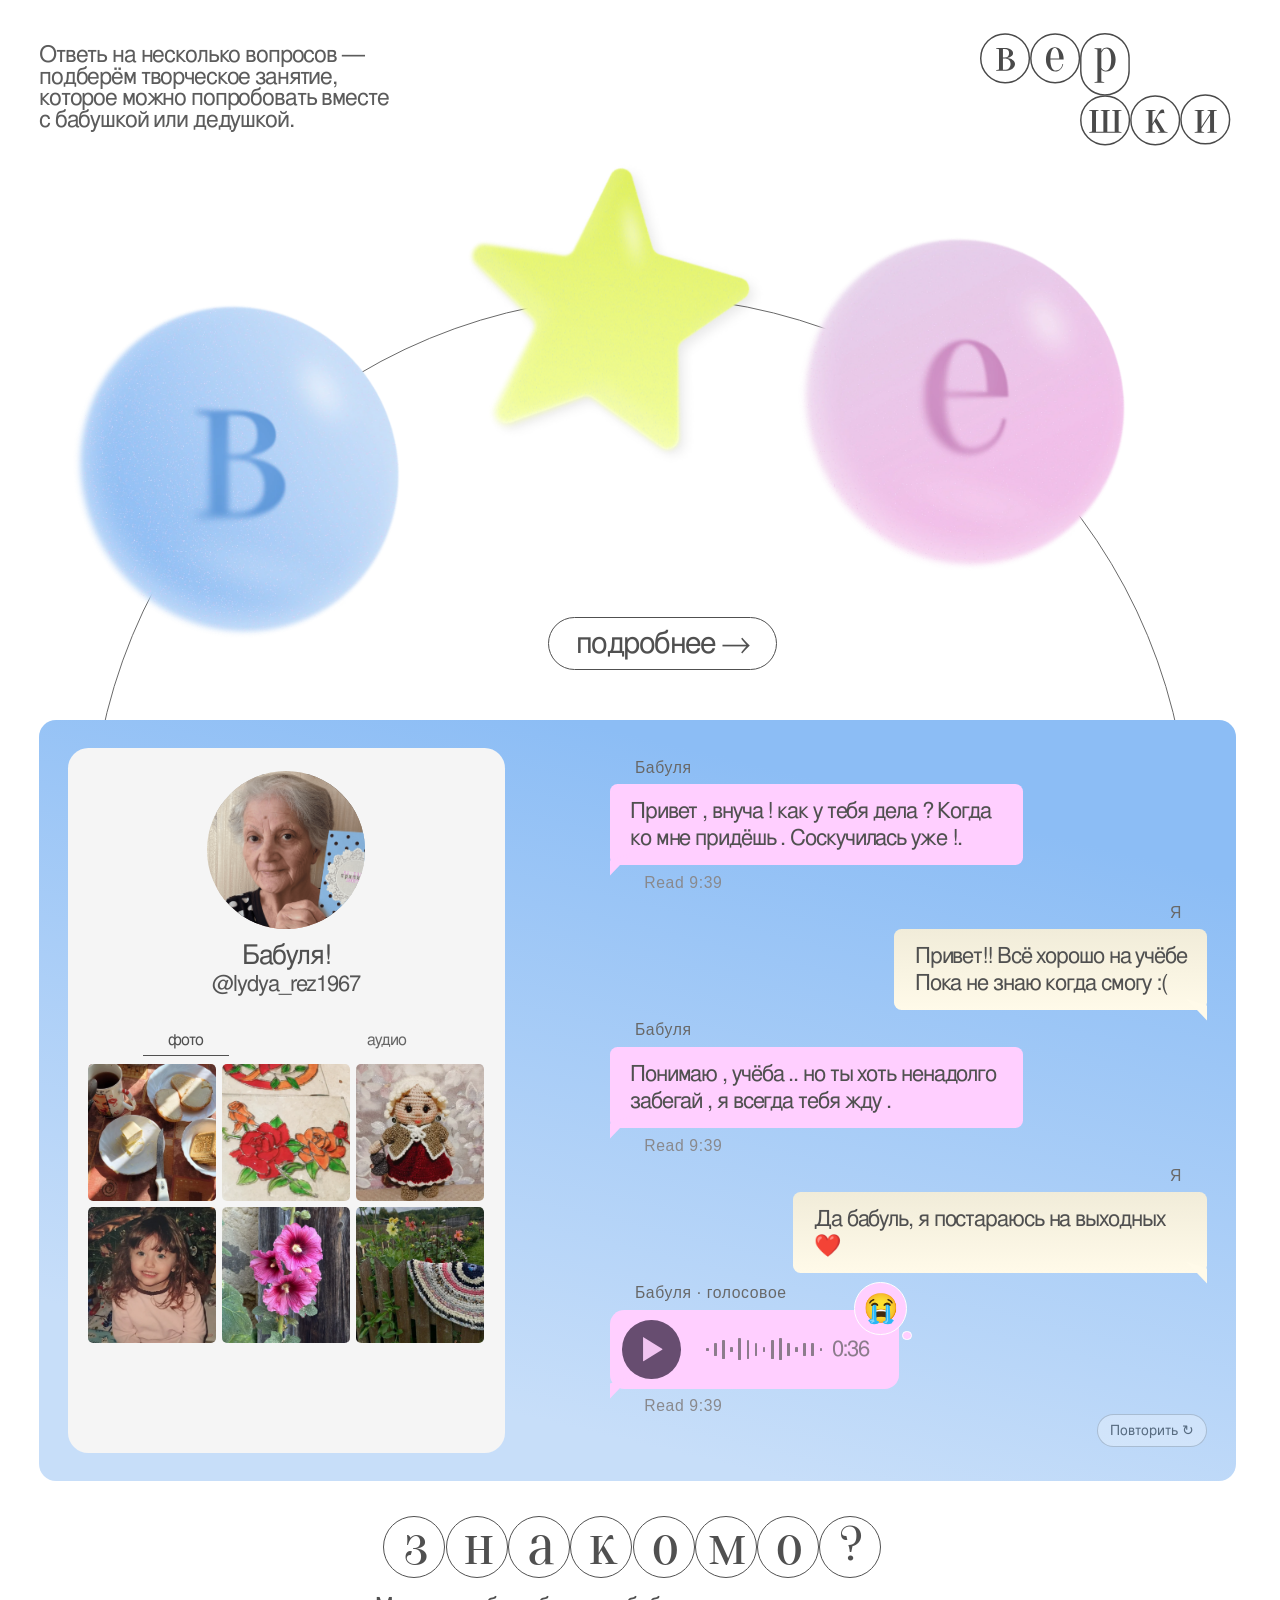
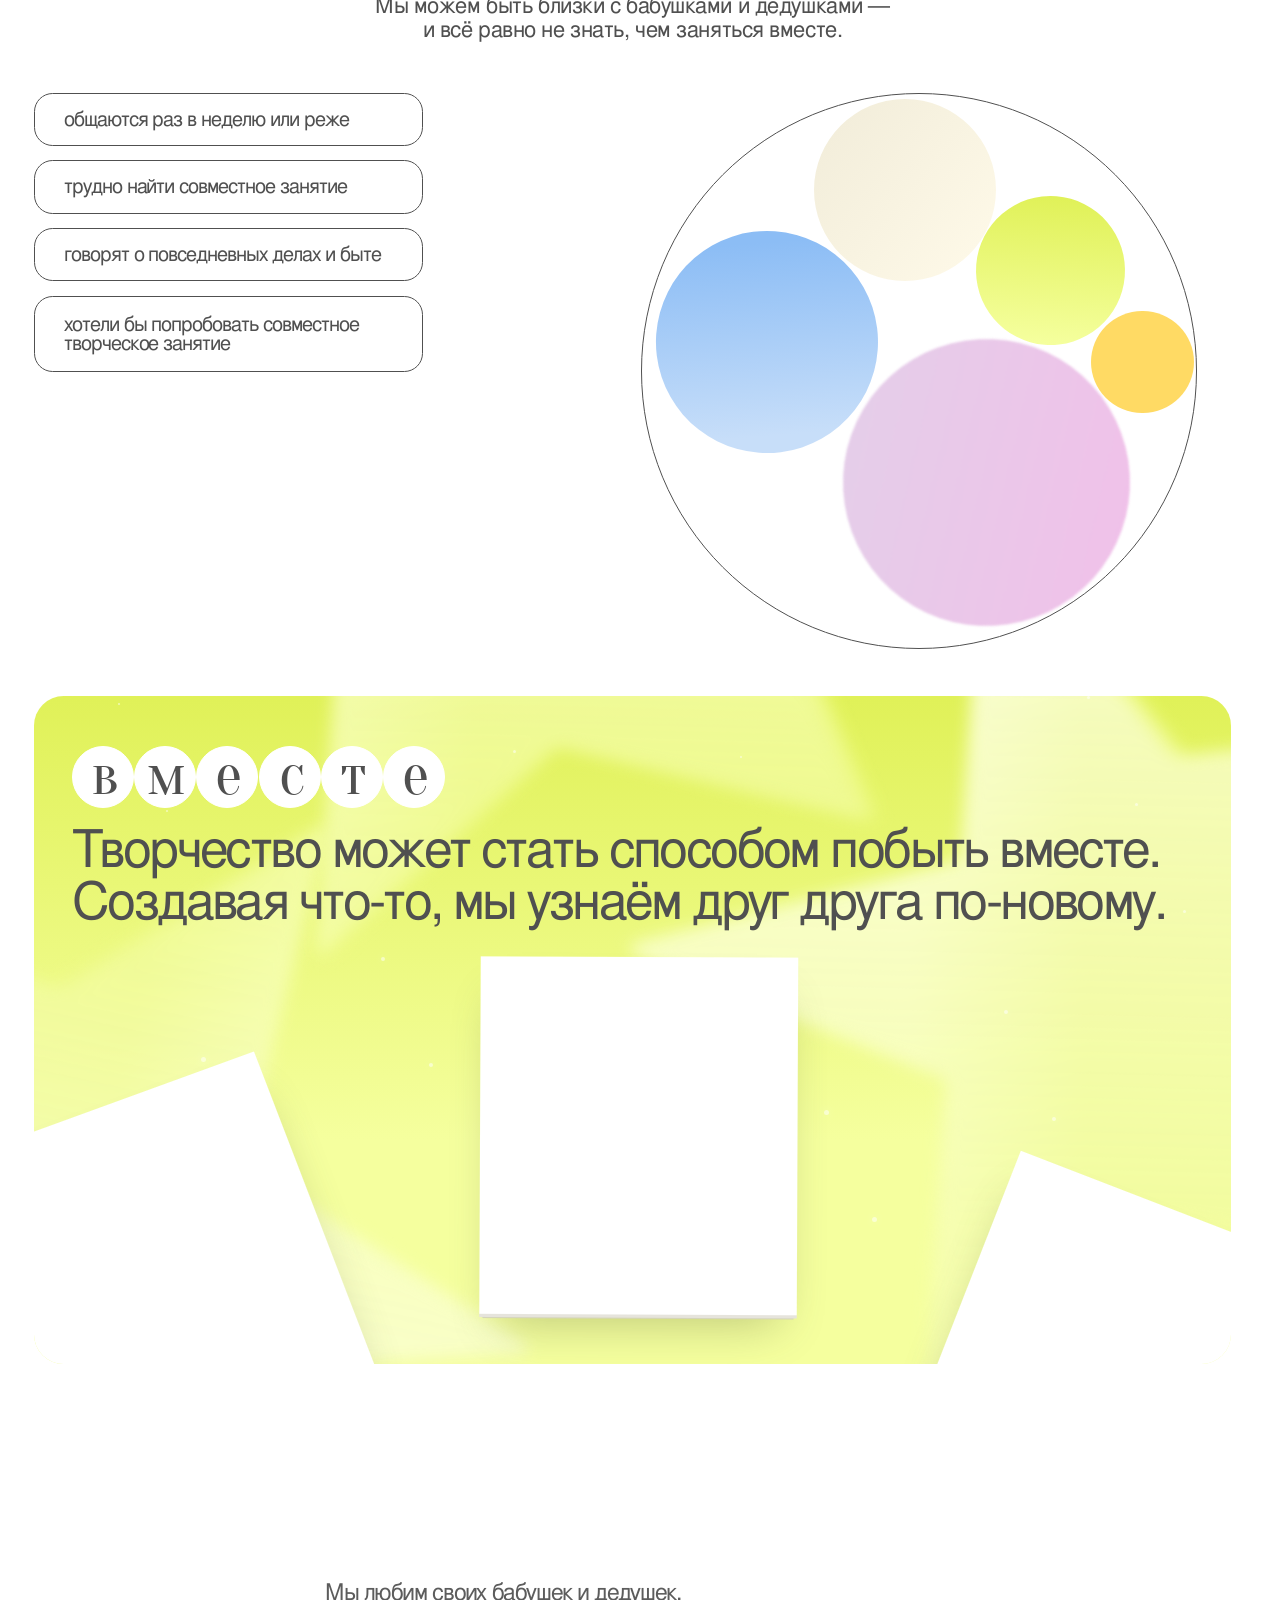
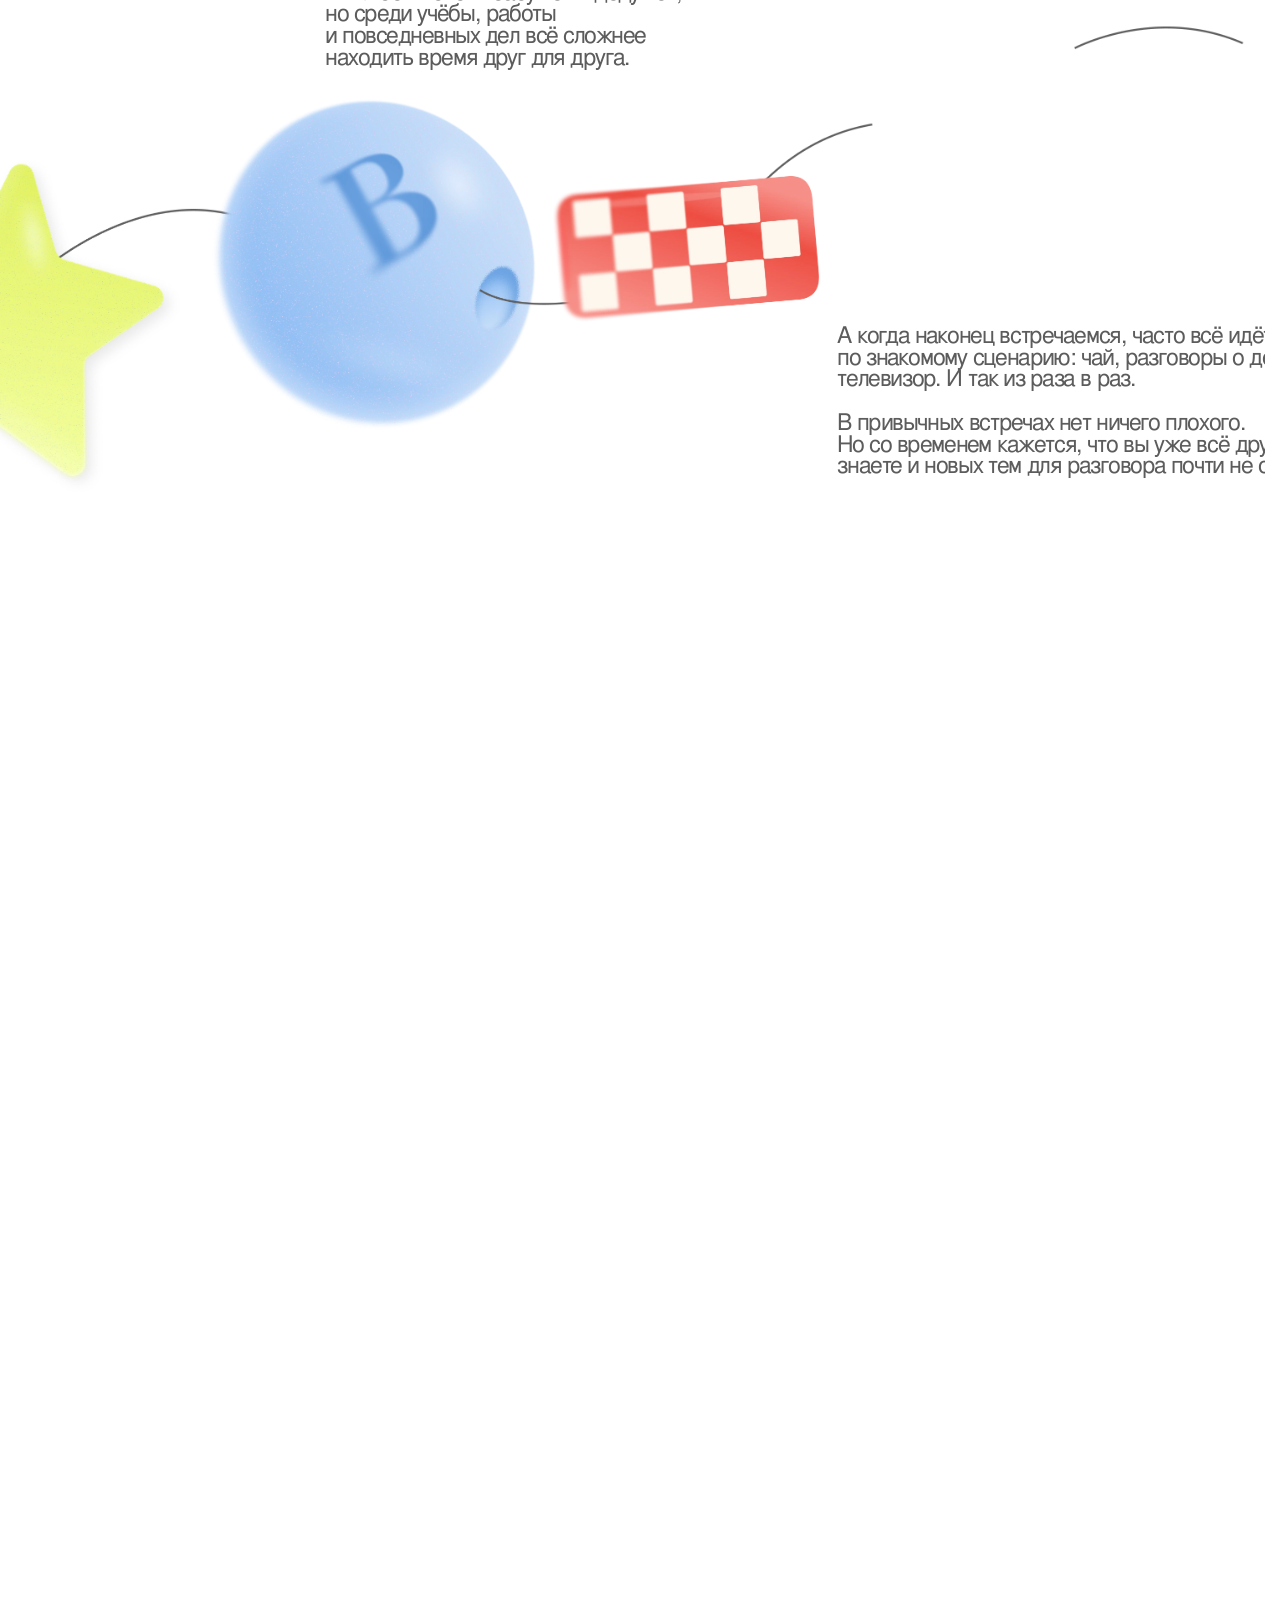
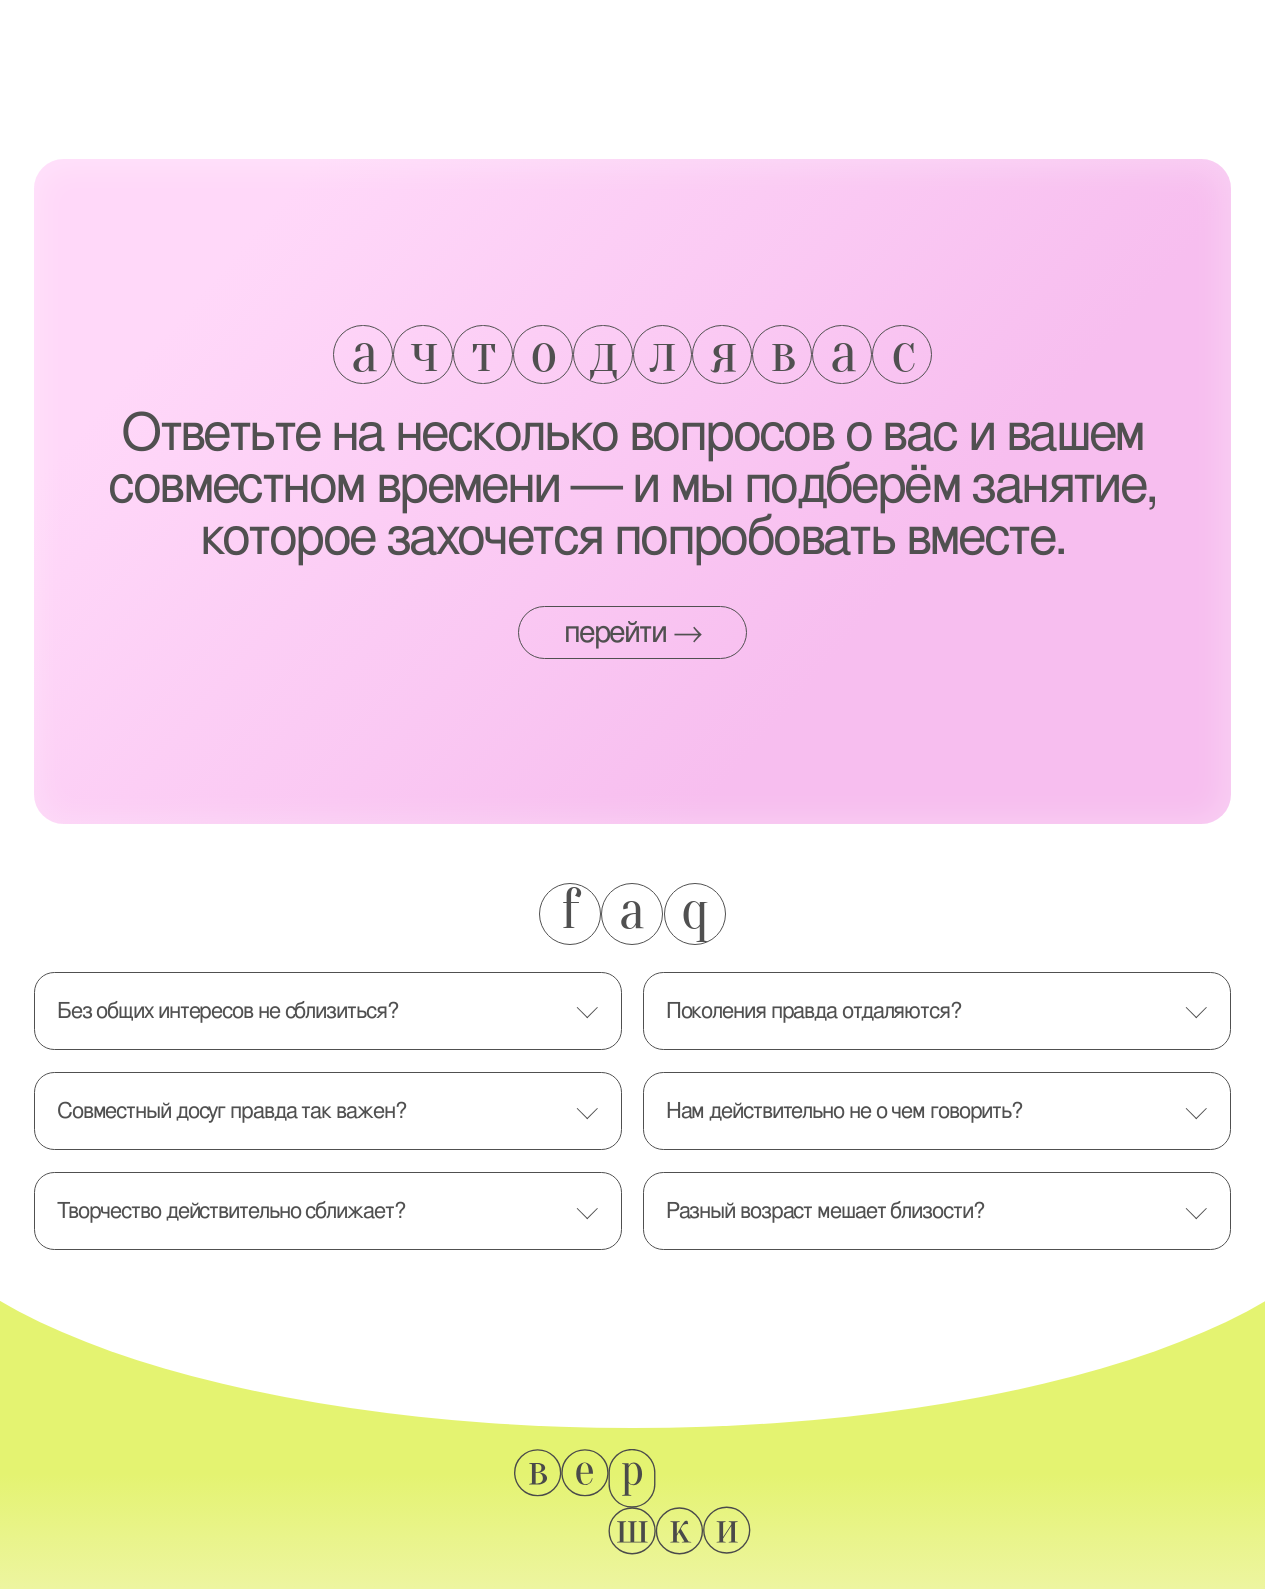
==== commit 961852e9: "Replace landing page photos with WebP assets" ====
--- a/index.html
+++ b/index.html
@@ -10,7 +10,7 @@
     <meta name="theme-color" content="#e4f371" />
     <title>Вершки — творчество вместе</title>
     <link rel="stylesheet" href="style.css?v=mobile-free-scroll-4" />
-    <link rel="stylesheet" href="motion.css?v=footer-sticky-8" />
+    <link rel="stylesheet" href="motion.css?v=footer-logo-7" />
   <link rel="stylesheet" href="page-transition.css" />
   </head>
   <body>
@@ -199,49 +199,64 @@
         <div class="particles" aria-hidden="true"></div>
         <div class="orbit-path" aria-hidden="true"></div>
         <div class="polaroids" aria-label="Моменты совместного творчества">
-          <div class="orbit-card" data-phase="-2.22">
+          <div class="orbit-card">
             <button
               class="polaroid"
               type="button"
-              data-photo="pottery"
-              aria-label="Открыть фото: за гончарным кругом"
+              data-photo="carousel-1"
+              aria-label="Открыть фото совместного творчества 1"
             >
               <img
-                src="assets/media/pottery.jpg"
-                alt="Руки за гончарным кругом"
+                src="assets/media/photos_carusel/horizonal_scroll01.webp"
+                alt="Совместное творчество 1"
                 loading="lazy"
               /><span class="photo-caption">время пробовать</span
               ><span class="photo-shine" aria-hidden="true"></span>
             </button>
           </div>
-          <div class="orbit-card" data-phase="-0.12">
+          <div class="orbit-card">
             <button
               class="polaroid"
               type="button"
-              data-photo="painting"
-              aria-label="Открыть фото: расписываем керамику"
+              data-photo="carousel-2"
+              aria-label="Открыть фото совместного творчества 2"
             >
               <img
-                src="assets/media/painting.jpg"
-                alt="Роспись керамики кисточкой"
+                src="assets/media/photos_carusel/horizonal_scroll02.webp"
+                alt="Совместное творчество 2"
                 loading="lazy"
               /><span class="photo-caption">время творить</span
               ><span class="photo-shine" aria-hidden="true"></span>
             </button>
           </div>
-          <div class="orbit-card" data-phase="1.98">
+          <div class="orbit-card">
             <button
               class="polaroid"
               type="button"
-              data-photo="colors"
-              aria-label="Открыть фото: выбираем цвета"
+              data-photo="carousel-3"
+              aria-label="Открыть фото совместного творчества 3"
             >
               <img
-                src="assets/media/colors.jpg"
-                alt="Раскрашивание керамики пастельными цветами"
+                src="assets/media/photos_carusel/horizonal_scroll03.webp"
+                alt="Совместное творчество 3"
                 loading="lazy"
               /><span class="photo-caption">время быть вместе</span
               ><span class="photo-shine" aria-hidden="true"></span>
+            </button>
+          </div>
+          <div class="orbit-card">
+            <button class="polaroid" type="button" data-photo="carousel-4" aria-label="Открыть фото совместного творчества 4">
+              <img src="assets/media/photos_carusel/horizonal_scroll04.webp" alt="Совместное творчество 4" loading="lazy" /><span class="photo-caption">время пробовать</span><span class="photo-shine" aria-hidden="true"></span>
+            </button>
+          </div>
+          <div class="orbit-card">
+            <button class="polaroid" type="button" data-photo="carousel-5" aria-label="Открыть фото совместного творчества 5">
+              <img src="assets/media/photos_carusel/horizonal_scroll05.webp" alt="Совместное творчество 5" loading="lazy" /><span class="photo-caption">время творить</span><span class="photo-shine" aria-hidden="true"></span>
+            </button>
+          </div>
+          <div class="orbit-card">
+            <button class="polaroid" type="button" data-photo="carousel-6" aria-label="Открыть фото совместного творчества 6">
+              <img src="assets/media/photos_carusel/horizonal_scroll06.webp" alt="Совместное творчество 6" loading="lazy" /><span class="photo-caption">время быть вместе</span><span class="photo-shine" aria-hidden="true"></span>
             </button>
           </div>
         </div>
@@ -302,10 +317,10 @@
               <img class="story-asset" data-figma-node="1:210" src="assets/story/1-210.webp?v=transparent-140" alt="" draggable="false" decoding="async" style="left:1586.0013px;top:108.0000px;width:594.5773px;height:594.5772px;" />
               <img class="story-asset" data-figma-node="1:238" src="assets/story/1-238.webp?v=transparent-140" alt="" draggable="false" decoding="async" style="left:2070.0000px;top:403.0000px;width:320.0000px;height:320.0000px;" />
               <img class="story-asset" data-figma-node="1:242" src="assets/story/1-242.webp?v=transparent-140" alt="" draggable="false" decoding="async" style="left:3360.0009px;top:398.0000px;width:345.7811px;height:345.7810px;" />
-              <img class="story-asset" data-figma-node="1:256" src="assets/story/1-256.webp?v=transparent-140" alt="" draggable="false" decoding="async" style="left:1373.3682px;top:67.7377px;width:325.5232px;height:250.9990px;" />
+              <img class="story-asset" data-figma-node="1:256" src="assets/media/horizontal_scroll/1.webp" alt="Совместное время: фотография 1" draggable="false" decoding="async" style="left:1373.3682px;top:67.7377px;width:325.5232px;height:250.9990px;" />
               <img class="story-asset" data-figma-node="1:260" src="assets/story/1-260.webp?v=transparent-140" alt="" draggable="false" decoding="async" style="left:3101.5112px;top:103.2199px;width:156.9946px;height:129.5193px;" />
-              <img class="story-asset" data-figma-node="1:261" src="assets/story/1-261.webp?v=transparent-140" alt="" draggable="false" decoding="async" style="left:2830.2332px;top:25.3295px;width:337.3262px;height:271.1458px;" />
-              <img class="story-asset" data-figma-node="1:265" src="assets/story/1-265.webp?v=transparent-140" alt="" draggable="false" decoding="async" style="left:3773.4675px;top:340.4677px;width:337.3264px;height:271.1458px;" />
+              <img class="story-asset" data-figma-node="1:261" src="assets/media/horizontal_scroll/2.webp" alt="Совместное время: фотография 2" draggable="false" decoding="async" style="left:2830.2332px;top:25.3295px;width:337.3262px;height:271.1458px;" />
+              <img class="story-asset" data-figma-node="1:265" src="assets/media/horizontal_scroll/3.webp" alt="Совместное время: фотография 3" draggable="false" decoding="async" style="left:3773.4675px;top:340.4677px;width:337.3264px;height:271.1458px;" />
               <img class="story-asset" data-figma-node="6:2" src="assets/story/6-2.webp?v=transparent-140" alt="" draggable="false" decoding="async" style="left:1665.5787px;top:181.9140px;width:128.9913px;height:142.5481px;" />
             </div>
           </div>
--- a/motion.css
+++ b/motion.css
@@ -1010,10 +1010,7 @@
 .stat-labels li { transition:background .22s ease, box-shadow .22s ease; }
 .stat-labels li.stat-active { background:var(--fact-color); box-shadow:0 0 0 1rem currentColor; }
 .stat-ball:focus-visible, .stat-labels li:focus-visible { outline:2px dashed #505050; outline-offset:5px; }
-/* The content slides over the footer, revealing it as the page ends. */
-body { isolation:isolate; }
-main { position:relative; z-index:1; background:#fff; }
-.site-footer { position:sticky; bottom:0; z-index:0; height:340rem; padding:0 45rem 40rem; display:flex; align-items:flex-end; justify-content:center; margin-top:60rem; }
+.site-footer { height:340rem; padding:0 45rem 40rem; display:flex; align-items:flex-end; justify-content:center; margin-top:60rem; }
 .site-footer::before { bottom:190rem; }
 .site-footer a { display:block; position:relative; z-index:1; flex-shrink:0; }
 .site-footer img { width:280rem; height:auto; zoom:1; }
@@ -1027,7 +1024,6 @@
  .site-footer img { width:190px; max-width:65vw; }
 }
 @media(prefers-reduced-motion:reduce) {
- .site-footer { position:relative; }
  .site-footer.footer-ready a { opacity:1; transform:none; transition:none; }
  .site-footer img, .site-footer a:hover img { transform:none; transition:none; }
 }
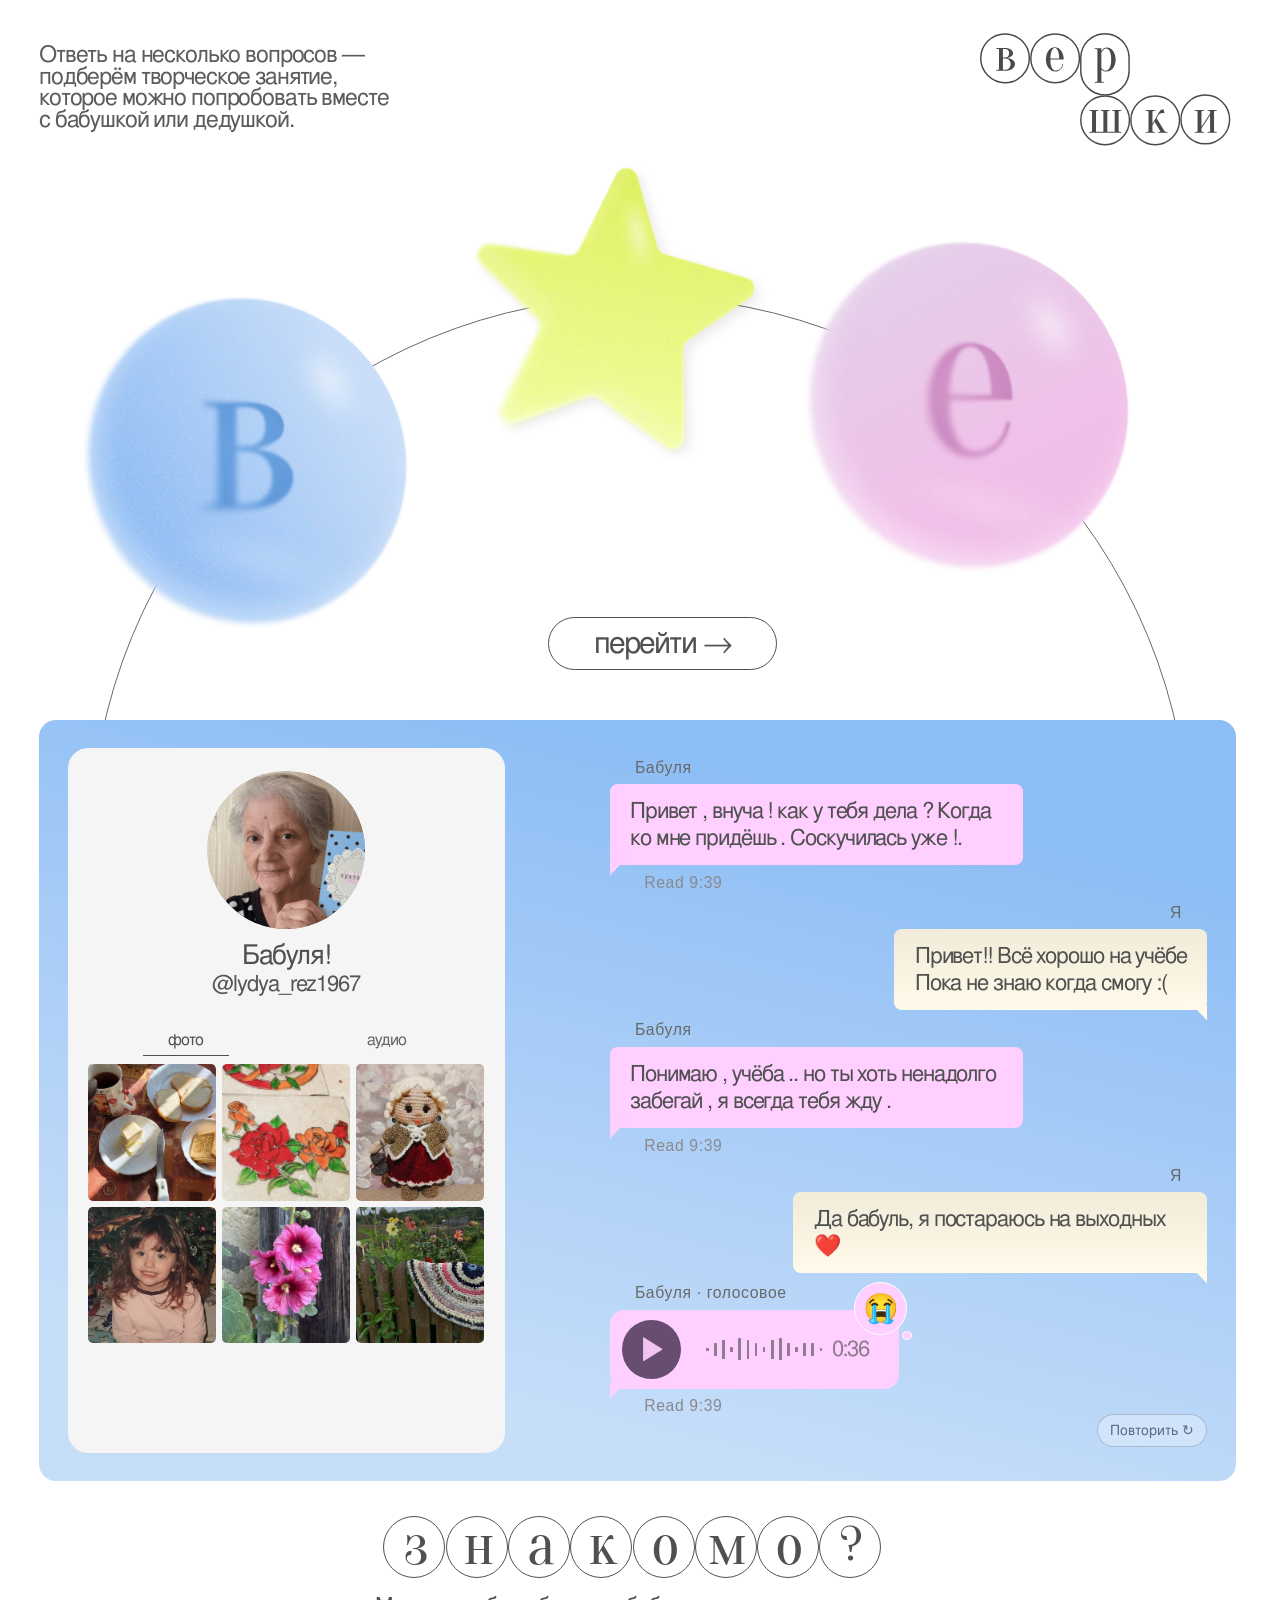
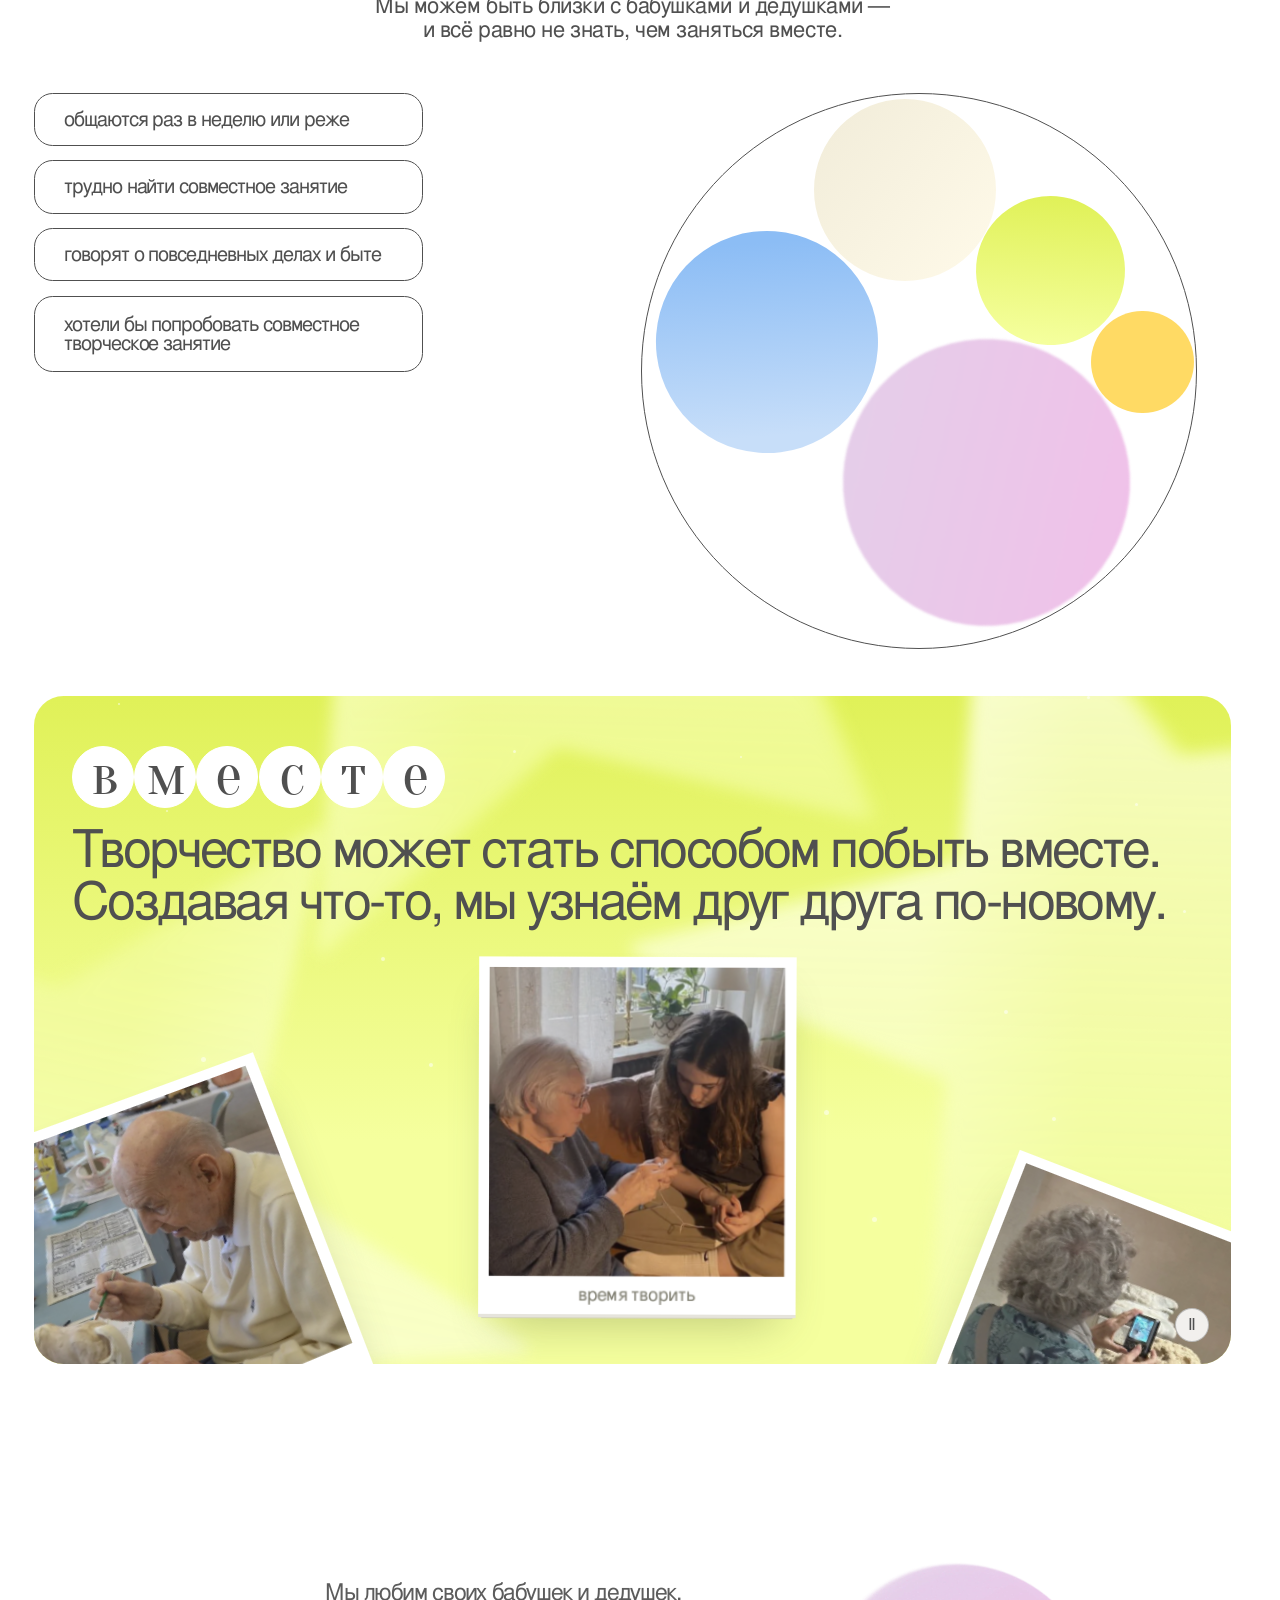
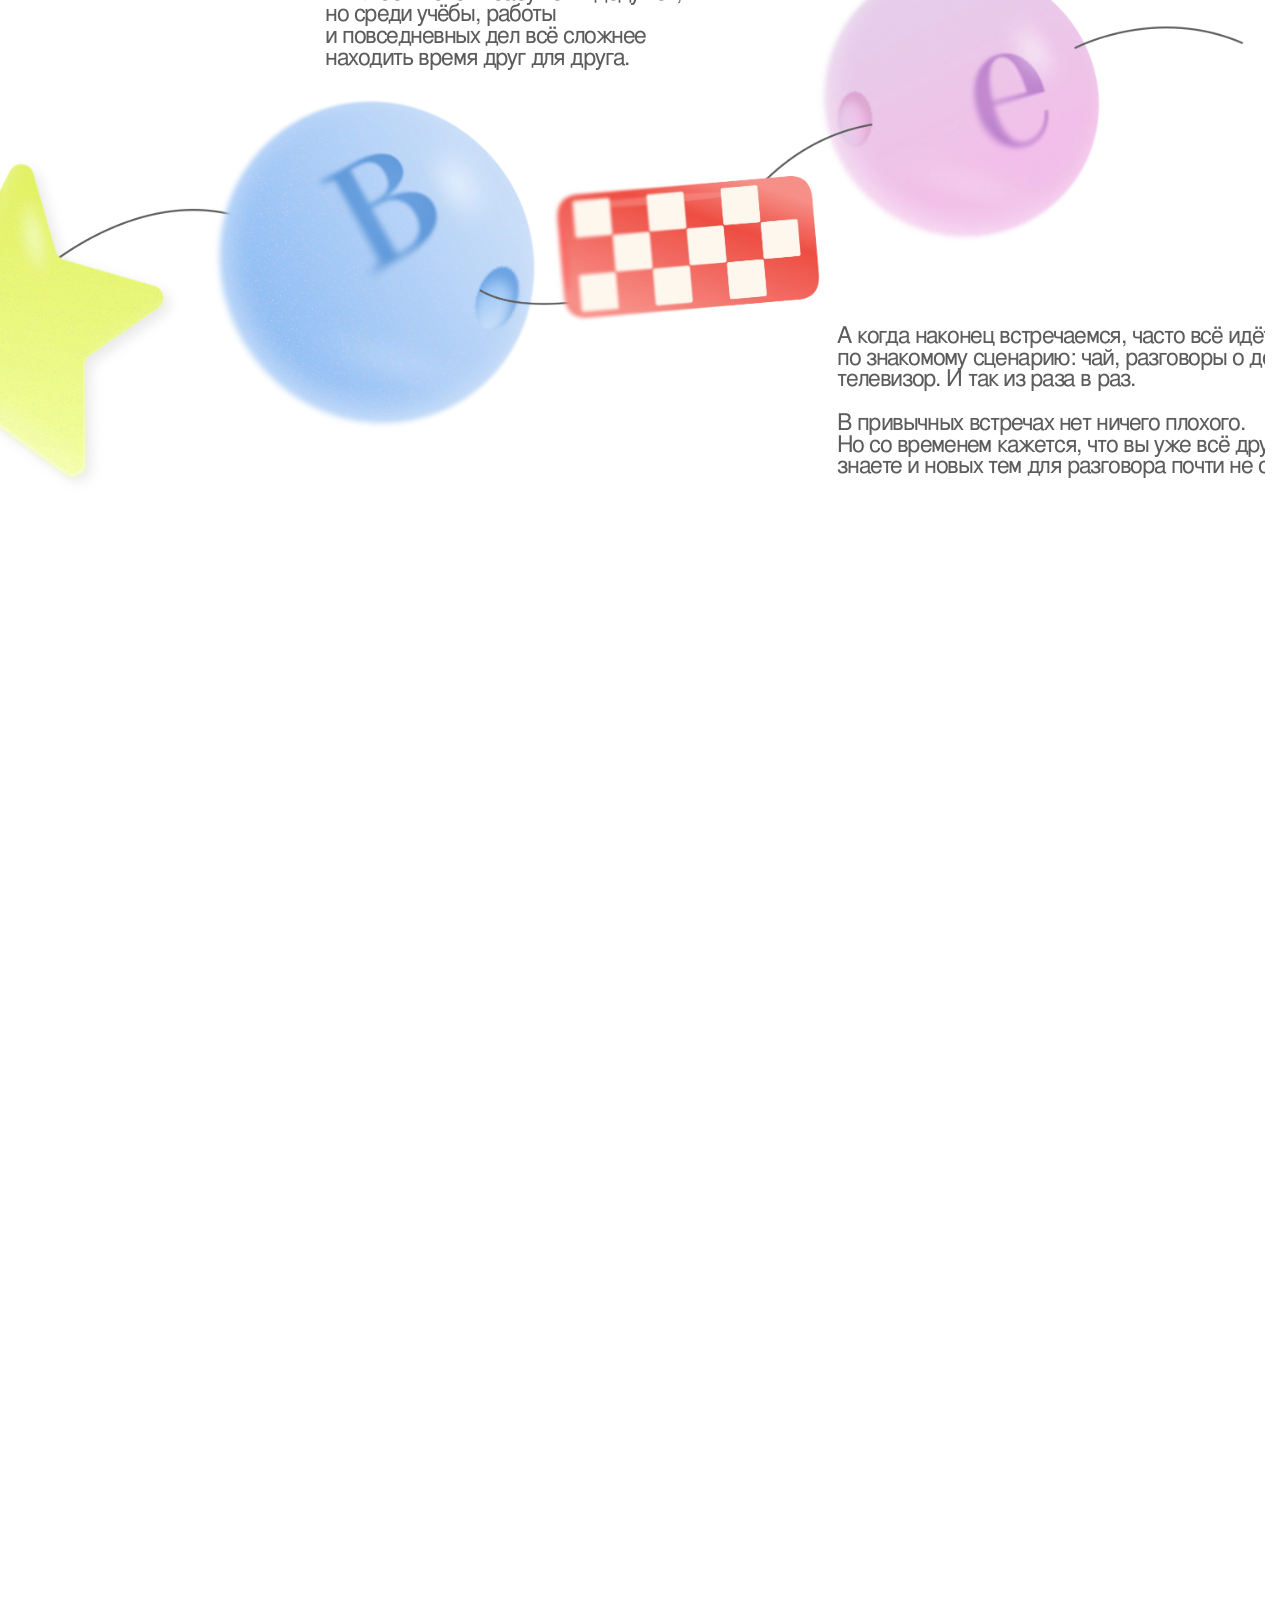
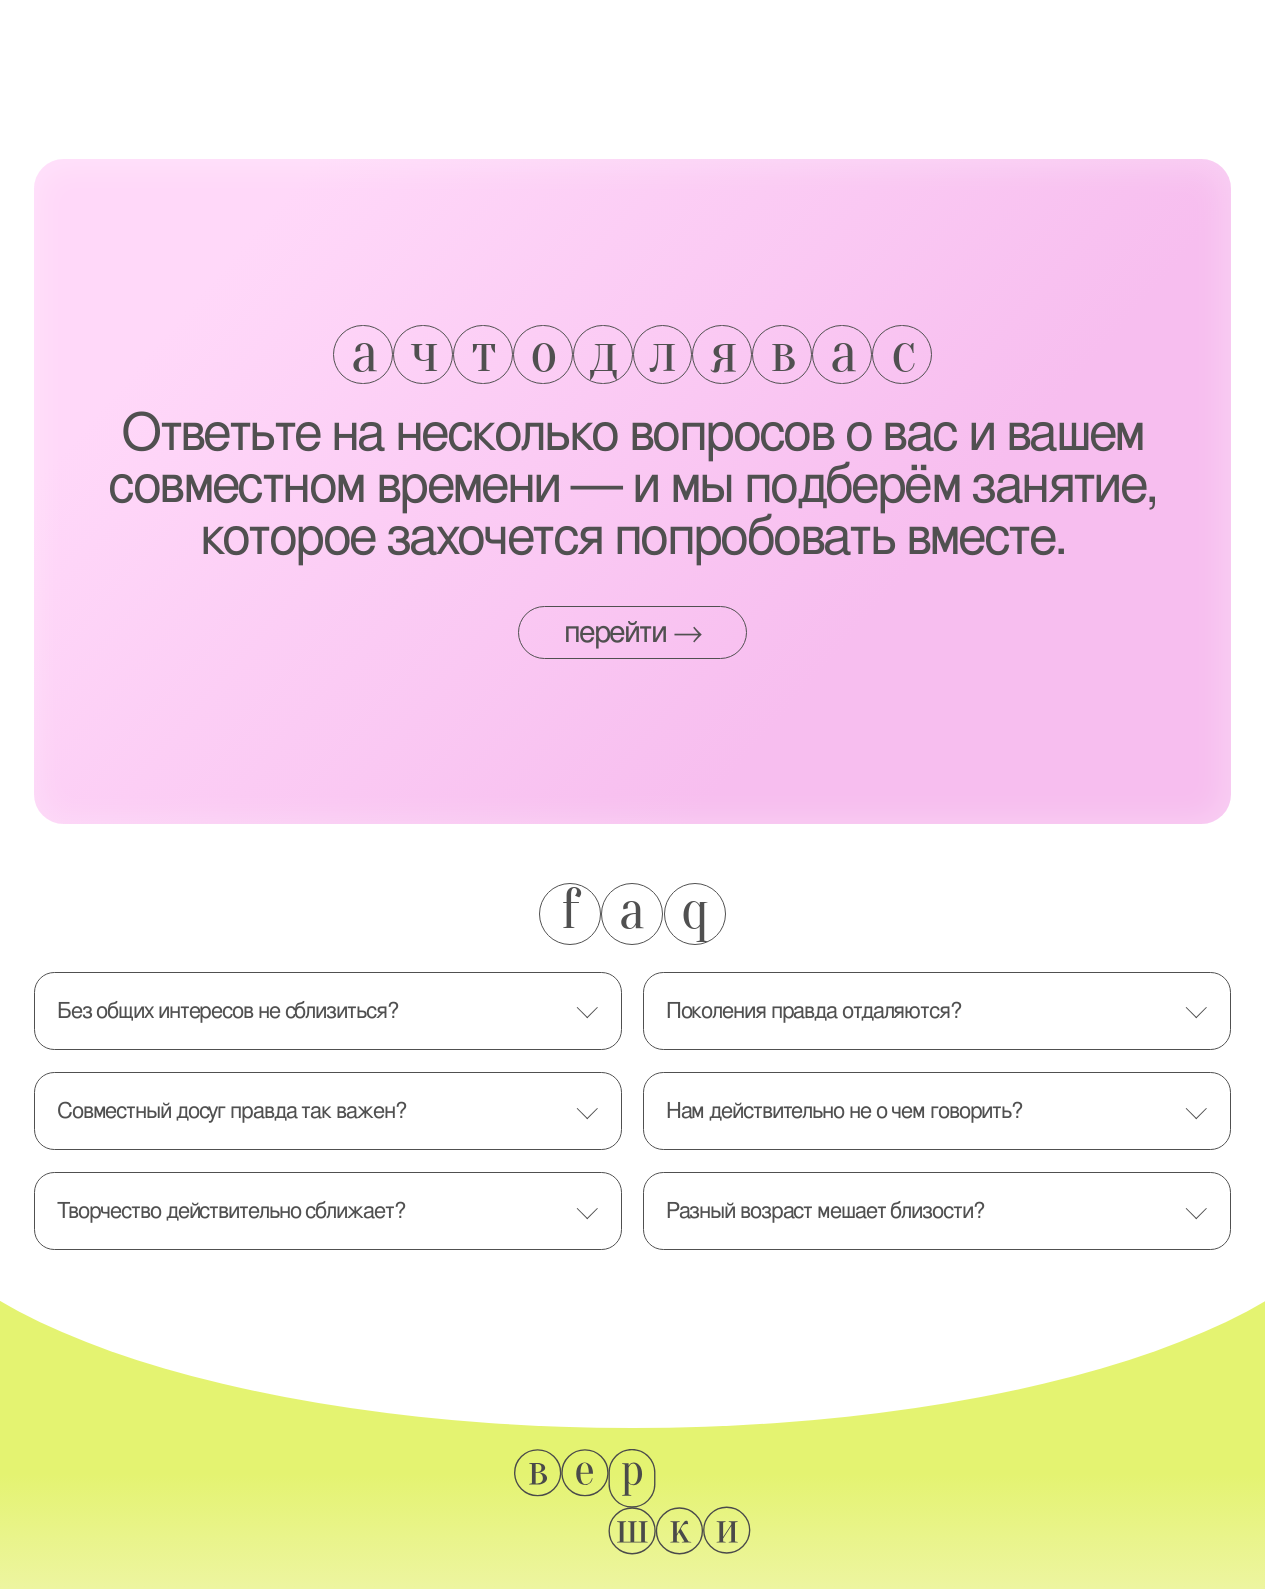
==== commit fc87064f: "Link hero button directly to quiz" ====
--- a/index.html
+++ b/index.html
@@ -37,7 +37,7 @@
             <img src="assets/figma/feeb6.svg" alt="" />
           </div>
         </div>
-        <a class="pill hero-more" href="#about">подробнее →</a>
+        <a class="pill hero-more" href="quiz.html">перейти →</a>
       </section>
 
       <section
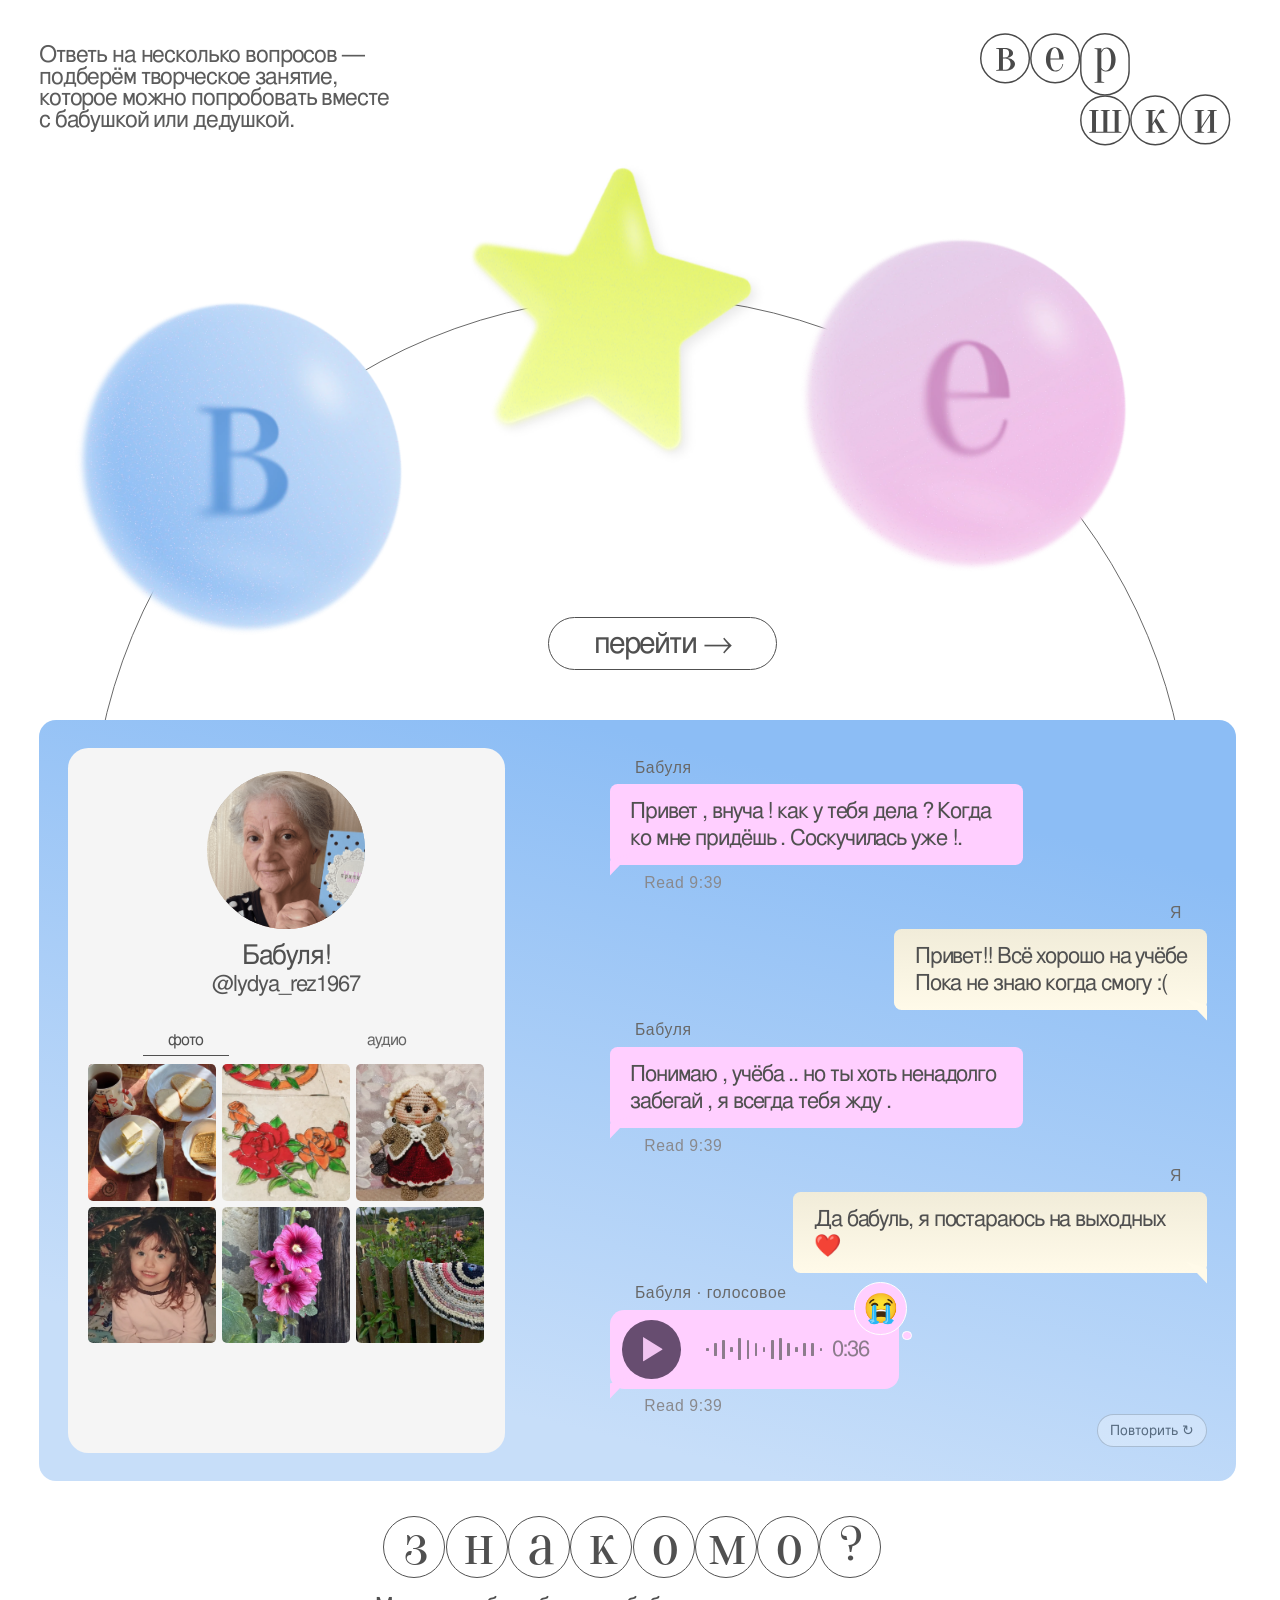
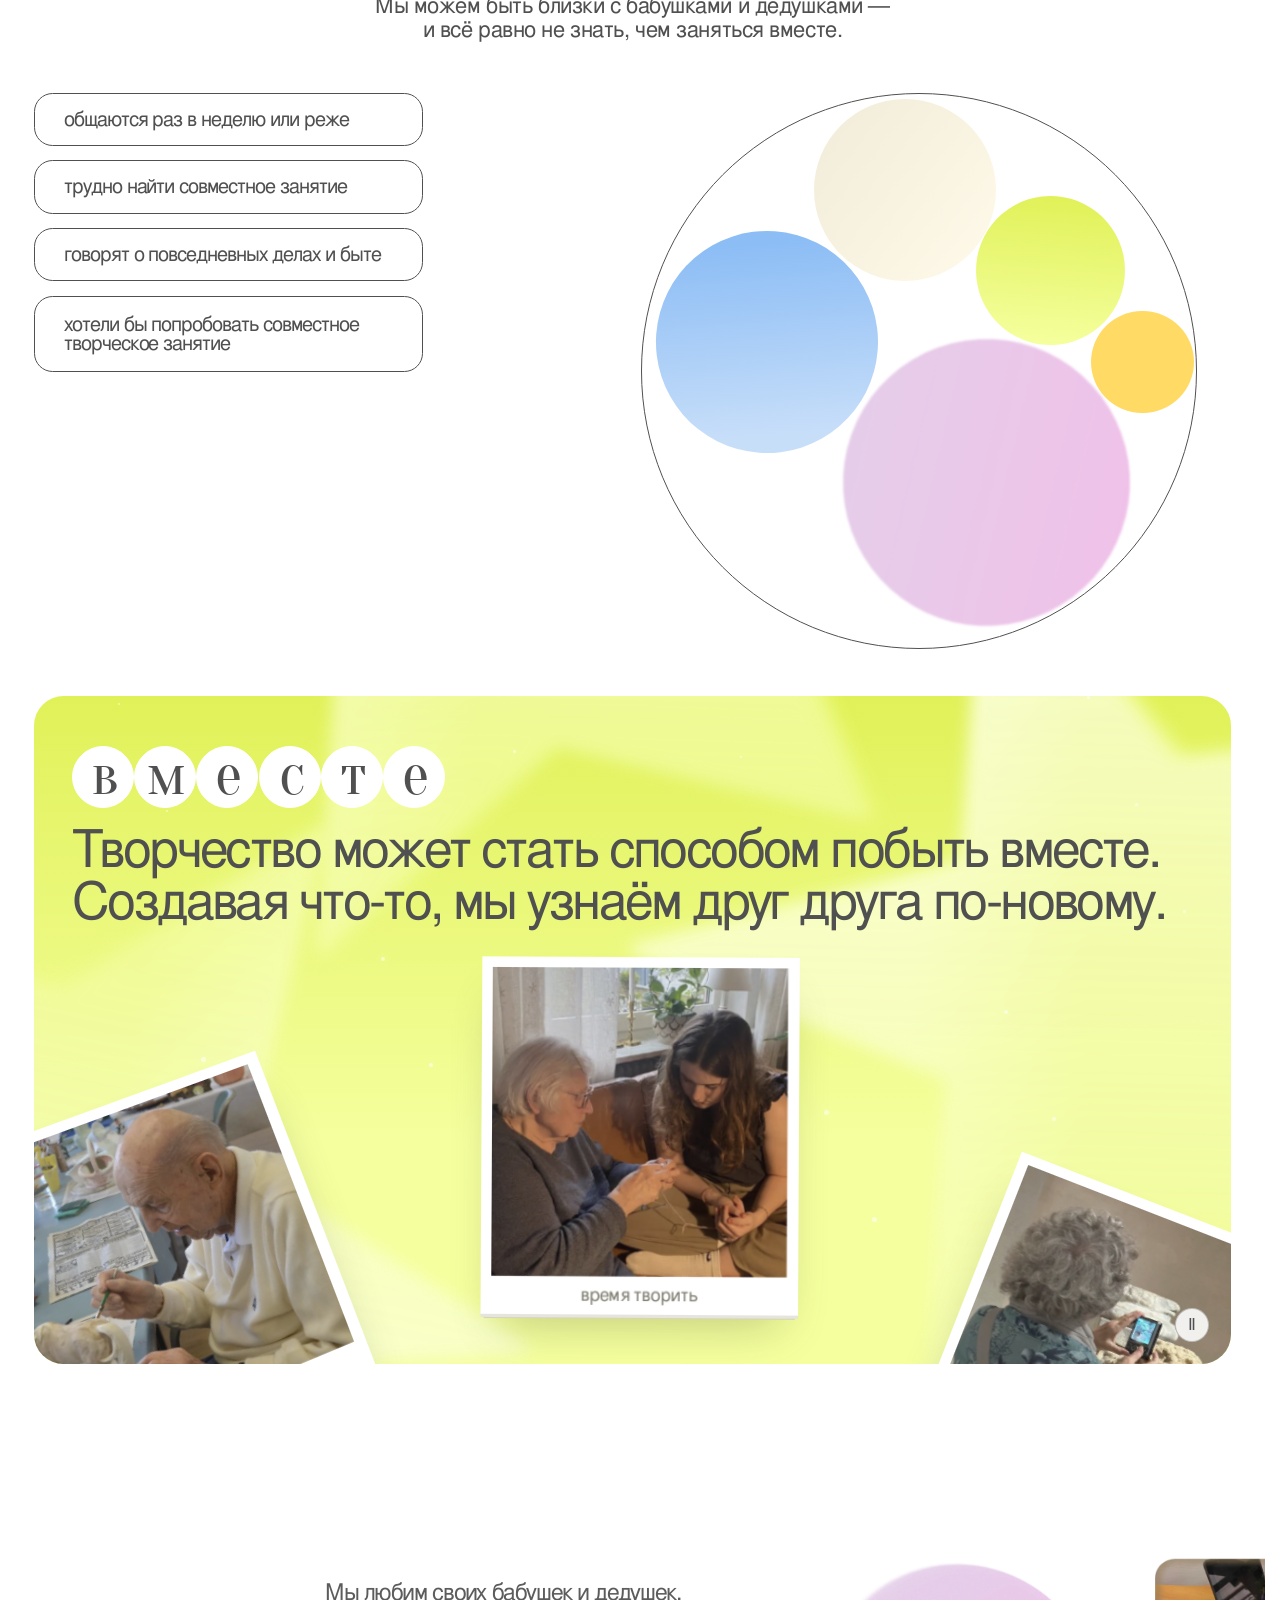
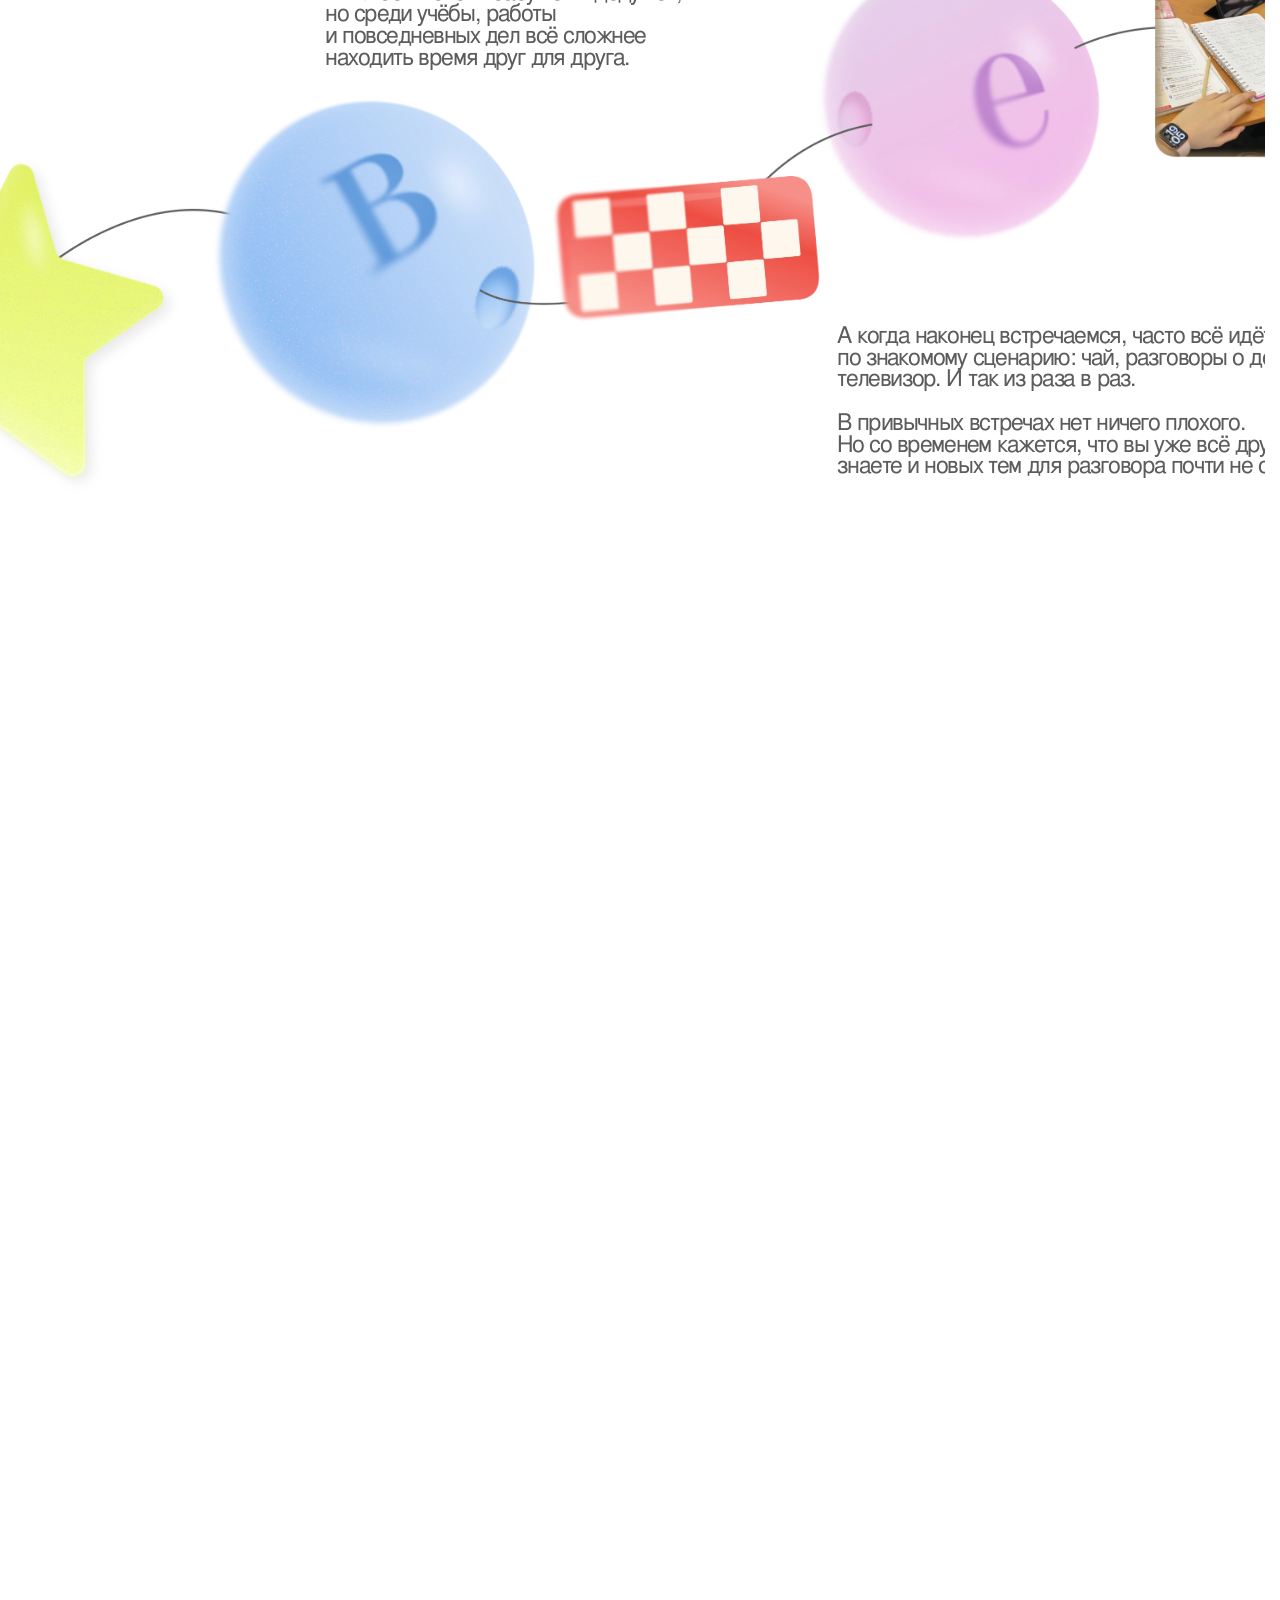
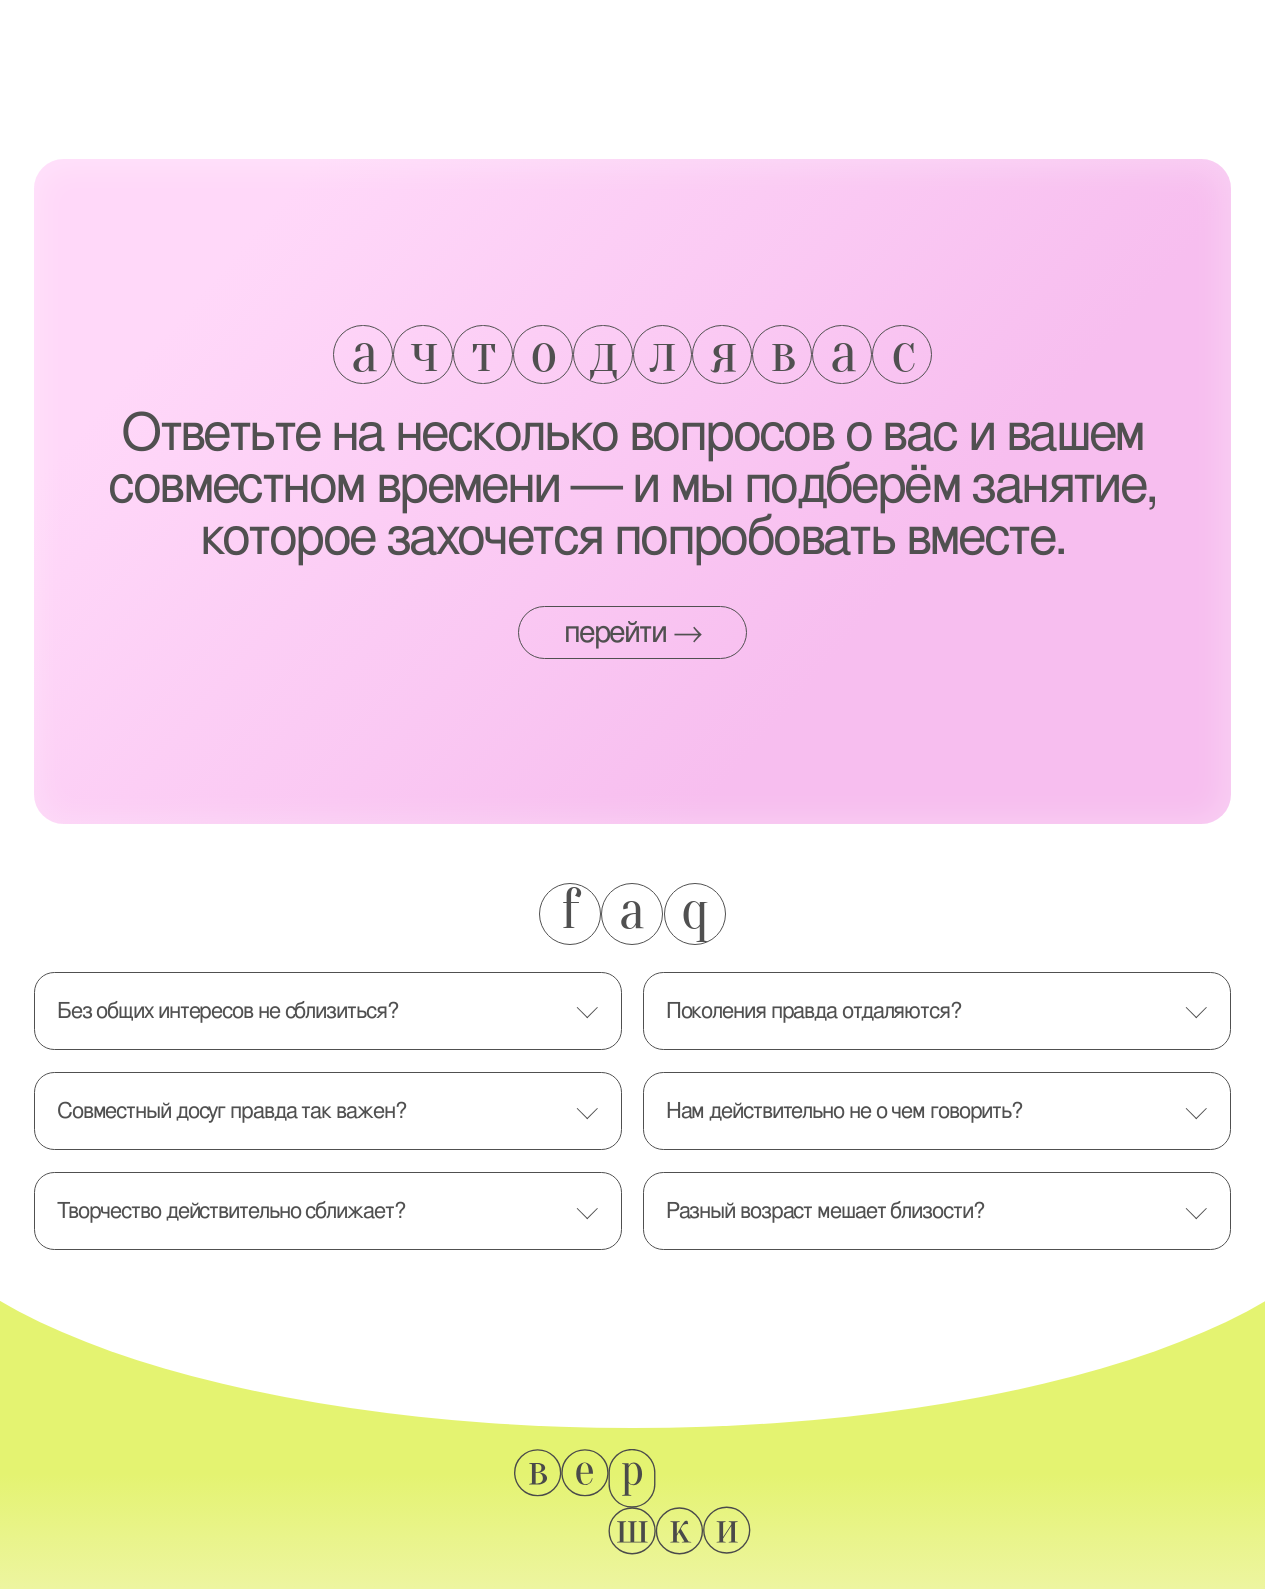
==== commit a2b49722: "Disable photo opening in together carousel" ====
--- a/index.html
+++ b/index.html
@@ -203,8 +203,7 @@
             <button
               class="polaroid"
               type="button"
-              data-photo="carousel-1"
-              aria-label="Открыть фото совместного творчества 1"
+              aria-label="Фото совместного творчества 1"
             >
               <img
                 src="assets/media/photos_carusel/horizonal_scroll01.webp"
@@ -218,8 +217,7 @@
             <button
               class="polaroid"
               type="button"
-              data-photo="carousel-2"
-              aria-label="Открыть фото совместного творчества 2"
+              aria-label="Фото совместного творчества 2"
             >
               <img
                 src="assets/media/photos_carusel/horizonal_scroll02.webp"
@@ -233,8 +231,7 @@
             <button
               class="polaroid"
               type="button"
-              data-photo="carousel-3"
-              aria-label="Открыть фото совместного творчества 3"
+              aria-label="Фото совместного творчества 3"
             >
               <img
                 src="assets/media/photos_carusel/horizonal_scroll03.webp"
@@ -245,17 +242,17 @@
             </button>
           </div>
           <div class="orbit-card">
-            <button class="polaroid" type="button" data-photo="carousel-4" aria-label="Открыть фото совместного творчества 4">
+            <button class="polaroid" type="button" aria-label="Фото совместного творчества 4">
               <img src="assets/media/photos_carusel/horizonal_scroll04.webp" alt="Совместное творчество 4" loading="lazy" /><span class="photo-caption">время пробовать</span><span class="photo-shine" aria-hidden="true"></span>
             </button>
           </div>
           <div class="orbit-card">
-            <button class="polaroid" type="button" data-photo="carousel-5" aria-label="Открыть фото совместного творчества 5">
+            <button class="polaroid" type="button" aria-label="Фото совместного творчества 5">
               <img src="assets/media/photos_carusel/horizonal_scroll05.webp" alt="Совместное творчество 5" loading="lazy" /><span class="photo-caption">время творить</span><span class="photo-shine" aria-hidden="true"></span>
             </button>
           </div>
           <div class="orbit-card">
-            <button class="polaroid" type="button" data-photo="carousel-6" aria-label="Открыть фото совместного творчества 6">
+            <button class="polaroid" type="button" aria-label="Фото совместного творчества 6">
               <img src="assets/media/photos_carusel/horizonal_scroll06.webp" alt="Совместное творчество 6" loading="lazy" /><span class="photo-caption">время быть вместе</span><span class="photo-shine" aria-hidden="true"></span>
             </button>
           </div>
